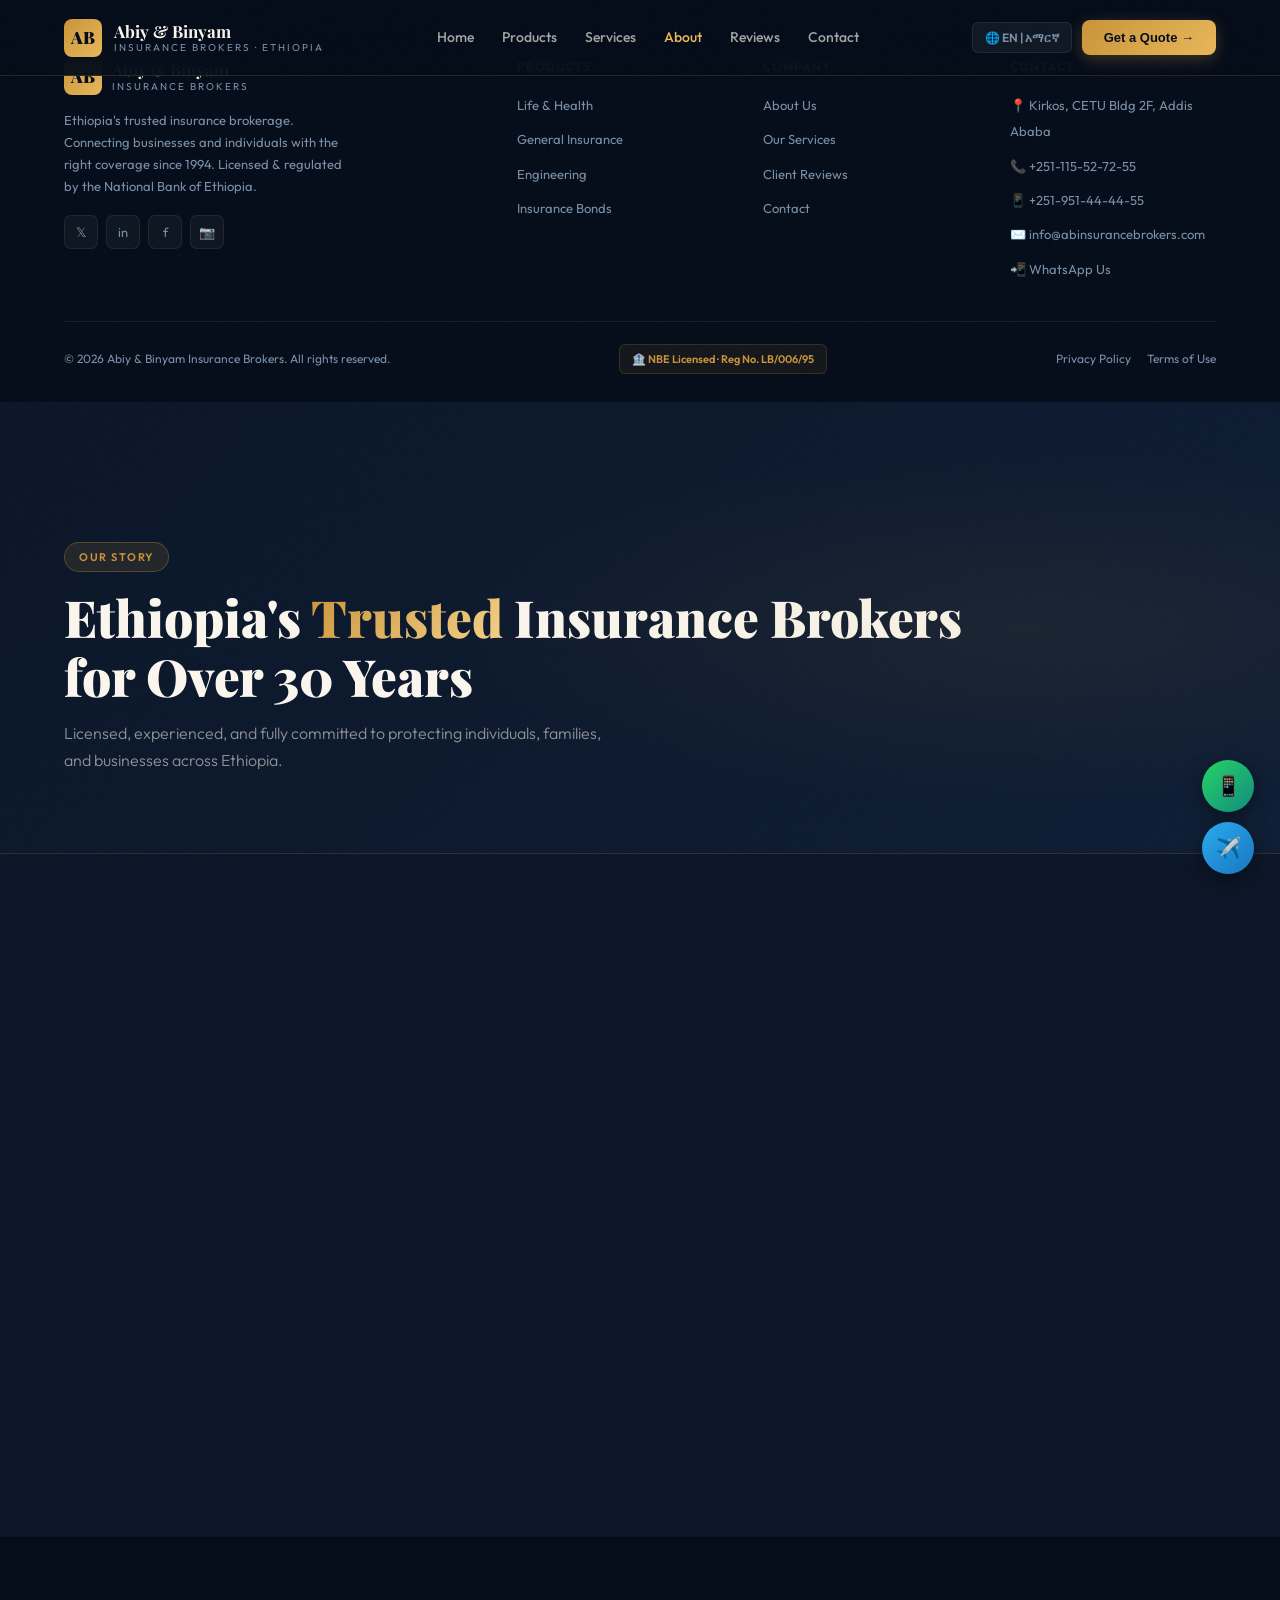
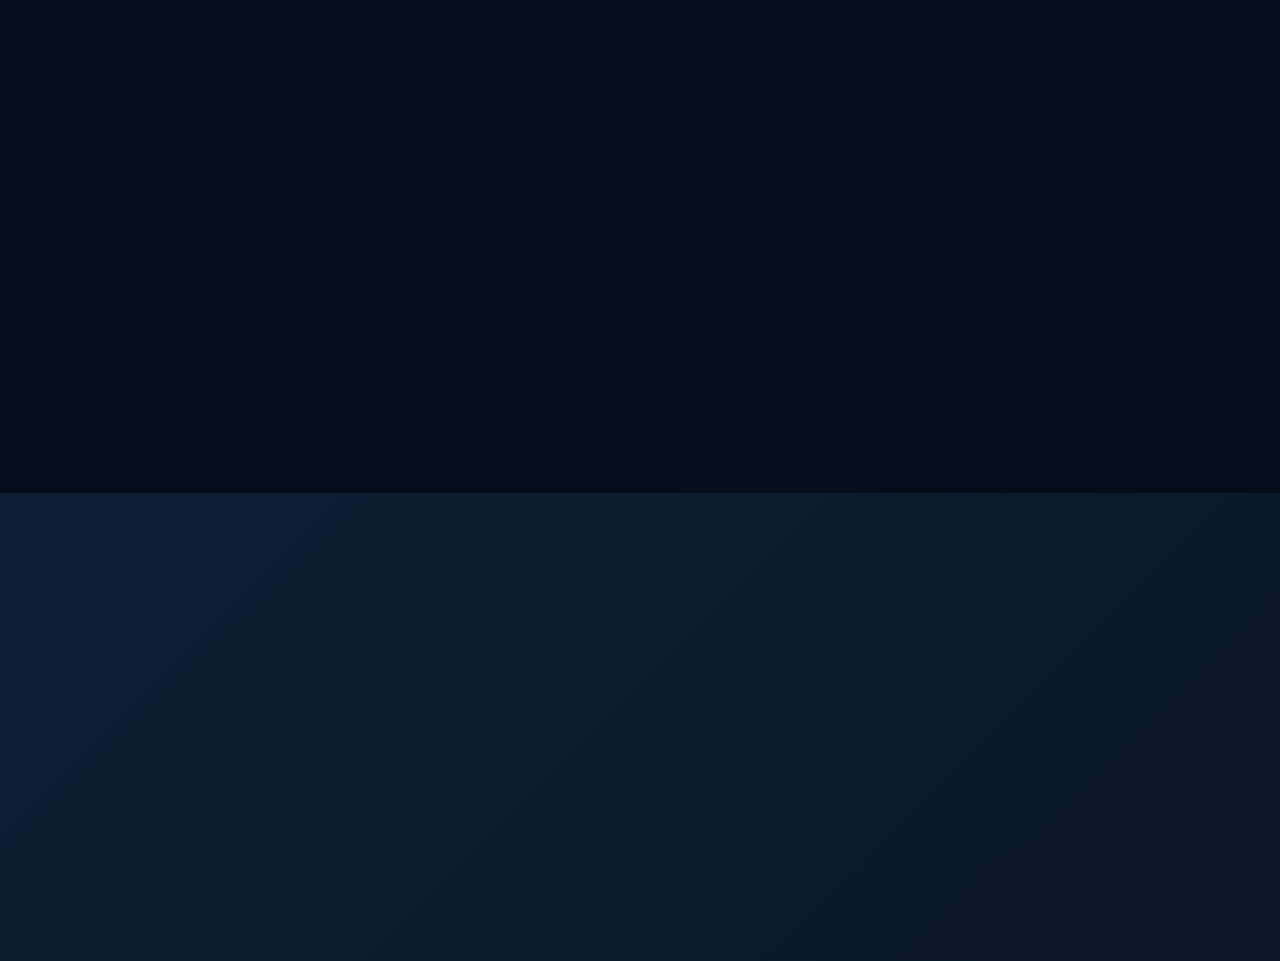
==== about.html @ c879db9c "Add files via upload" ====
<!DOCTYPE html><html lang="en"><head><meta charset="UTF-8"/><meta name="viewport" content="width=device-width,initial-scale=1.0"/>
<title>About Us — Abiy &amp; Binyam Insurance Brokers</title>
<link href="https://fonts.googleapis.com/css2?family=Playfair+Display:wght@400;700;900&family=Outfit:wght@300;400;500;600;700&display=swap" rel="stylesheet"/>
<link rel="stylesheet" href="shared.css"/>
</head><body>
<!-- NAV -->
<nav>
  <a href="index.html" class="nav-logo">
    <div class="logo-mark">AB</div>
    <div class="logo-text">Abiy &amp; Binyam<span>Insurance Brokers · Ethiopia</span></div>
  </a>
  <div class="nav-links">
    <a href="index.html">Home</a>
    <a href="products.html">Products</a>
    <a href="services.html">Services</a>
    <a href="about.html">About</a>
    <a href="reviews.html">Reviews</a>
    <a href="contact.html">Contact</a>
  </div>
  <div style="display:flex;align-items:center;gap:10px">
    <div class="nav-lang">🌐 EN | አማርኛ</div>
    <a href="contact.html"><button class="nav-cta">Get a Quote →</button></a>
  </div>
</nav>

<!-- FLOATING -->
<div class="floating-actions">
  <a href="https://wa.me/251951444455" target="_blank"><button class="float-btn wa-float" title="WhatsApp">📱</button></a>
  <a href="https://t.me/abinsurancebrokers" target="_blank"><button class="float-btn tel-float" title="Telegram">✈️</button></a>
</div>

<!-- FOOTER -->
<footer>
  <div class="footer-grid">
    <div class="footer-brand">
      <div style="display:flex;align-items:center;gap:10px;margin-bottom:4px">
        <div class="logo-mark">AB</div>
        <div class="logo-text">Abiy &amp; Binyam<span>Insurance Brokers</span></div>
      </div>
      <p>Ethiopia's trusted insurance brokerage. Connecting businesses and individuals with the right coverage since 1994. Licensed &amp; regulated by the National Bank of Ethiopia.</p>
      <div class="social-links">
        <div class="social-btn">𝕏</div>
        <div class="social-btn">in</div>
        <div class="social-btn">f</div>
        <div class="social-btn">📷</div>
      </div>
    </div>
    <div class="footer-col">
      <h4>Products</h4>
      <ul>
        <li><a href="products.html#life">Life &amp; Health</a></li>
        <li><a href="products.html#general">General Insurance</a></li>
        <li><a href="products.html#engineering">Engineering</a></li>
        <li><a href="products.html#bonds">Insurance Bonds</a></li>
      </ul>
    </div>
    <div class="footer-col">
      <h4>Company</h4>
      <ul>
        <li><a href="about.html">About Us</a></li>
        <li><a href="services.html">Our Services</a></li>
        <li><a href="reviews.html">Client Reviews</a></li>
        <li><a href="contact.html">Contact</a></li>
      </ul>
    </div>
    <div class="footer-col">
      <h4>Contact</h4>
      <ul>
        <li><a href="#">📍 Kirkos, CETU Bldg 2F, Addis Ababa</a></li>
        <li><a href="tel:+251115527255">📞 +251-115-52-72-55</a></li>
        <li><a href="tel:+251951444455">📱 +251-951-44-44-55</a></li>
        <li><a href="mailto:info@abinsurancebrokers.com">✉️ info@abinsurancebrokers.com</a></li>
        <li><a href="https://wa.me/251951444455">📲 WhatsApp Us</a></li>
      </ul>
    </div>
  </div>
  <div class="footer-bottom">
    <span>© 2026 Abiy &amp; Binyam Insurance Brokers. All rights reserved.</span>
    <div class="nbe-badge">🏦 NBE Licensed · Reg No. LB/006/95</div>
    <div style="display:flex;gap:16px"><a href="#" style="color:var(--muted)">Privacy Policy</a><a href="#" style="color:var(--muted)">Terms of Use</a></div>
  </div>
</footer>
<script>
const obs=new IntersectionObserver(e=>e.forEach(el=>{if(el.isIntersecting){el.target.classList.add('visible');obs.unobserve(el.target)}}),{threshold:.1});
document.querySelectorAll('.reveal').forEach(el=>obs.observe(el));
const p=window.location.pathname.split('/').pop();
document.querySelectorAll('.nav-links a').forEach(a=>{if(a.getAttribute('href')===p)a.classList.add('active')});
window.addEventListener('scroll',()=>{document.querySelector('nav').style.boxShadow=window.scrollY>40?'0 4px 32px rgba(0,0,0,.5)':'none'});
</script>
<div class="page-hero">
  <div class="page-hero-tag">Our Story</div>
  <h1>Ethiopia's <em>Trusted</em> Insurance Brokers<br/>for Over 30 Years</h1>
  <p>Licensed, experienced, and fully committed to protecting individuals, families, and businesses across Ethiopia.</p>
</div>

<section style="background:var(--navy2)">
  <div style="display:grid;grid-template-columns:1fr 1fr;gap:64px;align-items:center">
    <div class="reveal">
      <div class="section-tag">Who We Are</div>
      <h2 class="section-title">A Trusted Partner in Ethiopia's Insurance Landscape</h2>
      <p style="color:rgba(250,246,238,.65);font-size:14px;line-height:1.9;margin-bottom:16px">
        <strong style="color:var(--cream)">Abiy and Binyam Insurance Brokers</strong> is a trusted partner in Ethiopia's insurance landscape. For more than three decades, we have provided expert brokerage services, offering clear guidance, dependable support, and tailored insurance solutions to individuals, families, and businesses across the country.
      </p>
      <p style="color:rgba(250,246,238,.65);font-size:14px;line-height:1.9;margin-bottom:16px">
        Our team brings deep industry expertise, strong insurer relationships, and a proven track record serving clients in sectors ranging from construction and transportation to hospitality, real estate, manufacturing, and agriculture.
      </p>
      <p style="color:rgba(250,246,238,.65);font-size:14px;line-height:1.9">
        We understand that every client faces unique risks. That is why we take a consultative approach — beginning with careful listening. By learning your goals, challenges, and operations, we design insurance solutions that respond to real needs and offer lasting security.
      </p>
    </div>
    <div class="reveal" style="display:grid;grid-template-columns:1fr 1fr;gap:16px">
      <div class="card" style="text-align:center;padding:32px 20px">
        <div style="font-family:'Playfair Display',serif;font-size:2.8rem;font-weight:900;background:linear-gradient(135deg,var(--gold),var(--gold3));-webkit-background-clip:text;-webkit-text-fill-color:transparent;background-clip:text">30+</div>
        <div style="font-size:13px;color:var(--muted);margin-top:6px">Years of Experience</div>
      </div>
      <div class="card" style="text-align:center;padding:32px 20px">
        <div style="font-family:'Playfair Display',serif;font-size:2.8rem;font-weight:900;background:linear-gradient(135deg,var(--gold),var(--gold3));-webkit-background-clip:text;-webkit-text-fill-color:transparent;background-clip:text">200+</div>
        <div style="font-size:13px;color:var(--muted);margin-top:6px">Corporate Clients</div>
      </div>
      <div class="card" style="text-align:center;padding:32px 20px">
        <div style="font-family:'Playfair Display',serif;font-size:2.8rem;font-weight:900;background:linear-gradient(135deg,var(--gold),var(--gold3));-webkit-background-clip:text;-webkit-text-fill-color:transparent;background-clip:text">22+</div>
        <div style="font-size:13px;color:var(--muted);margin-top:6px">Insurer Partners</div>
      </div>
      <div class="card" style="text-align:center;padding:32px 20px">
        <div style="font-family:'Playfair Display',serif;font-size:2.8rem;font-weight:900;background:linear-gradient(135deg,var(--gold),var(--gold3));-webkit-background-clip:text;-webkit-text-fill-color:transparent;background-clip:text">4.9★</div>
        <div style="font-size:13px;color:var(--muted);margin-top:6px">Client Rating</div>
      </div>
    </div>
  </div>
</section>

<section>
  <div class="reveal" style="text-align:center;margin-bottom:48px">
    <div class="section-tag">NBE License</div>
    <h2 class="section-title">Licensed &amp; Regulated</h2>
    <p style="color:var(--muted);font-size:14px;max-width:560px;margin:0 auto">As a licensed and registered Insurance Broker and Consultant (<strong style="color:var(--gold2)">License No. LB/006/95</strong>), issued by the National Bank of Ethiopia under Insurance Business Proclamation No. 746/2012, we operate with the highest professional standards.</p>
  </div>
  <div style="display:grid;grid-template-columns:repeat(auto-fit,minmax(240px,1fr));gap:20px">
    <div class="card reveal">
      <div style="font-size:28px;margin-bottom:14px">⚖️</div>
      <h3 style="font-family:'Playfair Display',serif;font-size:1rem;font-weight:700;margin-bottom:8px">Legal Expertise</h3>
      <p style="font-size:13px;color:var(--muted);line-height:1.7">Our team includes specialists in insurance law, enabling accurate policy interpretation and effective claims advocacy.</p>
    </div>
    <div class="card reveal">
      <div style="font-size:28px;margin-bottom:14px">📊</div>
      <h3 style="font-family:'Playfair Display',serif;font-size:1rem;font-weight:700;margin-bottom:8px">Finance &amp; Accounting</h3>
      <p style="font-size:13px;color:var(--muted);line-height:1.7">Financial professionals on our team structure premiums and coverage in line with your budget and business goals.</p>
    </div>
    <div class="card reveal">
      <div style="font-size:28px;margin-bottom:14px">🏗️</div>
      <h3 style="font-family:'Playfair Display',serif;font-size:1rem;font-weight:700;margin-bottom:8px">Engineering Knowledge</h3>
      <p style="font-size:13px;color:var(--muted);line-height:1.7">Engineering background enables precise risk assessment for construction, infrastructure, and industrial clients.</p>
    </div>
    <div class="card reveal">
      <div style="font-size:28px;margin-bottom:14px">🤝</div>
      <h3 style="font-family:'Playfair Display',serif;font-size:1rem;font-weight:700;margin-bottom:8px">No Service Fees</h3>
      <p style="font-size:13px;color:var(--muted);line-height:1.7">We charge no service fees — our commission is paid by the selected insurance company. You get expert advice at zero cost.</p>
    </div>
  </div>
</section>

<section style="background:var(--navy2)">
  <div class="reveal" style="text-align:center;margin-bottom:48px">
    <div class="section-tag">Our Team</div>
    <h2 class="section-title">Meet the Leadership</h2>
    <p style="color:var(--muted);font-size:14px;max-width:500px;margin:0 auto">Experienced professionals dedicated to protecting your interests.</p>
  </div>
  <div style="display:grid;grid-template-columns:repeat(auto-fit,minmax(200px,1fr));gap:20px">
    <div class="card reveal" style="text-align:center;padding:32px 20px">
      <div style="width:64px;height:64px;border-radius:50%;background:linear-gradient(135deg,var(--gold),var(--gold2));display:flex;align-items:center;justify-content:center;font-family:'Playfair Display',serif;font-weight:700;color:var(--navy);font-size:1.2rem;margin:0 auto 16px">BT</div>
      <div style="font-family:'Playfair Display',serif;font-weight:700;font-size:.95rem;margin-bottom:4px">Binyam Terfa</div>
      <div style="font-size:12px;color:var(--gold);font-weight:600;margin-bottom:8px">CEO</div>
      <a href="tel:+251911209333" style="font-size:12px;color:var(--muted)">+251-911-20-93-33</a>
    </div>
    <div class="card reveal" style="text-align:center;padding:32px 20px">
      <div style="width:64px;height:64px;border-radius:50%;background:linear-gradient(135deg,var(--gold),var(--gold2));display:flex;align-items:center;justify-content:center;font-family:'Playfair Display',serif;font-weight:700;color:var(--navy);font-size:1.2rem;margin:0 auto 16px">AM</div>
      <div style="font-family:'Playfair Display',serif;font-weight:700;font-size:.95rem;margin-bottom:4px">Abiy Masresha</div>
      <div style="font-size:12px;color:var(--gold);font-weight:600;margin-bottom:8px">Senior Partner</div>
      <span style="font-size:12px;color:var(--muted)">Kirkos Office</span>
    </div>
    <div class="card reveal" style="text-align:center;padding:32px 20px">
      <div style="width:64px;height:64px;border-radius:50%;background:linear-gradient(135deg,var(--gold),var(--gold2));display:flex;align-items:center;justify-content:center;font-family:'Playfair Display',serif;font-weight:700;color:var(--navy);font-size:1.2rem;margin:0 auto 16px">WA</div>
      <div style="font-family:'Playfair Display',serif;font-weight:700;font-size:.95rem;margin-bottom:4px">Widad Abdulrashid</div>
      <div style="font-size:12px;color:var(--gold);font-weight:600;margin-bottom:8px">Office Manager &amp; EA</div>
      <a href="tel:+251911862565" style="font-size:12px;color:var(--muted)">+251-911-86-25-65</a>
    </div>
    <div class="card reveal" style="text-align:center;padding:32px 20px">
      <div style="width:64px;height:64px;border-radius:50%;background:linear-gradient(135deg,var(--gold),var(--gold2));display:flex;align-items:center;justify-content:center;font-family:'Playfair Display',serif;font-weight:700;color:var(--navy);font-size:1.2rem;margin:0 auto 16px">AA</div>
      <div style="font-family:'Playfair Display',serif;font-weight:700;font-size:.95rem;margin-bottom:4px">Amanuel Abdissa</div>
      <div style="font-size:12px;color:var(--gold);font-weight:600;margin-bottom:8px">Head Underwriting</div>
      <a href="tel:+251951444455" style="font-size:12px;color:var(--muted)">+251-951-44-44-55</a>
    </div>
    <div class="card reveal" style="text-align:center;padding:32px 20px">
      <div style="width:64px;height:64px;border-radius:50%;background:linear-gradient(135deg,var(--gold),var(--gold2));display:flex;align-items:center;justify-content:center;font-family:'Playfair Display',serif;font-weight:700;color:var(--navy);font-size:1.2rem;margin:0 auto 16px">DK</div>
      <div style="font-family:'Playfair Display',serif;font-weight:700;font-size:.95rem;margin-bottom:4px">Daniel Kebede</div>
      <div style="font-size:12px;color:var(--gold);font-weight:600;margin-bottom:8px">Senior Claims Officer</div>
      <a href="tel:+251929902891" style="font-size:12px;color:var(--muted)">+251-929-90-28-91</a>
    </div>
    <div class="card reveal" style="text-align:center;padding:32px 20px">
      <div style="width:64px;height:64px;border-radius:50%;background:linear-gradient(135deg,var(--gold),var(--gold2));display:flex;align-items:center;justify-content:center;font-family:'Playfair Display',serif;font-weight:700;color:var(--navy);font-size:1.2rem;margin:0 auto 16px">KK</div>
      <div style="font-family:'Playfair Display',serif;font-weight:700;font-size:.95rem;margin-bottom:4px">Kidist Kassa</div>
      <div style="font-size:12px;color:var(--gold);font-weight:600;margin-bottom:8px">Senior Finance Officer</div>
      <a href="tel:+251938599575" style="font-size:12px;color:var(--muted)">+251-938-59-95-75</a>
    </div>
    <div class="card reveal" style="text-align:center;padding:32px 20px">
      <div style="width:64px;height:64px;border-radius:50%;background:linear-gradient(135deg,var(--gold),var(--gold2));display:flex;align-items:center;justify-content:center;font-family:'Playfair Display',serif;font-weight:700;color:var(--navy);font-size:1.2rem;margin:0 auto 16px">YT</div>
      <div style="font-family:'Playfair Display',serif;font-weight:700;font-size:.95rem;margin-bottom:4px">Yoseph T/Mariam</div>
      <div style="font-size:12px;color:var(--gold);font-weight:600;margin-bottom:8px">Claims Officer</div>
      <a href="tel:+251961050366" style="font-size:12px;color:var(--muted)">+251-961-05-03-66</a>
    </div>
    <div class="card reveal" style="text-align:center;padding:32px 20px">
      <div style="width:64px;height:64px;border-radius:50%;background:linear-gradient(135deg,var(--gold),var(--gold2));display:flex;align-items:center;justify-content:center;font-family:'Playfair Display',serif;font-weight:700;color:var(--navy);font-size:1.2rem;margin:0 auto 16px">GT</div>
      <div style="font-family:'Playfair Display',serif;font-weight:700;font-size:.95rem;margin-bottom:4px">Girma Terfa</div>
      <div style="font-size:12px;color:var(--gold);font-weight:600;margin-bottom:8px">Lead IT Engineer</div>
      <span style="font-size:12px;color:var(--muted)">Technology &amp; Systems</span>
    </div>
  </div>
</section>

<section>
  <div class="reveal" style="text-align:center;margin-bottom:48px">
    <div class="section-tag">Awards &amp; Recognition</div>
    <h2 class="section-title">Honored by Ethiopia's Leading Insurers</h2>
    <p style="color:var(--muted);font-size:14px;max-width:520px;margin:0 auto">Our commitment to professionalism, service quality, and ethical advisory has earned us recognition from Ethiopia's top insurance companies.</p>
  </div>
  <div style="display:grid;grid-template-columns:repeat(auto-fit,minmax(280px,1fr));gap:20px">
    <div class="card reveal" style="display:flex;gap:16px;align-items:flex-start">
      <div style="font-size:32px;flex-shrink:0">🏆</div>
      <div>
        <div style="font-family:'Playfair Display',serif;font-weight:700;margin-bottom:6px">Awash Insurance — 2024</div>
        <p style="font-size:13px;color:var(--muted);line-height:1.7">Certificate of Recognition from Awash Insurance — the leading insurer in Ethiopia — honoring our professionalism, service quality, and ethical advisory.</p>
      </div>
    </div>
    <div class="card reveal" style="display:flex;gap:16px;align-items:flex-start">
      <div style="font-size:32px;flex-shrink:0">🏆</div>
      <div>
        <div style="font-family:'Playfair Display',serif;font-weight:700;margin-bottom:6px">Awash Insurance — 2025</div>
        <p style="font-size:13px;color:var(--muted);line-height:1.7">Second consecutive Certificate of Recognition from Awash Insurance for continued excellence in brokerage services.</p>
      </div>
    </div>
    <div class="card reveal" style="display:flex;gap:16px;align-items:flex-start">
      <div style="font-size:32px;flex-shrink:0">🏅</div>
      <div>
        <div style="font-family:'Playfair Display',serif;font-weight:700;margin-bottom:6px">Nyala Insurance</div>
        <p style="font-size:13px;color:var(--muted);line-height:1.7">Certificate of Appreciation recognizing ABIB as one of the best insurance brokers in Ethiopia.</p>
      </div>
    </div>
    <div class="card reveal" style="display:flex;gap:16px;align-items:flex-start">
      <div style="font-size:32px;flex-shrink:0">🏅</div>
      <div>
        <div style="font-family:'Playfair Display',serif;font-weight:700;margin-bottom:6px">Nib Insurance</div>
        <p style="font-size:13px;color:var(--muted);line-height:1.7">Certificate of Appreciation for dedication to professionalism, customer service excellence, and ethical insurance advisory.</p>
      </div>
    </div>
    <div class="card reveal" style="display:flex;gap:16px;align-items:flex-start">
      <div style="font-size:32px;flex-shrink:0">🏅</div>
      <div>
        <div style="font-family:'Playfair Display',serif;font-weight:700;margin-bottom:6px">Oromia Insurance</div>
        <p style="font-size:13px;color:var(--muted);line-height:1.7">Certificate of Recognition acknowledging commitment to professionalism, service quality, and ethical insurance advisory.</p>
      </div>
    </div>
  </div>
</section>

<section style="background:linear-gradient(135deg,var(--navy3),var(--navy2));text-align:center">
  <div class="reveal">
    <div class="section-tag">Our Mission</div>
    <h2 class="section-title" style="max-width:600px;margin:0 auto 20px"><em>Where Smart Coverage Begins With Expert Advice</em></h2>
    <p style="color:var(--muted);font-size:14px;max-width:540px;margin:0 auto 32px;line-height:1.8">Our success is defined by the confidence our clients place in us. With more than thirty years of experience, we remain committed to providing dependable brokerage support, expert guidance, and long-term advocacy that truly makes a difference.</p>
    <a href="contact.html"><button class="btn-primary">Talk to Our Team →</button></a>
  </div>
</section>
</body></html>
---- shared.css ----
@import url('https://fonts.googleapis.com/css2?family=Playfair+Display:wght@400;700;900&family=Outfit:wght@300;400;500;600;700&display=swap');
:root{--navy:#050d1a;--navy2:#0b1628;--navy3:#0f1e35;--gold:#c9943a;--gold2:#e8b85a;--gold3:#f5d38a;--cream:#faf6ee;--white:#ffffff;--muted:#7a8fa8;--border:rgba(201,148,58,0.18);--border2:rgba(255,255,255,0.07);--glass:rgba(11,22,40,0.85);--r:14px}
*,*::before,*::after{margin:0;padding:0;box-sizing:border-box}
html{scroll-behavior:smooth}
body{background:var(--navy);color:var(--cream);font-family:'Outfit',sans-serif;overflow-x:hidden;line-height:1.65}
a{text-decoration:none;color:inherit}
body::before{content:'';position:fixed;inset:0;background-image:url("data:image/svg+xml,%3Csvg viewBox='0 0 256 256' xmlns='http://www.w3.org/2000/svg'%3E%3Cfilter id='noise'%3E%3CfeTurbulence type='fractalNoise' baseFrequency='0.9' numOctaves='4' stitchTiles='stitch'/%3E%3C/filter%3E%3Crect width='100%25' height='100%25' filter='url(%23noise)' opacity='0.04'/%3E%3C/svg%3E");pointer-events:none;z-index:9999;opacity:.4}
nav{position:fixed;top:0;left:0;right:0;z-index:1000;padding:0 5vw;display:flex;align-items:center;justify-content:space-between;height:76px;background:rgba(5,13,26,0.92);backdrop-filter:blur(20px);border-bottom:1px solid var(--border)}
.logo-mark{width:38px;height:38px;border-radius:8px;background:linear-gradient(135deg,var(--gold),var(--gold2));display:flex;align-items:center;justify-content:center;font-family:'Playfair Display',serif;font-weight:900;font-size:17px;color:var(--navy);flex-shrink:0}
.nav-logo{display:flex;align-items:center;gap:12px}
.logo-text{font-family:'Playfair Display',serif;font-weight:700;font-size:1.05rem;line-height:1.2}
.logo-text span{display:block;font-family:'Outfit',sans-serif;font-size:10px;font-weight:400;color:var(--muted);letter-spacing:2px;text-transform:uppercase;margin-top:1px}
.nav-links{display:flex;align-items:center;gap:28px}
.nav-links a{font-size:14px;font-weight:500;color:rgba(250,246,238,0.65);transition:color .2s}
.nav-links a:hover,.nav-links a.active{color:var(--gold2)}
.nav-lang{display:flex;align-items:center;gap:6px;background:rgba(255,255,255,0.05);border:1px solid var(--border2);border-radius:6px;padding:5px 12px;font-size:12px;font-weight:600;color:var(--muted);cursor:pointer}
.nav-cta{background:linear-gradient(135deg,var(--gold),var(--gold2));color:var(--navy);padding:10px 22px;border-radius:8px;font-size:13px;font-weight:700;transition:all .25s;box-shadow:0 4px 16px rgba(201,148,58,0.3);border:none;cursor:pointer}
.nav-cta:hover{transform:translateY(-1px);box-shadow:0 8px 24px rgba(201,148,58,0.4)}
.page-hero{padding:140px 5vw 80px;background:linear-gradient(135deg,var(--navy2) 0%,var(--navy3) 100%);position:relative;overflow:hidden;border-bottom:1px solid var(--border)}
.page-hero::before{content:'';position:absolute;inset:0;background:radial-gradient(ellipse 70% 60% at 80% 50%,rgba(201,148,58,0.07) 0%,transparent 65%)}
.page-hero-tag{display:inline-flex;align-items:center;gap:6px;background:rgba(201,148,58,0.12);border:1px solid rgba(201,148,58,0.3);border-radius:100px;padding:5px 14px;font-size:11px;font-weight:600;color:var(--gold);letter-spacing:1.5px;text-transform:uppercase;margin-bottom:16px}
.page-hero h1{font-family:'Playfair Display',serif;font-size:clamp(2rem,4vw,3.2rem);font-weight:900;line-height:1.15;margin-bottom:14px}
.page-hero h1 em{font-style:normal;background:linear-gradient(135deg,var(--gold),var(--gold3));-webkit-background-clip:text;-webkit-text-fill-color:transparent;background-clip:text}
.page-hero p{font-size:1rem;color:rgba(250,246,238,0.55);max-width:560px;font-weight:300}
section{padding:80px 5vw}
.section-tag{display:inline-flex;align-items:center;gap:6px;background:rgba(201,148,58,0.1);border:1px solid rgba(201,148,58,0.25);border-radius:100px;padding:5px 14px;font-size:11px;font-weight:600;color:var(--gold);letter-spacing:1.5px;text-transform:uppercase;margin-bottom:16px}
.section-title{font-family:'Playfair Display',serif;font-size:clamp(1.6rem,3vw,2.4rem);font-weight:700;line-height:1.2;margin-bottom:14px}
.section-sub{font-size:.95rem;color:rgba(250,246,238,0.5);max-width:520px;font-weight:300;margin-bottom:48px}
.btn-primary{background:linear-gradient(135deg,var(--gold),var(--gold2));color:var(--navy);padding:13px 26px;border-radius:10px;font-size:14px;font-weight:700;box-shadow:0 6px 20px rgba(201,148,58,0.3);transition:all .25s;cursor:pointer;border:none;display:inline-flex;align-items:center;gap:8px}
.btn-primary:hover{transform:translateY(-2px);box-shadow:0 10px 28px rgba(201,148,58,0.4)}
.btn-outline{background:transparent;border:1px solid rgba(201,148,58,0.4);color:var(--gold2);padding:13px 26px;border-radius:10px;font-size:14px;font-weight:600;transition:all .25s;cursor:pointer;display:inline-flex;align-items:center;gap:8px}
.btn-outline:hover{background:rgba(201,148,58,0.08)}
.card{background:var(--navy3);border:1px solid var(--border2);border-radius:var(--r);padding:28px;transition:all .3s}
.card:hover{border-color:var(--border);transform:translateY(-3px);box-shadow:0 16px 40px rgba(0,0,0,.35)}
.reveal{opacity:0;transform:translateY(28px);transition:opacity .7s,transform .7s}
.reveal.visible{opacity:1;transform:none}
footer{background:var(--navy);border-top:1px solid var(--border2);padding:56px 5vw 28px}
.footer-grid{display:grid;grid-template-columns:2fr 1fr 1fr 1fr;gap:40px;margin-bottom:40px}
.footer-brand p{font-size:13px;color:var(--muted);line-height:1.7;max-width:280px;margin:14px 0 18px}
.social-links{display:flex;gap:8px}
.social-btn{width:34px;height:34px;border-radius:7px;background:rgba(255,255,255,0.04);border:1px solid var(--border2);display:flex;align-items:center;justify-content:center;font-size:13px;color:var(--muted);transition:all .2s;cursor:pointer}
.social-btn:hover{background:rgba(201,148,58,0.1);border-color:var(--border);color:var(--gold)}
.footer-col h4{font-size:12px;font-weight:700;text-transform:uppercase;letter-spacing:1px;color:var(--cream);margin-bottom:14px}
.footer-col ul{list-style:none;display:flex;flex-direction:column;gap:8px}
.footer-col ul li a{font-size:13px;color:var(--muted);transition:color .2s}
.footer-col ul li a:hover{color:var(--gold2)}
.footer-bottom{border-top:1px solid var(--border2);padding-top:22px;display:flex;justify-content:space-between;align-items:center;font-size:12px;color:var(--muted);flex-wrap:wrap;gap:10px}
.nbe-badge{display:flex;align-items:center;gap:6px;background:rgba(201,148,58,0.08);border:1px solid var(--border);border-radius:6px;padding:5px 12px;font-size:11px;color:var(--gold);font-weight:600}
.floating-actions{position:fixed;bottom:26px;right:26px;z-index:900;display:flex;flex-direction:column;gap:10px}
.float-btn{width:52px;height:52px;border-radius:50%;border:none;display:flex;align-items:center;justify-content:center;font-size:20px;cursor:pointer;box-shadow:0 6px 20px rgba(0,0,0,.4);transition:all .25s}
.float-btn:hover{transform:scale(1.1)}
.wa-float{background:linear-gradient(135deg,#25d366,#128c7e)}
.tel-float{background:linear-gradient(135deg,#2aabee,#1877c0)}
@media(max-width:900px){.footer-grid{grid-template-columns:1fr 1fr}}
@media(max-width:600px){nav .nav-links{display:none}.footer-grid{grid-template-columns:1fr}}
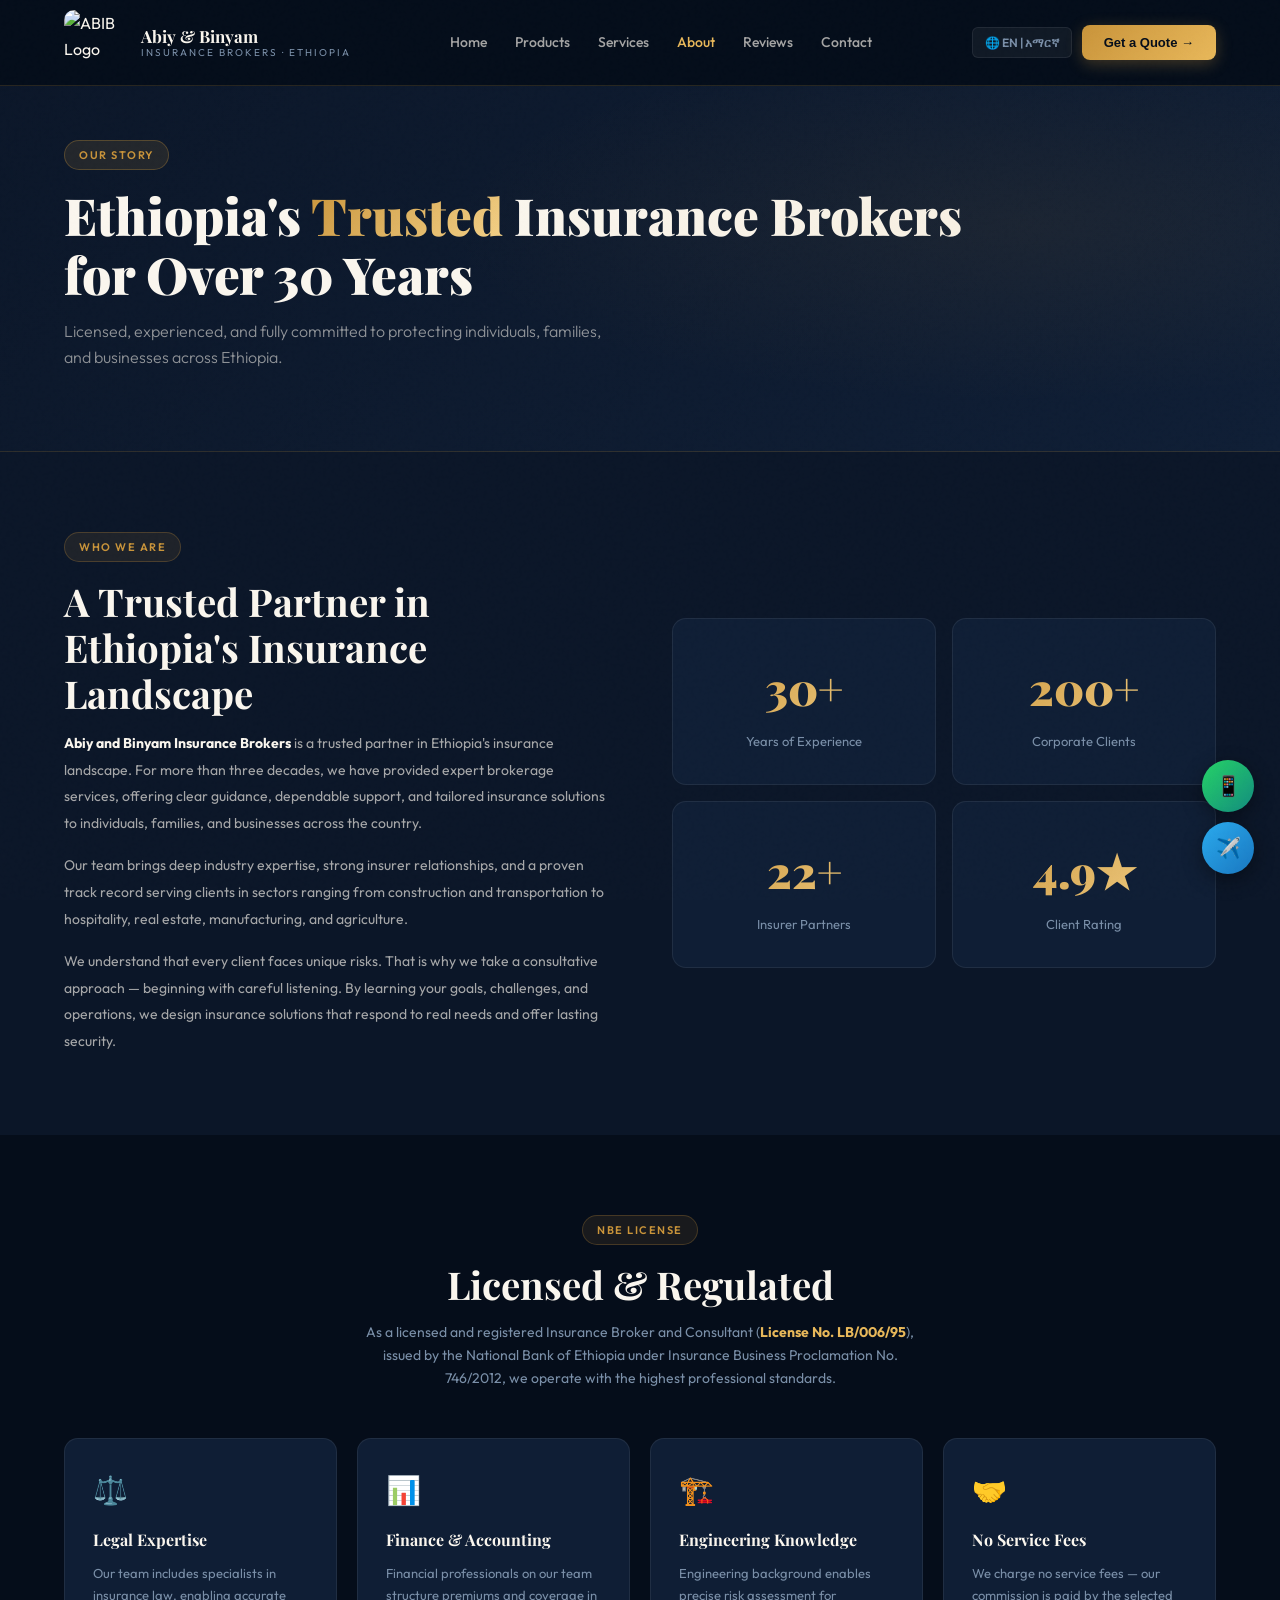
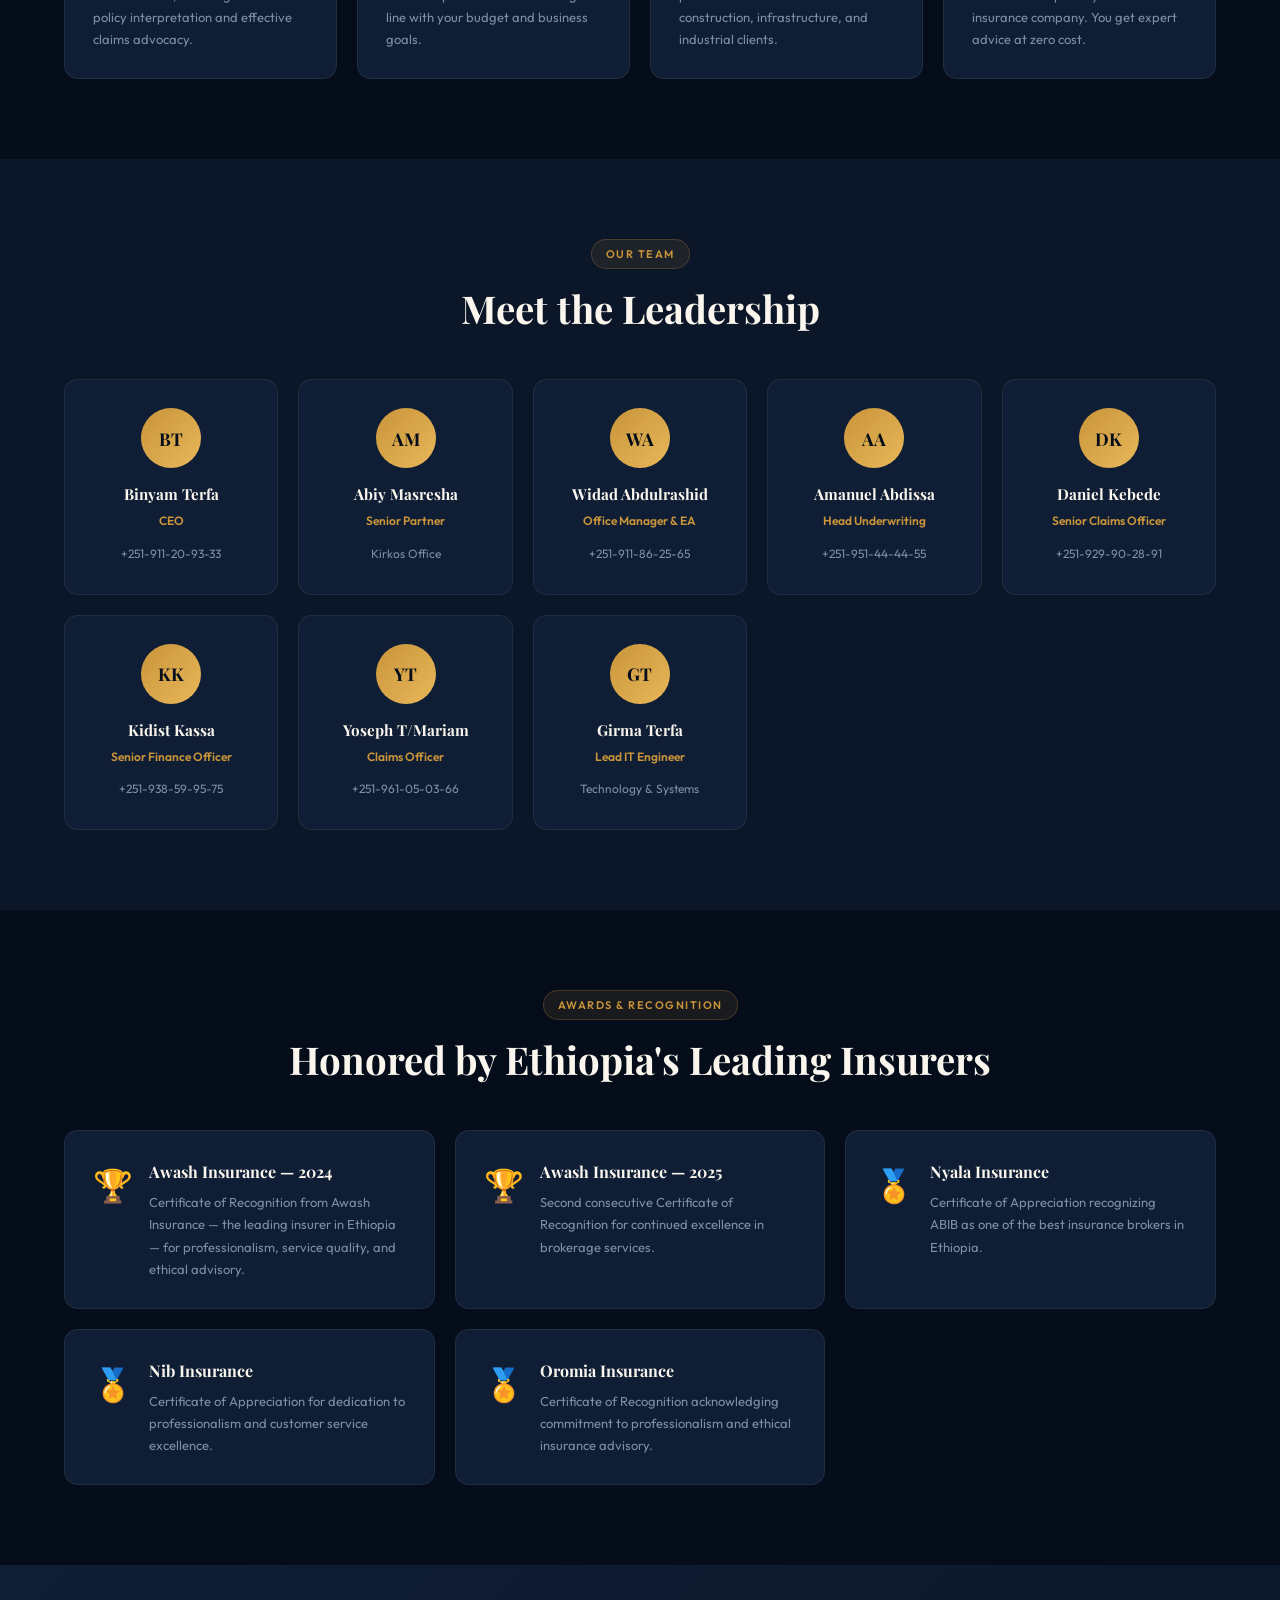
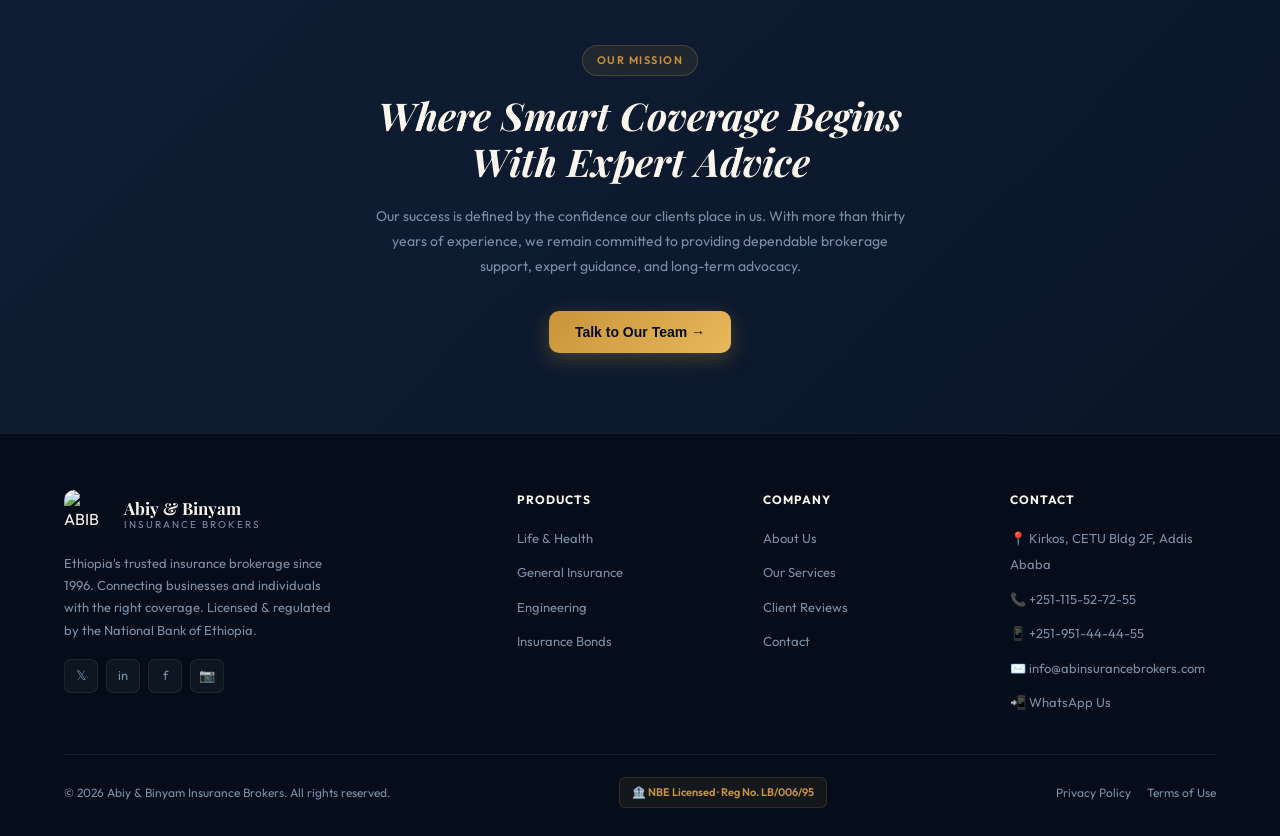
==== commit e3f6e177: "Add files via upload Initial full responsive" ====
--- a/about.html
+++ b/about.html
@@ -1,14 +1,22 @@
-<!DOCTYPE html><html lang="en"><head><meta charset="UTF-8"/><meta name="viewport" content="width=device-width,initial-scale=1.0"/>
+<!DOCTYPE html>
+<html lang="en">
+<head>
+<meta charset="UTF-8"/>
+<meta name="viewport" content="width=device-width,initial-scale=1.0"/>
 <title>About Us — Abiy &amp; Binyam Insurance Brokers</title>
 <link href="https://fonts.googleapis.com/css2?family=Playfair+Display:wght@400;700;900&family=Outfit:wght@300;400;500;600;700&display=swap" rel="stylesheet"/>
 <link rel="stylesheet" href="shared.css"/>
-</head><body>
+<style></style>
+</head>
+<body>
 <!-- NAV -->
 <nav>
-  <a href="index.html" class="nav-logo">
-    <div class="logo-mark">AB</div>
+  <a href="index.html" class="nav-logo" style="text-decoration:none;color:inherit">
+    <img src="logo.png" alt="ABIB Logo" style="width:65px;height:65px;border-radius:10px;object-fit:cover;flex-shrink:0"/>
     <div class="logo-text">Abiy &amp; Binyam<span>Insurance Brokers · Ethiopia</span></div>
   </a>
+
+  <!-- Desktop links -->
   <div class="nav-links">
     <a href="index.html">Home</a>
     <a href="products.html">Products</a>
@@ -17,32 +25,164 @@
     <a href="reviews.html">Reviews</a>
     <a href="contact.html">Contact</a>
   </div>
-  <div style="display:flex;align-items:center;gap:10px">
+
+  <!-- Desktop right actions -->
+  <div class="nav-actions">
     <div class="nav-lang">🌐 EN | አማርኛ</div>
     <a href="contact.html"><button class="nav-cta">Get a Quote →</button></a>
+    <!-- Burger (visible on mobile) -->
+    <button class="burger" id="burgerBtn" aria-label="Menu">
+      <span></span><span></span><span></span>
+    </button>
   </div>
 </nav>
 
-<!-- FLOATING -->
+<!-- Mobile drawer -->
+<div class="mobile-menu" id="mobileMenu">
+  <a href="index.html">🏠 Home</a>
+  <a href="products.html">📋 Products</a>
+  <a href="services.html">⚙️ Services</a>
+  <a href="about.html">👥 About</a>
+  <a href="reviews.html">⭐ Reviews</a>
+  <a href="contact.html">📍 Contact</a>
+  <div class="mob-divider"></div>
+  <a href="contact.html" class="mob-cta">Get a Free Quote →</a>
+  <a href="https://wa.me/251951444455" target="_blank" class="mob-wa">📱 WhatsApp: +251-951-44-44-55</a>
+  <div class="mob-lang">🌐 EN | አማርኛ</div>
+</div>
+
+<!-- FLOATING BUTTONS -->
 <div class="floating-actions">
-  <a href="https://wa.me/251951444455" target="_blank"><button class="float-btn wa-float" title="WhatsApp">📱</button></a>
-  <a href="https://t.me/abinsurancebrokers" target="_blank"><button class="float-btn tel-float" title="Telegram">✈️</button></a>
+  <a href="https://wa.me/251951444455?text=Hello%2C%20I%20would%20like%20a%20free%20insurance%20quote." target="_blank">
+    <button class="float-btn wa-float" title="WhatsApp Us">📱</button>
+  </a>
+  <a href="https://t.me/abinsurancebrokers" target="_blank">
+    <button class="float-btn tel-float" title="Telegram">✈️</button>
+  </a>
 </div>
+
+<script>
+const burger = document.getElementById("burgerBtn");
+const menu   = document.getElementById("mobileMenu");
+
+function closeMenu() {
+  burger.classList.remove("open");
+  menu.classList.remove("open");
+  document.body.style.overflow = "";
+}
+
+burger.addEventListener("click", () => {
+  burger.classList.toggle("open");
+  menu.classList.toggle("open");
+  document.body.style.overflow = menu.classList.contains("open") ? "hidden" : "";
+});
+
+menu.querySelectorAll("a").forEach(a => a.addEventListener("click", closeMenu));
+
+window.addEventListener("resize", () => {
+  if (window.innerWidth > 900) closeMenu();
+});
+
+const page = window.location.pathname.split("/").pop() || "index.html";
+document.querySelectorAll(".nav-links a, .mobile-menu a").forEach(a => {
+  if (a.getAttribute("href") === page) a.classList.add("active");
+});
+
+window.addEventListener("scroll", () => {
+  document.querySelector("nav").style.boxShadow = window.scrollY > 40 ? "0 4px 32px rgba(0,0,0,.6)" : "none";
+});
+</script>
+<div class="page-hero">
+  <div class="page-hero-tag">Our Story</div>
+  <h1>Ethiopia's <em>Trusted</em> Insurance Brokers<br/>for Over 30 Years</h1>
+  <p>Licensed, experienced, and fully committed to protecting individuals, families, and businesses across Ethiopia.</p>
+</div>
+
+<section style="background:var(--navy2)">
+  <div style="display:grid;grid-template-columns:1fr 1fr;gap:64px;align-items:center">
+    <div class="reveal">
+      <div class="section-tag">Who We Are</div>
+      <h2 class="section-title">A Trusted Partner in Ethiopia's Insurance Landscape</h2>
+      <p style="color:rgba(250,246,238,.65);font-size:14px;line-height:1.9;margin-bottom:16px"><strong style="color:var(--cream)">Abiy and Binyam Insurance Brokers</strong> is a trusted partner in Ethiopia's insurance landscape. For more than three decades, we have provided expert brokerage services, offering clear guidance, dependable support, and tailored insurance solutions to individuals, families, and businesses across the country.</p>
+      <p style="color:rgba(250,246,238,.65);font-size:14px;line-height:1.9;margin-bottom:16px">Our team brings deep industry expertise, strong insurer relationships, and a proven track record serving clients in sectors ranging from construction and transportation to hospitality, real estate, manufacturing, and agriculture.</p>
+      <p style="color:rgba(250,246,238,.65);font-size:14px;line-height:1.9">We understand that every client faces unique risks. That is why we take a consultative approach — beginning with careful listening. By learning your goals, challenges, and operations, we design insurance solutions that respond to real needs and offer lasting security.</p>
+    </div>
+    <div class="reveal" style="display:grid;grid-template-columns:1fr 1fr;gap:16px">
+      <div class="card" style="text-align:center;padding:32px 20px"><div style="font-family:'Playfair Display',serif;font-size:2.8rem;font-weight:900;background:linear-gradient(135deg,var(--gold),#f5d38a);-webkit-background-clip:text;-webkit-text-fill-color:transparent;background-clip:text">30+</div><div style="font-size:13px;color:var(--muted);margin-top:6px">Years of Experience</div></div>
+      <div class="card" style="text-align:center;padding:32px 20px"><div style="font-family:'Playfair Display',serif;font-size:2.8rem;font-weight:900;background:linear-gradient(135deg,var(--gold),#f5d38a);-webkit-background-clip:text;-webkit-text-fill-color:transparent;background-clip:text">200+</div><div style="font-size:13px;color:var(--muted);margin-top:6px">Corporate Clients</div></div>
+      <div class="card" style="text-align:center;padding:32px 20px"><div style="font-family:'Playfair Display',serif;font-size:2.8rem;font-weight:900;background:linear-gradient(135deg,var(--gold),#f5d38a);-webkit-background-clip:text;-webkit-text-fill-color:transparent;background-clip:text">22+</div><div style="font-size:13px;color:var(--muted);margin-top:6px">Insurer Partners</div></div>
+      <div class="card" style="text-align:center;padding:32px 20px"><div style="font-family:'Playfair Display',serif;font-size:2.8rem;font-weight:900;background:linear-gradient(135deg,var(--gold),#f5d38a);-webkit-background-clip:text;-webkit-text-fill-color:transparent;background-clip:text">4.9★</div><div style="font-size:13px;color:var(--muted);margin-top:6px">Client Rating</div></div>
+    </div>
+  </div>
+</section>
+
+<section>
+  <div class="reveal" style="text-align:center;margin-bottom:48px">
+    <div class="section-tag">NBE License</div>
+    <h2 class="section-title">Licensed &amp; Regulated</h2>
+    <p style="color:var(--muted);font-size:14px;max-width:560px;margin:0 auto">As a licensed and registered Insurance Broker and Consultant (<strong style="color:#e8b85a">License No. LB/006/95</strong>), issued by the National Bank of Ethiopia under Insurance Business Proclamation No. 746/2012, we operate with the highest professional standards.</p>
+  </div>
+  <div style="display:grid;grid-template-columns:repeat(auto-fit,minmax(240px,1fr));gap:20px">
+    <div class="card reveal"><div style="font-size:28px;margin-bottom:14px">⚖️</div><h3 style="font-family:'Playfair Display',serif;font-size:1rem;font-weight:700;margin-bottom:8px">Legal Expertise</h3><p style="font-size:13px;color:var(--muted);line-height:1.7">Our team includes specialists in insurance law, enabling accurate policy interpretation and effective claims advocacy.</p></div>
+    <div class="card reveal"><div style="font-size:28px;margin-bottom:14px">📊</div><h3 style="font-family:'Playfair Display',serif;font-size:1rem;font-weight:700;margin-bottom:8px">Finance &amp; Accounting</h3><p style="font-size:13px;color:var(--muted);line-height:1.7">Financial professionals on our team structure premiums and coverage in line with your budget and business goals.</p></div>
+    <div class="card reveal"><div style="font-size:28px;margin-bottom:14px">🏗️</div><h3 style="font-family:'Playfair Display',serif;font-size:1rem;font-weight:700;margin-bottom:8px">Engineering Knowledge</h3><p style="font-size:13px;color:var(--muted);line-height:1.7">Engineering background enables precise risk assessment for construction, infrastructure, and industrial clients.</p></div>
+    <div class="card reveal"><div style="font-size:28px;margin-bottom:14px">🤝</div><h3 style="font-family:'Playfair Display',serif;font-size:1rem;font-weight:700;margin-bottom:8px">No Service Fees</h3><p style="font-size:13px;color:var(--muted);line-height:1.7">We charge no service fees — our commission is paid by the selected insurance company. You get expert advice at zero cost.</p></div>
+  </div>
+</section>
+
+<section style="background:var(--navy2)">
+  <div class="reveal" style="text-align:center;margin-bottom:48px">
+    <div class="section-tag">Our Team</div>
+    <h2 class="section-title">Meet the Leadership</h2>
+  </div>
+  <div style="display:grid;grid-template-columns:repeat(auto-fit,minmax(200px,1fr));gap:20px">
+    <div class="card reveal" style="text-align:center;padding:28px 16px"><div style="width:60px;height:60px;border-radius:50%;background:linear-gradient(135deg,var(--gold),#e8b85a);display:flex;align-items:center;justify-content:center;font-family:'Playfair Display',serif;font-weight:700;color:var(--navy);font-size:1.1rem;margin:0 auto 14px">BT</div><div style="font-family:'Playfair Display',serif;font-weight:700;font-size:.95rem;margin-bottom:4px">Binyam Terfa</div><div style="font-size:12px;color:var(--gold);font-weight:600;margin-bottom:8px">CEO</div><a href="tel:+251911209333" style="font-size:12px;color:var(--muted)">+251-911-20-93-33</a></div>
+    <div class="card reveal" style="text-align:center;padding:28px 16px"><div style="width:60px;height:60px;border-radius:50%;background:linear-gradient(135deg,var(--gold),#e8b85a);display:flex;align-items:center;justify-content:center;font-family:'Playfair Display',serif;font-weight:700;color:var(--navy);font-size:1.1rem;margin:0 auto 14px">AM</div><div style="font-family:'Playfair Display',serif;font-weight:700;font-size:.95rem;margin-bottom:4px">Abiy Masresha</div><div style="font-size:12px;color:var(--gold);font-weight:600;margin-bottom:8px">Senior Partner</div><span style="font-size:12px;color:var(--muted)">Kirkos Office</span></div>
+    <div class="card reveal" style="text-align:center;padding:28px 16px"><div style="width:60px;height:60px;border-radius:50%;background:linear-gradient(135deg,var(--gold),#e8b85a);display:flex;align-items:center;justify-content:center;font-family:'Playfair Display',serif;font-weight:700;color:var(--navy);font-size:1.1rem;margin:0 auto 14px">WA</div><div style="font-family:'Playfair Display',serif;font-weight:700;font-size:.95rem;margin-bottom:4px">Widad Abdulrashid</div><div style="font-size:12px;color:var(--gold);font-weight:600;margin-bottom:8px">Office Manager &amp; EA</div><a href="tel:+251911862565" style="font-size:12px;color:var(--muted)">+251-911-86-25-65</a></div>
+    <div class="card reveal" style="text-align:center;padding:28px 16px"><div style="width:60px;height:60px;border-radius:50%;background:linear-gradient(135deg,var(--gold),#e8b85a);display:flex;align-items:center;justify-content:center;font-family:'Playfair Display',serif;font-weight:700;color:var(--navy);font-size:1.1rem;margin:0 auto 14px">AA</div><div style="font-family:'Playfair Display',serif;font-weight:700;font-size:.95rem;margin-bottom:4px">Amanuel Abdissa</div><div style="font-size:12px;color:var(--gold);font-weight:600;margin-bottom:8px">Head Underwriting</div><a href="tel:+251951444455" style="font-size:12px;color:var(--muted)">+251-951-44-44-55</a></div>
+    <div class="card reveal" style="text-align:center;padding:28px 16px"><div style="width:60px;height:60px;border-radius:50%;background:linear-gradient(135deg,var(--gold),#e8b85a);display:flex;align-items:center;justify-content:center;font-family:'Playfair Display',serif;font-weight:700;color:var(--navy);font-size:1.1rem;margin:0 auto 14px">DK</div><div style="font-family:'Playfair Display',serif;font-weight:700;font-size:.95rem;margin-bottom:4px">Daniel Kebede</div><div style="font-size:12px;color:var(--gold);font-weight:600;margin-bottom:8px">Senior Claims Officer</div><a href="tel:+251929902891" style="font-size:12px;color:var(--muted)">+251-929-90-28-91</a></div>
+    <div class="card reveal" style="text-align:center;padding:28px 16px"><div style="width:60px;height:60px;border-radius:50%;background:linear-gradient(135deg,var(--gold),#e8b85a);display:flex;align-items:center;justify-content:center;font-family:'Playfair Display',serif;font-weight:700;color:var(--navy);font-size:1.1rem;margin:0 auto 14px">KK</div><div style="font-family:'Playfair Display',serif;font-weight:700;font-size:.95rem;margin-bottom:4px">Kidist Kassa</div><div style="font-size:12px;color:var(--gold);font-weight:600;margin-bottom:8px">Senior Finance Officer</div><a href="tel:+251938599575" style="font-size:12px;color:var(--muted)">+251-938-59-95-75</a></div>
+    <div class="card reveal" style="text-align:center;padding:28px 16px"><div style="width:60px;height:60px;border-radius:50%;background:linear-gradient(135deg,var(--gold),#e8b85a);display:flex;align-items:center;justify-content:center;font-family:'Playfair Display',serif;font-weight:700;color:var(--navy);font-size:1.1rem;margin:0 auto 14px">YT</div><div style="font-family:'Playfair Display',serif;font-weight:700;font-size:.95rem;margin-bottom:4px">Yoseph T/Mariam</div><div style="font-size:12px;color:var(--gold);font-weight:600;margin-bottom:8px">Claims Officer</div><a href="tel:+251961050366" style="font-size:12px;color:var(--muted)">+251-961-05-03-66</a></div>
+    <div class="card reveal" style="text-align:center;padding:28px 16px"><div style="width:60px;height:60px;border-radius:50%;background:linear-gradient(135deg,var(--gold),#e8b85a);display:flex;align-items:center;justify-content:center;font-family:'Playfair Display',serif;font-weight:700;color:var(--navy);font-size:1.1rem;margin:0 auto 14px">GT</div><div style="font-family:'Playfair Display',serif;font-weight:700;font-size:.95rem;margin-bottom:4px">Girma Terfa</div><div style="font-size:12px;color:var(--gold);font-weight:600;margin-bottom:8px">Lead IT Engineer</div><span style="font-size:12px;color:var(--muted)">Technology &amp; Systems</span></div>
+  </div>
+</section>
+
+<section>
+  <div class="reveal" style="text-align:center;margin-bottom:48px">
+    <div class="section-tag">Awards &amp; Recognition</div>
+    <h2 class="section-title">Honored by Ethiopia's Leading Insurers</h2>
+  </div>
+  <div style="display:grid;grid-template-columns:repeat(auto-fit,minmax(280px,1fr));gap:20px">
+    <div class="card reveal" style="display:flex;gap:16px"><div style="font-size:32px;flex-shrink:0">🏆</div><div><div style="font-family:'Playfair Display',serif;font-weight:700;margin-bottom:6px">Awash Insurance — 2024</div><p style="font-size:13px;color:var(--muted);line-height:1.7">Certificate of Recognition from Awash Insurance — the leading insurer in Ethiopia — for professionalism, service quality, and ethical advisory.</p></div></div>
+    <div class="card reveal" style="display:flex;gap:16px"><div style="font-size:32px;flex-shrink:0">🏆</div><div><div style="font-family:'Playfair Display',serif;font-weight:700;margin-bottom:6px">Awash Insurance — 2025</div><p style="font-size:13px;color:var(--muted);line-height:1.7">Second consecutive Certificate of Recognition for continued excellence in brokerage services.</p></div></div>
+    <div class="card reveal" style="display:flex;gap:16px"><div style="font-size:32px;flex-shrink:0">🏅</div><div><div style="font-family:'Playfair Display',serif;font-weight:700;margin-bottom:6px">Nyala Insurance</div><p style="font-size:13px;color:var(--muted);line-height:1.7">Certificate of Appreciation recognizing ABIB as one of the best insurance brokers in Ethiopia.</p></div></div>
+    <div class="card reveal" style="display:flex;gap:16px"><div style="font-size:32px;flex-shrink:0">🏅</div><div><div style="font-family:'Playfair Display',serif;font-weight:700;margin-bottom:6px">Nib Insurance</div><p style="font-size:13px;color:var(--muted);line-height:1.7">Certificate of Appreciation for dedication to professionalism and customer service excellence.</p></div></div>
+    <div class="card reveal" style="display:flex;gap:16px"><div style="font-size:32px;flex-shrink:0">🏅</div><div><div style="font-family:'Playfair Display',serif;font-weight:700;margin-bottom:6px">Oromia Insurance</div><p style="font-size:13px;color:var(--muted);line-height:1.7">Certificate of Recognition acknowledging commitment to professionalism and ethical insurance advisory.</p></div></div>
+  </div>
+</section>
+
+<section style="background:linear-gradient(135deg,var(--navy3),var(--navy2));text-align:center">
+  <div class="reveal">
+    <div class="section-tag">Our Mission</div>
+    <h2 class="section-title" style="max-width:600px;margin:0 auto 20px"><em>Where Smart Coverage Begins With Expert Advice</em></h2>
+    <p style="color:var(--muted);font-size:14px;max-width:540px;margin:0 auto 32px;line-height:1.8">Our success is defined by the confidence our clients place in us. With more than thirty years of experience, we remain committed to providing dependable brokerage support, expert guidance, and long-term advocacy.</p>
+    <a href="contact.html"><button class="btn-primary">Talk to Our Team →</button></a>
+  </div>
+</section>
+
 
 <!-- FOOTER -->
 <footer>
   <div class="footer-grid">
     <div class="footer-brand">
-      <div style="display:flex;align-items:center;gap:10px;margin-bottom:4px">
-        <div class="logo-mark">AB</div>
+      <div style="display:flex;align-items:center;gap:12px;margin-bottom:14px">
+        <img src="logo.png" alt="ABIB Logo" style="width:48px;height:48px;border-radius:10px;object-fit:cover"/>
         <div class="logo-text">Abiy &amp; Binyam<span>Insurance Brokers</span></div>
       </div>
-      <p>Ethiopia's trusted insurance brokerage. Connecting businesses and individuals with the right coverage since 1994. Licensed &amp; regulated by the National Bank of Ethiopia.</p>
+      <p>Ethiopia's trusted insurance brokerage since 1996. Connecting businesses and individuals with the right coverage. Licensed &amp; regulated by the National Bank of Ethiopia.</p>
       <div class="social-links">
-        <div class="social-btn">𝕏</div>
-        <div class="social-btn">in</div>
-        <div class="social-btn">f</div>
-        <div class="social-btn">📷</div>
+        <div class="social-btn">𝕏</div><div class="social-btn">in</div>
+        <div class="social-btn">f</div><div class="social-btn">📷</div>
       </div>
     </div>
     <div class="footer-col">
@@ -77,197 +217,17 @@
   <div class="footer-bottom">
     <span>© 2026 Abiy &amp; Binyam Insurance Brokers. All rights reserved.</span>
     <div class="nbe-badge">🏦 NBE Licensed · Reg No. LB/006/95</div>
-    <div style="display:flex;gap:16px"><a href="#" style="color:var(--muted)">Privacy Policy</a><a href="#" style="color:var(--muted)">Terms of Use</a></div>
+    <div style="display:flex;gap:16px">
+      <a href="#" style="color:var(--muted)">Privacy Policy</a>
+      <a href="#" style="color:var(--muted)">Terms of Use</a>
+    </div>
   </div>
 </footer>
 <script>
-const obs=new IntersectionObserver(e=>e.forEach(el=>{if(el.isIntersecting){el.target.classList.add('visible');obs.unobserve(el.target)}}),{threshold:.1});
-document.querySelectorAll('.reveal').forEach(el=>obs.observe(el));
-const p=window.location.pathname.split('/').pop();
-document.querySelectorAll('.nav-links a').forEach(a=>{if(a.getAttribute('href')===p)a.classList.add('active')});
-window.addEventListener('scroll',()=>{document.querySelector('nav').style.boxShadow=window.scrollY>40?'0 4px 32px rgba(0,0,0,.5)':'none'});
+const obs = new IntersectionObserver(e => e.forEach(el => {
+  if (el.isIntersecting) { el.target.classList.add('visible'); obs.unobserve(el.target); }
+}), { threshold: 0.1 });
+document.querySelectorAll('.reveal').forEach(el => obs.observe(el));
 </script>
-<div class="page-hero">
-  <div class="page-hero-tag">Our Story</div>
-  <h1>Ethiopia's <em>Trusted</em> Insurance Brokers<br/>for Over 30 Years</h1>
-  <p>Licensed, experienced, and fully committed to protecting individuals, families, and businesses across Ethiopia.</p>
-</div>
-
-<section style="background:var(--navy2)">
-  <div style="display:grid;grid-template-columns:1fr 1fr;gap:64px;align-items:center">
-    <div class="reveal">
-      <div class="section-tag">Who We Are</div>
-      <h2 class="section-title">A Trusted Partner in Ethiopia's Insurance Landscape</h2>
-      <p style="color:rgba(250,246,238,.65);font-size:14px;line-height:1.9;margin-bottom:16px">
-        <strong style="color:var(--cream)">Abiy and Binyam Insurance Brokers</strong> is a trusted partner in Ethiopia's insurance landscape. For more than three decades, we have provided expert brokerage services, offering clear guidance, dependable support, and tailored insurance solutions to individuals, families, and businesses across the country.
-      </p>
-      <p style="color:rgba(250,246,238,.65);font-size:14px;line-height:1.9;margin-bottom:16px">
-        Our team brings deep industry expertise, strong insurer relationships, and a proven track record serving clients in sectors ranging from construction and transportation to hospitality, real estate, manufacturing, and agriculture.
-      </p>
-      <p style="color:rgba(250,246,238,.65);font-size:14px;line-height:1.9">
-        We understand that every client faces unique risks. That is why we take a consultative approach — beginning with careful listening. By learning your goals, challenges, and operations, we design insurance solutions that respond to real needs and offer lasting security.
-      </p>
-    </div>
-    <div class="reveal" style="display:grid;grid-template-columns:1fr 1fr;gap:16px">
-      <div class="card" style="text-align:center;padding:32px 20px">
-        <div style="font-family:'Playfair Display',serif;font-size:2.8rem;font-weight:900;background:linear-gradient(135deg,var(--gold),var(--gold3));-webkit-background-clip:text;-webkit-text-fill-color:transparent;background-clip:text">30+</div>
-        <div style="font-size:13px;color:var(--muted);margin-top:6px">Years of Experience</div>
-      </div>
-      <div class="card" style="text-align:center;padding:32px 20px">
-        <div style="font-family:'Playfair Display',serif;font-size:2.8rem;font-weight:900;background:linear-gradient(135deg,var(--gold),var(--gold3));-webkit-background-clip:text;-webkit-text-fill-color:transparent;background-clip:text">200+</div>
-        <div style="font-size:13px;color:var(--muted);margin-top:6px">Corporate Clients</div>
-      </div>
-      <div class="card" style="text-align:center;padding:32px 20px">
-        <div style="font-family:'Playfair Display',serif;font-size:2.8rem;font-weight:900;background:linear-gradient(135deg,var(--gold),var(--gold3));-webkit-background-clip:text;-webkit-text-fill-color:transparent;background-clip:text">22+</div>
-        <div style="font-size:13px;color:var(--muted);margin-top:6px">Insurer Partners</div>
-      </div>
-      <div class="card" style="text-align:center;padding:32px 20px">
-        <div style="font-family:'Playfair Display',serif;font-size:2.8rem;font-weight:900;background:linear-gradient(135deg,var(--gold),var(--gold3));-webkit-background-clip:text;-webkit-text-fill-color:transparent;background-clip:text">4.9★</div>
-        <div style="font-size:13px;color:var(--muted);margin-top:6px">Client Rating</div>
-      </div>
-    </div>
-  </div>
-</section>
-
-<section>
-  <div class="reveal" style="text-align:center;margin-bottom:48px">
-    <div class="section-tag">NBE License</div>
-    <h2 class="section-title">Licensed &amp; Regulated</h2>
-    <p style="color:var(--muted);font-size:14px;max-width:560px;margin:0 auto">As a licensed and registered Insurance Broker and Consultant (<strong style="color:var(--gold2)">License No. LB/006/95</strong>), issued by the National Bank of Ethiopia under Insurance Business Proclamation No. 746/2012, we operate with the highest professional standards.</p>
-  </div>
-  <div style="display:grid;grid-template-columns:repeat(auto-fit,minmax(240px,1fr));gap:20px">
-    <div class="card reveal">
-      <div style="font-size:28px;margin-bottom:14px">⚖️</div>
-      <h3 style="font-family:'Playfair Display',serif;font-size:1rem;font-weight:700;margin-bottom:8px">Legal Expertise</h3>
-      <p style="font-size:13px;color:var(--muted);line-height:1.7">Our team includes specialists in insurance law, enabling accurate policy interpretation and effective claims advocacy.</p>
-    </div>
-    <div class="card reveal">
-      <div style="font-size:28px;margin-bottom:14px">📊</div>
-      <h3 style="font-family:'Playfair Display',serif;font-size:1rem;font-weight:700;margin-bottom:8px">Finance &amp; Accounting</h3>
-      <p style="font-size:13px;color:var(--muted);line-height:1.7">Financial professionals on our team structure premiums and coverage in line with your budget and business goals.</p>
-    </div>
-    <div class="card reveal">
-      <div style="font-size:28px;margin-bottom:14px">🏗️</div>
-      <h3 style="font-family:'Playfair Display',serif;font-size:1rem;font-weight:700;margin-bottom:8px">Engineering Knowledge</h3>
-      <p style="font-size:13px;color:var(--muted);line-height:1.7">Engineering background enables precise risk assessment for construction, infrastructure, and industrial clients.</p>
-    </div>
-    <div class="card reveal">
-      <div style="font-size:28px;margin-bottom:14px">🤝</div>
-      <h3 style="font-family:'Playfair Display',serif;font-size:1rem;font-weight:700;margin-bottom:8px">No Service Fees</h3>
-      <p style="font-size:13px;color:var(--muted);line-height:1.7">We charge no service fees — our commission is paid by the selected insurance company. You get expert advice at zero cost.</p>
-    </div>
-  </div>
-</section>
-
-<section style="background:var(--navy2)">
-  <div class="reveal" style="text-align:center;margin-bottom:48px">
-    <div class="section-tag">Our Team</div>
-    <h2 class="section-title">Meet the Leadership</h2>
-    <p style="color:var(--muted);font-size:14px;max-width:500px;margin:0 auto">Experienced professionals dedicated to protecting your interests.</p>
-  </div>
-  <div style="display:grid;grid-template-columns:repeat(auto-fit,minmax(200px,1fr));gap:20px">
-    <div class="card reveal" style="text-align:center;padding:32px 20px">
-      <div style="width:64px;height:64px;border-radius:50%;background:linear-gradient(135deg,var(--gold),var(--gold2));display:flex;align-items:center;justify-content:center;font-family:'Playfair Display',serif;font-weight:700;color:var(--navy);font-size:1.2rem;margin:0 auto 16px">BT</div>
-      <div style="font-family:'Playfair Display',serif;font-weight:700;font-size:.95rem;margin-bottom:4px">Binyam Terfa</div>
-      <div style="font-size:12px;color:var(--gold);font-weight:600;margin-bottom:8px">CEO</div>
-      <a href="tel:+251911209333" style="font-size:12px;color:var(--muted)">+251-911-20-93-33</a>
-    </div>
-    <div class="card reveal" style="text-align:center;padding:32px 20px">
-      <div style="width:64px;height:64px;border-radius:50%;background:linear-gradient(135deg,var(--gold),var(--gold2));display:flex;align-items:center;justify-content:center;font-family:'Playfair Display',serif;font-weight:700;color:var(--navy);font-size:1.2rem;margin:0 auto 16px">AM</div>
-      <div style="font-family:'Playfair Display',serif;font-weight:700;font-size:.95rem;margin-bottom:4px">Abiy Masresha</div>
-      <div style="font-size:12px;color:var(--gold);font-weight:600;margin-bottom:8px">Senior Partner</div>
-      <span style="font-size:12px;color:var(--muted)">Kirkos Office</span>
-    </div>
-    <div class="card reveal" style="text-align:center;padding:32px 20px">
-      <div style="width:64px;height:64px;border-radius:50%;background:linear-gradient(135deg,var(--gold),var(--gold2));display:flex;align-items:center;justify-content:center;font-family:'Playfair Display',serif;font-weight:700;color:var(--navy);font-size:1.2rem;margin:0 auto 16px">WA</div>
-      <div style="font-family:'Playfair Display',serif;font-weight:700;font-size:.95rem;margin-bottom:4px">Widad Abdulrashid</div>
-      <div style="font-size:12px;color:var(--gold);font-weight:600;margin-bottom:8px">Office Manager &amp; EA</div>
-      <a href="tel:+251911862565" style="font-size:12px;color:var(--muted)">+251-911-86-25-65</a>
-    </div>
-    <div class="card reveal" style="text-align:center;padding:32px 20px">
-      <div style="width:64px;height:64px;border-radius:50%;background:linear-gradient(135deg,var(--gold),var(--gold2));display:flex;align-items:center;justify-content:center;font-family:'Playfair Display',serif;font-weight:700;color:var(--navy);font-size:1.2rem;margin:0 auto 16px">AA</div>
-      <div style="font-family:'Playfair Display',serif;font-weight:700;font-size:.95rem;margin-bottom:4px">Amanuel Abdissa</div>
-      <div style="font-size:12px;color:var(--gold);font-weight:600;margin-bottom:8px">Head Underwriting</div>
-      <a href="tel:+251951444455" style="font-size:12px;color:var(--muted)">+251-951-44-44-55</a>
-    </div>
-    <div class="card reveal" style="text-align:center;padding:32px 20px">
-      <div style="width:64px;height:64px;border-radius:50%;background:linear-gradient(135deg,var(--gold),var(--gold2));display:flex;align-items:center;justify-content:center;font-family:'Playfair Display',serif;font-weight:700;color:var(--navy);font-size:1.2rem;margin:0 auto 16px">DK</div>
-      <div style="font-family:'Playfair Display',serif;font-weight:700;font-size:.95rem;margin-bottom:4px">Daniel Kebede</div>
-      <div style="font-size:12px;color:var(--gold);font-weight:600;margin-bottom:8px">Senior Claims Officer</div>
-      <a href="tel:+251929902891" style="font-size:12px;color:var(--muted)">+251-929-90-28-91</a>
-    </div>
-    <div class="card reveal" style="text-align:center;padding:32px 20px">
-      <div style="width:64px;height:64px;border-radius:50%;background:linear-gradient(135deg,var(--gold),var(--gold2));display:flex;align-items:center;justify-content:center;font-family:'Playfair Display',serif;font-weight:700;color:var(--navy);font-size:1.2rem;margin:0 auto 16px">KK</div>
-      <div style="font-family:'Playfair Display',serif;font-weight:700;font-size:.95rem;margin-bottom:4px">Kidist Kassa</div>
-      <div style="font-size:12px;color:var(--gold);font-weight:600;margin-bottom:8px">Senior Finance Officer</div>
-      <a href="tel:+251938599575" style="font-size:12px;color:var(--muted)">+251-938-59-95-75</a>
-    </div>
-    <div class="card reveal" style="text-align:center;padding:32px 20px">
-      <div style="width:64px;height:64px;border-radius:50%;background:linear-gradient(135deg,var(--gold),var(--gold2));display:flex;align-items:center;justify-content:center;font-family:'Playfair Display',serif;font-weight:700;color:var(--navy);font-size:1.2rem;margin:0 auto 16px">YT</div>
-      <div style="font-family:'Playfair Display',serif;font-weight:700;font-size:.95rem;margin-bottom:4px">Yoseph T/Mariam</div>
-      <div style="font-size:12px;color:var(--gold);font-weight:600;margin-bottom:8px">Claims Officer</div>
-      <a href="tel:+251961050366" style="font-size:12px;color:var(--muted)">+251-961-05-03-66</a>
-    </div>
-    <div class="card reveal" style="text-align:center;padding:32px 20px">
-      <div style="width:64px;height:64px;border-radius:50%;background:linear-gradient(135deg,var(--gold),var(--gold2));display:flex;align-items:center;justify-content:center;font-family:'Playfair Display',serif;font-weight:700;color:var(--navy);font-size:1.2rem;margin:0 auto 16px">GT</div>
-      <div style="font-family:'Playfair Display',serif;font-weight:700;font-size:.95rem;margin-bottom:4px">Girma Terfa</div>
-      <div style="font-size:12px;color:var(--gold);font-weight:600;margin-bottom:8px">Lead IT Engineer</div>
-      <span style="font-size:12px;color:var(--muted)">Technology &amp; Systems</span>
-    </div>
-  </div>
-</section>
-
-<section>
-  <div class="reveal" style="text-align:center;margin-bottom:48px">
-    <div class="section-tag">Awards &amp; Recognition</div>
-    <h2 class="section-title">Honored by Ethiopia's Leading Insurers</h2>
-    <p style="color:var(--muted);font-size:14px;max-width:520px;margin:0 auto">Our commitment to professionalism, service quality, and ethical advisory has earned us recognition from Ethiopia's top insurance companies.</p>
-  </div>
-  <div style="display:grid;grid-template-columns:repeat(auto-fit,minmax(280px,1fr));gap:20px">
-    <div class="card reveal" style="display:flex;gap:16px;align-items:flex-start">
-      <div style="font-size:32px;flex-shrink:0">🏆</div>
-      <div>
-        <div style="font-family:'Playfair Display',serif;font-weight:700;margin-bottom:6px">Awash Insurance — 2024</div>
-        <p style="font-size:13px;color:var(--muted);line-height:1.7">Certificate of Recognition from Awash Insurance — the leading insurer in Ethiopia — honoring our professionalism, service quality, and ethical advisory.</p>
-      </div>
-    </div>
-    <div class="card reveal" style="display:flex;gap:16px;align-items:flex-start">
-      <div style="font-size:32px;flex-shrink:0">🏆</div>
-      <div>
-        <div style="font-family:'Playfair Display',serif;font-weight:700;margin-bottom:6px">Awash Insurance — 2025</div>
-        <p style="font-size:13px;color:var(--muted);line-height:1.7">Second consecutive Certificate of Recognition from Awash Insurance for continued excellence in brokerage services.</p>
-      </div>
-    </div>
-    <div class="card reveal" style="display:flex;gap:16px;align-items:flex-start">
-      <div style="font-size:32px;flex-shrink:0">🏅</div>
-      <div>
-        <div style="font-family:'Playfair Display',serif;font-weight:700;margin-bottom:6px">Nyala Insurance</div>
-        <p style="font-size:13px;color:var(--muted);line-height:1.7">Certificate of Appreciation recognizing ABIB as one of the best insurance brokers in Ethiopia.</p>
-      </div>
-    </div>
-    <div class="card reveal" style="display:flex;gap:16px;align-items:flex-start">
-      <div style="font-size:32px;flex-shrink:0">🏅</div>
-      <div>
-        <div style="font-family:'Playfair Display',serif;font-weight:700;margin-bottom:6px">Nib Insurance</div>
-        <p style="font-size:13px;color:var(--muted);line-height:1.7">Certificate of Appreciation for dedication to professionalism, customer service excellence, and ethical insurance advisory.</p>
-      </div>
-    </div>
-    <div class="card reveal" style="display:flex;gap:16px;align-items:flex-start">
-      <div style="font-size:32px;flex-shrink:0">🏅</div>
-      <div>
-        <div style="font-family:'Playfair Display',serif;font-weight:700;margin-bottom:6px">Oromia Insurance</div>
-        <p style="font-size:13px;color:var(--muted);line-height:1.7">Certificate of Recognition acknowledging commitment to professionalism, service quality, and ethical insurance advisory.</p>
-      </div>
-    </div>
-  </div>
-</section>
-
-<section style="background:linear-gradient(135deg,var(--navy3),var(--navy2));text-align:center">
-  <div class="reveal">
-    <div class="section-tag">Our Mission</div>
-    <h2 class="section-title" style="max-width:600px;margin:0 auto 20px"><em>Where Smart Coverage Begins With Expert Advice</em></h2>
-    <p style="color:var(--muted);font-size:14px;max-width:540px;margin:0 auto 32px;line-height:1.8">Our success is defined by the confidence our clients place in us. With more than thirty years of experience, we remain committed to providing dependable brokerage support, expert guidance, and long-term advocacy that truly makes a difference.</p>
-    <a href="contact.html"><button class="btn-primary">Talk to Our Team →</button></a>
-  </div>
-</section>
-</body></html>
+</body>
+</html>
--- a/shared.css
+++ b/shared.css
@@ -1,55 +1,200 @@
 @import url('https://fonts.googleapis.com/css2?family=Playfair+Display:wght@400;700;900&family=Outfit:wght@300;400;500;600;700&display=swap');
-:root{--navy:#050d1a;--navy2:#0b1628;--navy3:#0f1e35;--gold:#c9943a;--gold2:#e8b85a;--gold3:#f5d38a;--cream:#faf6ee;--white:#ffffff;--muted:#7a8fa8;--border:rgba(201,148,58,0.18);--border2:rgba(255,255,255,0.07);--glass:rgba(11,22,40,0.85);--r:14px}
-*,*::before,*::after{margin:0;padding:0;box-sizing:border-box}
-html{scroll-behavior:smooth}
-body{background:var(--navy);color:var(--cream);font-family:'Outfit',sans-serif;overflow-x:hidden;line-height:1.65}
-a{text-decoration:none;color:inherit}
-body::before{content:'';position:fixed;inset:0;background-image:url("data:image/svg+xml,%3Csvg viewBox='0 0 256 256' xmlns='http://www.w3.org/2000/svg'%3E%3Cfilter id='noise'%3E%3CfeTurbulence type='fractalNoise' baseFrequency='0.9' numOctaves='4' stitchTiles='stitch'/%3E%3C/filter%3E%3Crect width='100%25' height='100%25' filter='url(%23noise)' opacity='0.04'/%3E%3C/svg%3E");pointer-events:none;z-index:9999;opacity:.4}
-nav{position:fixed;top:0;left:0;right:0;z-index:1000;padding:0 5vw;display:flex;align-items:center;justify-content:space-between;height:76px;background:rgba(5,13,26,0.92);backdrop-filter:blur(20px);border-bottom:1px solid var(--border)}
-.logo-mark{width:38px;height:38px;border-radius:8px;background:linear-gradient(135deg,var(--gold),var(--gold2));display:flex;align-items:center;justify-content:center;font-family:'Playfair Display',serif;font-weight:900;font-size:17px;color:var(--navy);flex-shrink:0}
-.nav-logo{display:flex;align-items:center;gap:12px}
-.logo-text{font-family:'Playfair Display',serif;font-weight:700;font-size:1.05rem;line-height:1.2}
-.logo-text span{display:block;font-family:'Outfit',sans-serif;font-size:10px;font-weight:400;color:var(--muted);letter-spacing:2px;text-transform:uppercase;margin-top:1px}
-.nav-links{display:flex;align-items:center;gap:28px}
-.nav-links a{font-size:14px;font-weight:500;color:rgba(250,246,238,0.65);transition:color .2s}
-.nav-links a:hover,.nav-links a.active{color:var(--gold2)}
-.nav-lang{display:flex;align-items:center;gap:6px;background:rgba(255,255,255,0.05);border:1px solid var(--border2);border-radius:6px;padding:5px 12px;font-size:12px;font-weight:600;color:var(--muted);cursor:pointer}
-.nav-cta{background:linear-gradient(135deg,var(--gold),var(--gold2));color:var(--navy);padding:10px 22px;border-radius:8px;font-size:13px;font-weight:700;transition:all .25s;box-shadow:0 4px 16px rgba(201,148,58,0.3);border:none;cursor:pointer}
-.nav-cta:hover{transform:translateY(-1px);box-shadow:0 8px 24px rgba(201,148,58,0.4)}
-.page-hero{padding:140px 5vw 80px;background:linear-gradient(135deg,var(--navy2) 0%,var(--navy3) 100%);position:relative;overflow:hidden;border-bottom:1px solid var(--border)}
-.page-hero::before{content:'';position:absolute;inset:0;background:radial-gradient(ellipse 70% 60% at 80% 50%,rgba(201,148,58,0.07) 0%,transparent 65%)}
-.page-hero-tag{display:inline-flex;align-items:center;gap:6px;background:rgba(201,148,58,0.12);border:1px solid rgba(201,148,58,0.3);border-radius:100px;padding:5px 14px;font-size:11px;font-weight:600;color:var(--gold);letter-spacing:1.5px;text-transform:uppercase;margin-bottom:16px}
-.page-hero h1{font-family:'Playfair Display',serif;font-size:clamp(2rem,4vw,3.2rem);font-weight:900;line-height:1.15;margin-bottom:14px}
-.page-hero h1 em{font-style:normal;background:linear-gradient(135deg,var(--gold),var(--gold3));-webkit-background-clip:text;-webkit-text-fill-color:transparent;background-clip:text}
-.page-hero p{font-size:1rem;color:rgba(250,246,238,0.55);max-width:560px;font-weight:300}
-section{padding:80px 5vw}
-.section-tag{display:inline-flex;align-items:center;gap:6px;background:rgba(201,148,58,0.1);border:1px solid rgba(201,148,58,0.25);border-radius:100px;padding:5px 14px;font-size:11px;font-weight:600;color:var(--gold);letter-spacing:1.5px;text-transform:uppercase;margin-bottom:16px}
-.section-title{font-family:'Playfair Display',serif;font-size:clamp(1.6rem,3vw,2.4rem);font-weight:700;line-height:1.2;margin-bottom:14px}
-.section-sub{font-size:.95rem;color:rgba(250,246,238,0.5);max-width:520px;font-weight:300;margin-bottom:48px}
-.btn-primary{background:linear-gradient(135deg,var(--gold),var(--gold2));color:var(--navy);padding:13px 26px;border-radius:10px;font-size:14px;font-weight:700;box-shadow:0 6px 20px rgba(201,148,58,0.3);transition:all .25s;cursor:pointer;border:none;display:inline-flex;align-items:center;gap:8px}
-.btn-primary:hover{transform:translateY(-2px);box-shadow:0 10px 28px rgba(201,148,58,0.4)}
-.btn-outline{background:transparent;border:1px solid rgba(201,148,58,0.4);color:var(--gold2);padding:13px 26px;border-radius:10px;font-size:14px;font-weight:600;transition:all .25s;cursor:pointer;display:inline-flex;align-items:center;gap:8px}
-.btn-outline:hover{background:rgba(201,148,58,0.08)}
-.card{background:var(--navy3);border:1px solid var(--border2);border-radius:var(--r);padding:28px;transition:all .3s}
-.card:hover{border-color:var(--border);transform:translateY(-3px);box-shadow:0 16px 40px rgba(0,0,0,.35)}
-.reveal{opacity:0;transform:translateY(28px);transition:opacity .7s,transform .7s}
-.reveal.visible{opacity:1;transform:none}
-footer{background:var(--navy);border-top:1px solid var(--border2);padding:56px 5vw 28px}
-.footer-grid{display:grid;grid-template-columns:2fr 1fr 1fr 1fr;gap:40px;margin-bottom:40px}
-.footer-brand p{font-size:13px;color:var(--muted);line-height:1.7;max-width:280px;margin:14px 0 18px}
-.social-links{display:flex;gap:8px}
-.social-btn{width:34px;height:34px;border-radius:7px;background:rgba(255,255,255,0.04);border:1px solid var(--border2);display:flex;align-items:center;justify-content:center;font-size:13px;color:var(--muted);transition:all .2s;cursor:pointer}
-.social-btn:hover{background:rgba(201,148,58,0.1);border-color:var(--border);color:var(--gold)}
-.footer-col h4{font-size:12px;font-weight:700;text-transform:uppercase;letter-spacing:1px;color:var(--cream);margin-bottom:14px}
-.footer-col ul{list-style:none;display:flex;flex-direction:column;gap:8px}
-.footer-col ul li a{font-size:13px;color:var(--muted);transition:color .2s}
-.footer-col ul li a:hover{color:var(--gold2)}
-.footer-bottom{border-top:1px solid var(--border2);padding-top:22px;display:flex;justify-content:space-between;align-items:center;font-size:12px;color:var(--muted);flex-wrap:wrap;gap:10px}
-.nbe-badge{display:flex;align-items:center;gap:6px;background:rgba(201,148,58,0.08);border:1px solid var(--border);border-radius:6px;padding:5px 12px;font-size:11px;color:var(--gold);font-weight:600}
-.floating-actions{position:fixed;bottom:26px;right:26px;z-index:900;display:flex;flex-direction:column;gap:10px}
-.float-btn{width:52px;height:52px;border-radius:50%;border:none;display:flex;align-items:center;justify-content:center;font-size:20px;cursor:pointer;box-shadow:0 6px 20px rgba(0,0,0,.4);transition:all .25s}
-.float-btn:hover{transform:scale(1.1)}
-.wa-float{background:linear-gradient(135deg,#25d366,#128c7e)}
-.tel-float{background:linear-gradient(135deg,#2aabee,#1877c0)}
-@media(max-width:900px){.footer-grid{grid-template-columns:1fr 1fr}}
-@media(max-width:600px){nav .nav-links{display:none}.footer-grid{grid-template-columns:1fr}}
+
+:root {
+  --navy:#050d1a; --navy2:#0b1628; --navy3:#0f1e35;
+  --gold:#c9943a; --gold2:#e8b85a; --gold3:#f5d38a;
+  --cream:#faf6ee; --white:#ffffff; --muted:#7a8fa8;
+  --border:rgba(201,148,58,0.18); --border2:rgba(255,255,255,0.07);
+  --glass:rgba(11,22,40,0.85); --r:14px;
+}
+*,*::before,*::after { margin:0; padding:0; box-sizing:border-box; }
+html { scroll-behavior:smooth; }
+body { background:var(--navy); color:var(--cream); font-family:'Outfit',sans-serif; overflow-x:hidden; line-height:1.65; }
+a { text-decoration:none; color:inherit; }
+body::before { content:''; position:fixed; inset:0; background-image:url("data:image/svg+xml,%3Csvg viewBox='0 0 256 256' xmlns='http://www.w3.org/2000/svg'%3E%3Cfilter id='noise'%3E%3CfeTurbulence type='fractalNoise' baseFrequency='0.9' numOctaves='4' stitchTiles='stitch'/%3E%3C/filter%3E%3Crect width='100%25' height='100%25' filter='url(%23noise)' opacity='0.04'/%3E%3C/svg%3E"); pointer-events:none; z-index:9999; opacity:.4; }
+
+/* ══════════════════════════════════════
+   NAV
+══════════════════════════════════════ */
+nav {
+  position:fixed; top:0; left:0; right:0; z-index:1000;
+  padding:0 5vw;
+  display:flex; align-items:center; justify-content:space-between;
+  height:86px;
+  background:rgba(5,13,26,0.95);
+  backdrop-filter:blur(20px);
+  border-bottom:1px solid var(--border);
+  transition:box-shadow .3s;
+}
+
+/* Logo */
+.nav-logo { display:flex; align-items:center; gap:12px; flex-shrink:0; }
+.logo-mark { width:38px; height:38px; border-radius:8px; background:linear-gradient(135deg,var(--gold),var(--gold2)); display:flex; align-items:center; justify-content:center; font-family:'Playfair Display',serif; font-weight:900; font-size:17px; color:var(--navy); flex-shrink:0; }
+.logo-text { font-family:'Playfair Display',serif; font-weight:700; font-size:1.05rem; line-height:1.2; }
+.logo-text span { display:block; font-family:'Outfit',sans-serif; font-size:10px; font-weight:400; color:var(--muted); letter-spacing:2px; text-transform:uppercase; margin-top:1px; }
+
+/* Desktop links */
+.nav-links { display:flex; align-items:center; gap:28px; }
+.nav-links a { font-size:14px; font-weight:500; color:rgba(250,246,238,0.65); transition:color .2s; white-space:nowrap; }
+.nav-links a:hover, .nav-links a.active { color:var(--gold2); }
+
+/* Right side actions */
+.nav-actions { display:flex; align-items:center; gap:10px; flex-shrink:0; }
+.nav-lang { display:flex; align-items:center; gap:6px; background:rgba(255,255,255,0.05); border:1px solid var(--border2); border-radius:6px; padding:5px 12px; font-size:12px; font-weight:600; color:var(--muted); cursor:pointer; white-space:nowrap; }
+.nav-cta { background:linear-gradient(135deg,var(--gold),var(--gold2)); color:var(--navy); padding:10px 22px; border-radius:8px; font-size:13px; font-weight:700; transition:all .25s; box-shadow:0 4px 16px rgba(201,148,58,0.3); border:none; cursor:pointer; white-space:nowrap; }
+.nav-cta:hover { transform:translateY(-1px); box-shadow:0 8px 24px rgba(201,148,58,0.4); }
+
+/* ── Hamburger button ── */
+.burger {
+  display:none;
+  flex-direction:column; justify-content:center; align-items:center;
+  gap:5px;
+  width:42px; height:42px; border-radius:8px;
+  background:rgba(255,255,255,0.05); border:1px solid var(--border2);
+  cursor:pointer; flex-shrink:0;
+  transition:background .2s;
+}
+.burger:hover { background:rgba(201,148,58,0.1); border-color:var(--border); }
+.burger span {
+  display:block; width:20px; height:2px;
+  background:var(--cream); border-radius:2px;
+  transition:all .3s;
+}
+/* Animate burger → X */
+.burger.open span:nth-child(1) { transform:translateY(7px) rotate(45deg); }
+.burger.open span:nth-child(2) { opacity:0; transform:scaleX(0); }
+.burger.open span:nth-child(3) { transform:translateY(-7px) rotate(-45deg); }
+
+/* ── Mobile drawer ── */
+.mobile-menu {
+  display:none;
+  position:fixed; top:76px; left:0; right:0; bottom:0;
+  background:rgba(5,13,26,0.98);
+  backdrop-filter:blur(24px);
+  z-index:999;
+  flex-direction:column;
+  padding:32px 5vw 40px;
+  gap:8px;
+  overflow-y:auto;
+  /* slide in from top */
+  transform:translateY(-10px);
+  opacity:0;
+  transition:opacity .25s, transform .25s;
+  pointer-events:none;
+}
+.mobile-menu.open {
+  display:flex;
+  opacity:1;
+  transform:translateY(0);
+  pointer-events:all;
+}
+.mobile-menu a {
+  display:flex; align-items:center;
+  padding:16px 20px;
+  font-size:1.1rem; font-weight:600; color:rgba(250,246,238,0.75);
+  border-radius:10px; border:1px solid transparent;
+  transition:all .2s;
+}
+.mobile-menu a:hover, .mobile-menu a.active {
+  background:rgba(201,148,58,0.08);
+  border-color:var(--border);
+  color:var(--gold2);
+}
+.mobile-menu .mob-divider {
+  height:1px; background:var(--border2); margin:8px 0;
+}
+.mobile-menu .mob-cta {
+  margin-top:8px;
+  background:linear-gradient(135deg,var(--gold),var(--gold2));
+  color:var(--navy); font-weight:700; font-size:15px;
+  padding:16px 20px; border-radius:10px; border:none;
+  display:flex; align-items:center; justify-content:center; gap:8px;
+  cursor:pointer;
+}
+.mobile-menu .mob-wa {
+  background:linear-gradient(135deg,#22c55e,#16a34a);
+  color:#fff; font-weight:700; font-size:14px;
+  padding:14px 20px; border-radius:10px; border:none;
+  display:flex; align-items:center; justify-content:center; gap:8px;
+  cursor:pointer; margin-top:4px;
+}
+.mobile-menu .mob-lang {
+  display:flex; align-items:center; justify-content:center; gap:8px;
+  padding:12px; font-size:13px; color:var(--muted);
+  border:1px solid var(--border2); border-radius:8px; margin-top:4px;
+}
+
+/* ══════════════════════════════════════
+   RESPONSIVE BREAKPOINTS
+══════════════════════════════════════ */
+
+/* Hide desktop links & lang at 900px, show burger */
+@media(max-width:900px) {
+  .nav-links { display:none; }
+  .nav-lang  { display:none; }
+  .nav-cta   { display:none; }
+  .burger    { display:flex; }
+}
+
+/* ══════════════════════════════════════
+   PAGE HERO
+══════════════════════════════════════ */
+.page-hero { padding:140px 5vw 80px; background:linear-gradient(135deg,var(--navy2) 0%,var(--navy3) 100%); position:relative; overflow:hidden; border-bottom:1px solid var(--border); }
+.page-hero::before { content:''; position:absolute; inset:0; background:radial-gradient(ellipse 70% 60% at 80% 50%,rgba(201,148,58,0.07) 0%,transparent 65%); }
+.page-hero-tag { display:inline-flex; align-items:center; gap:6px; background:rgba(201,148,58,0.12); border:1px solid rgba(201,148,58,0.3); border-radius:100px; padding:5px 14px; font-size:11px; font-weight:600; color:var(--gold); letter-spacing:1.5px; text-transform:uppercase; margin-bottom:16px; }
+.page-hero h1 { font-family:'Playfair Display',serif; font-size:clamp(2rem,4vw,3.2rem); font-weight:900; line-height:1.15; margin-bottom:14px; }
+.page-hero h1 em { font-style:normal; background:linear-gradient(135deg,var(--gold),var(--gold3)); -webkit-background-clip:text; -webkit-text-fill-color:transparent; background-clip:text; }
+.page-hero p { font-size:1rem; color:rgba(250,246,238,0.55); max-width:560px; font-weight:300; }
+
+/* ══════════════════════════════════════
+   COMMON SECTIONS
+══════════════════════════════════════ */
+section { padding:80px 5vw; }
+.section-tag { display:inline-flex; align-items:center; gap:6px; background:rgba(201,148,58,0.1); border:1px solid rgba(201,148,58,0.25); border-radius:100px; padding:5px 14px; font-size:11px; font-weight:600; color:var(--gold); letter-spacing:1.5px; text-transform:uppercase; margin-bottom:16px; }
+.section-title { font-family:'Playfair Display',serif; font-size:clamp(1.6rem,3vw,2.4rem); font-weight:700; line-height:1.2; margin-bottom:14px; }
+.section-sub { font-size:.95rem; color:rgba(250,246,238,0.5); max-width:520px; font-weight:300; margin-bottom:48px; }
+
+/* Buttons */
+.btn-primary { background:linear-gradient(135deg,var(--gold),var(--gold2)); color:var(--navy); padding:13px 26px; border-radius:10px; font-size:14px; font-weight:700; box-shadow:0 6px 20px rgba(201,148,58,0.3); transition:all .25s; cursor:pointer; border:none; display:inline-flex; align-items:center; gap:8px; }
+.btn-primary:hover { transform:translateY(-2px); box-shadow:0 10px 28px rgba(201,148,58,0.4); }
+.btn-outline { background:transparent; border:1px solid rgba(201,148,58,0.4); color:var(--gold2); padding:13px 26px; border-radius:10px; font-size:14px; font-weight:600; transition:all .25s; cursor:pointer; display:inline-flex; align-items:center; gap:8px; }
+.btn-outline:hover { background:rgba(201,148,58,0.08); }
+
+/* Card */
+.card { background:var(--navy3); border:1px solid var(--border2); border-radius:var(--r); padding:28px; transition:all .3s; }
+.card:hover { border-color:var(--border); transform:translateY(-3px); box-shadow:0 16px 40px rgba(0,0,0,.35); }
+
+/* Reveal animation */
+.reveal { opacity:0; transform:translateY(28px); transition:opacity .7s, transform .7s; }
+.reveal.visible { opacity:1; transform:none; }
+
+/* ══════════════════════════════════════
+   FOOTER
+══════════════════════════════════════ */
+footer { background:var(--navy); border-top:1px solid var(--border2); padding:56px 5vw 28px; }
+.footer-grid { display:grid; grid-template-columns:2fr 1fr 1fr 1fr; gap:40px; margin-bottom:40px; }
+.footer-brand p { font-size:13px; color:var(--muted); line-height:1.7; max-width:280px; margin:14px 0 18px; }
+.social-links { display:flex; gap:8px; }
+.social-btn { width:34px; height:34px; border-radius:7px; background:rgba(255,255,255,0.04); border:1px solid var(--border2); display:flex; align-items:center; justify-content:center; font-size:13px; color:var(--muted); transition:all .2s; cursor:pointer; }
+.social-btn:hover { background:rgba(201,148,58,0.1); border-color:var(--border); color:var(--gold); }
+.footer-col h4 { font-size:12px; font-weight:700; text-transform:uppercase; letter-spacing:1px; color:var(--cream); margin-bottom:14px; }
+.footer-col ul { list-style:none; display:flex; flex-direction:column; gap:8px; }
+.footer-col ul li a { font-size:13px; color:var(--muted); transition:color .2s; }
+.footer-col ul li a:hover { color:var(--gold2); }
+.footer-bottom { border-top:1px solid var(--border2); padding-top:22px; display:flex; justify-content:space-between; align-items:center; font-size:12px; color:var(--muted); flex-wrap:wrap; gap:10px; }
+.nbe-badge { display:flex; align-items:center; gap:6px; background:rgba(201,148,58,0.08); border:1px solid var(--border); border-radius:6px; padding:5px 12px; font-size:11px; color:var(--gold); font-weight:600; }
+
+/* ══════════════════════════════════════
+   FLOATING BUTTONS
+══════════════════════════════════════ */
+.floating-actions { position:fixed; bottom:26px; right:26px; z-index:900; display:flex; flex-direction:column; gap:10px; }
+.float-btn { width:52px; height:52px; border-radius:50%; border:none; display:flex; align-items:center; justify-content:center; font-size:20px; cursor:pointer; box-shadow:0 6px 20px rgba(0,0,0,.4); transition:all .25s; }
+.float-btn:hover { transform:scale(1.1); }
+.wa-float { background:linear-gradient(135deg,#25d366,#128c7e); }
+.tel-float { background:linear-gradient(135deg,#2aabee,#1877c0); }
+
+/* ══════════════════════════════════════
+   FOOTER RESPONSIVE
+══════════════════════════════════════ */
+@media(max-width:900px) { .footer-grid { grid-template-columns:1fr 1fr; } }
+@media(max-width:600px) { .footer-grid { grid-template-columns:1fr; } }
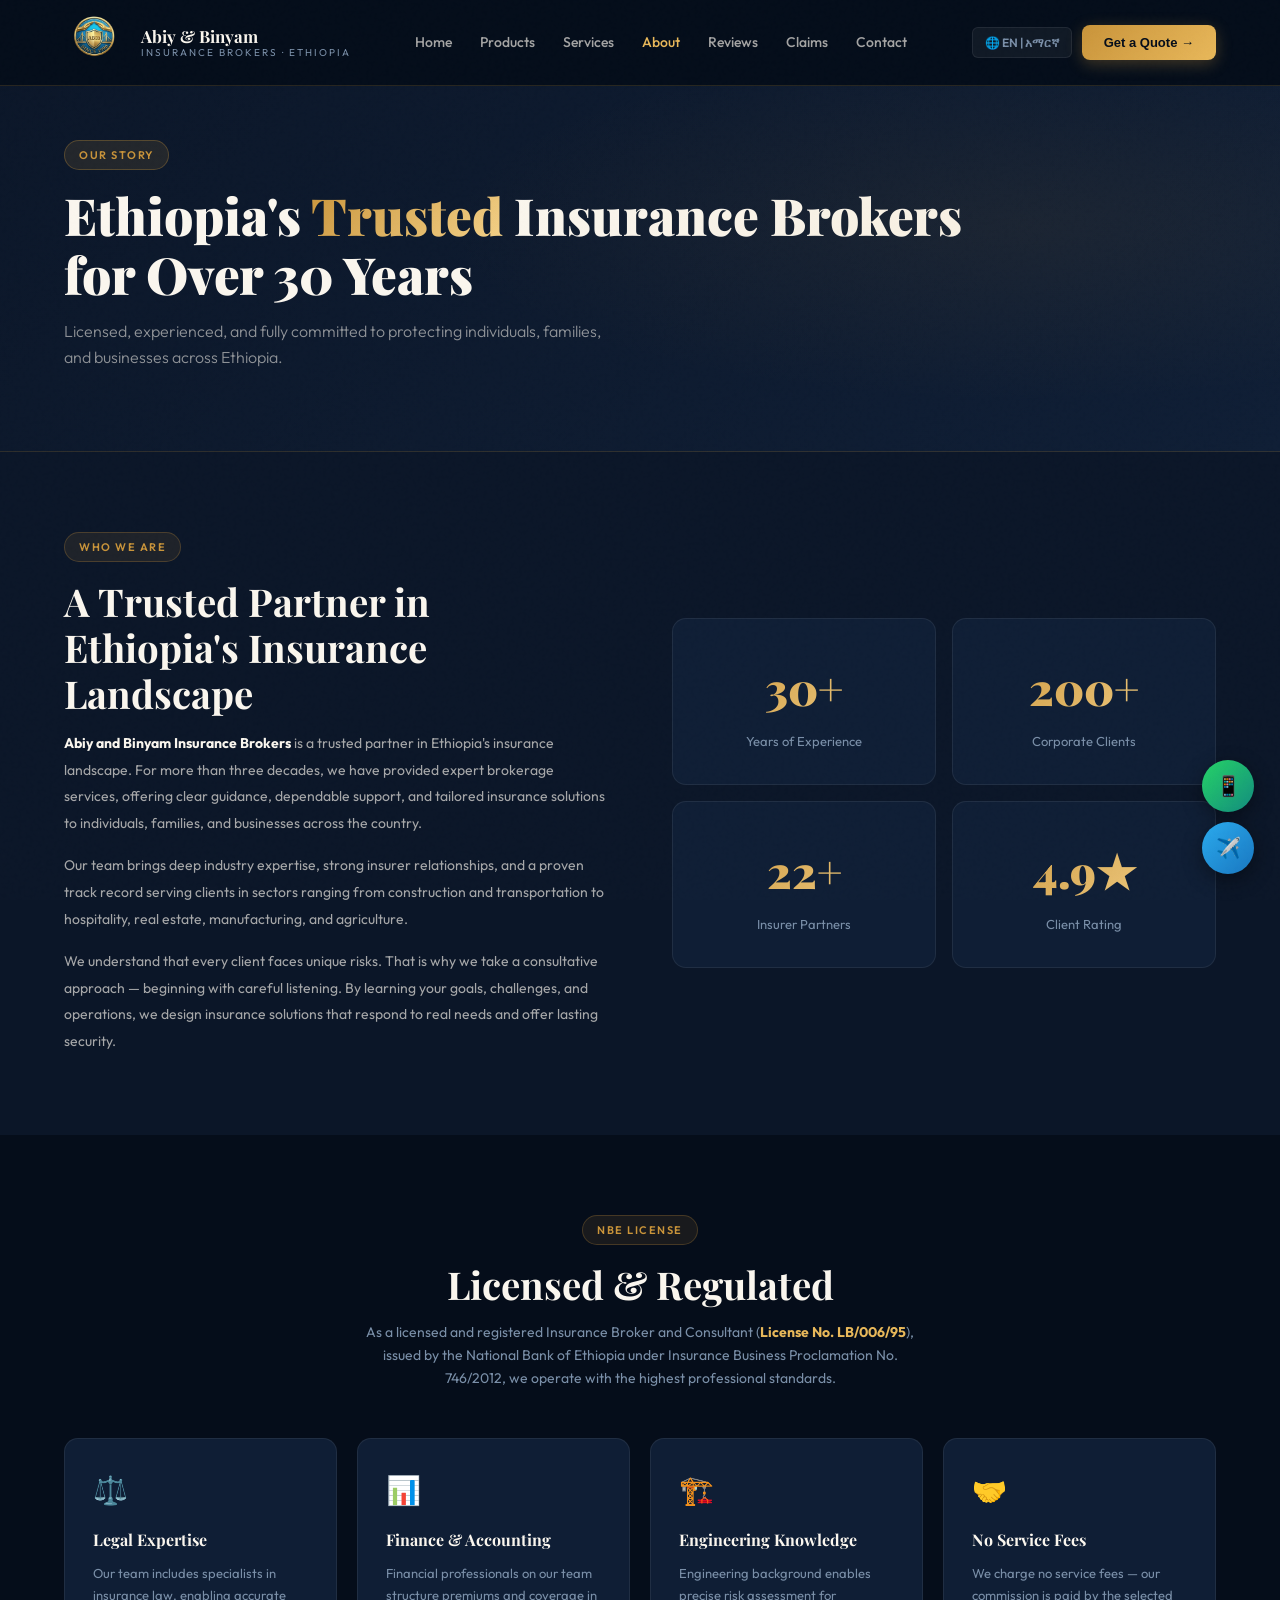
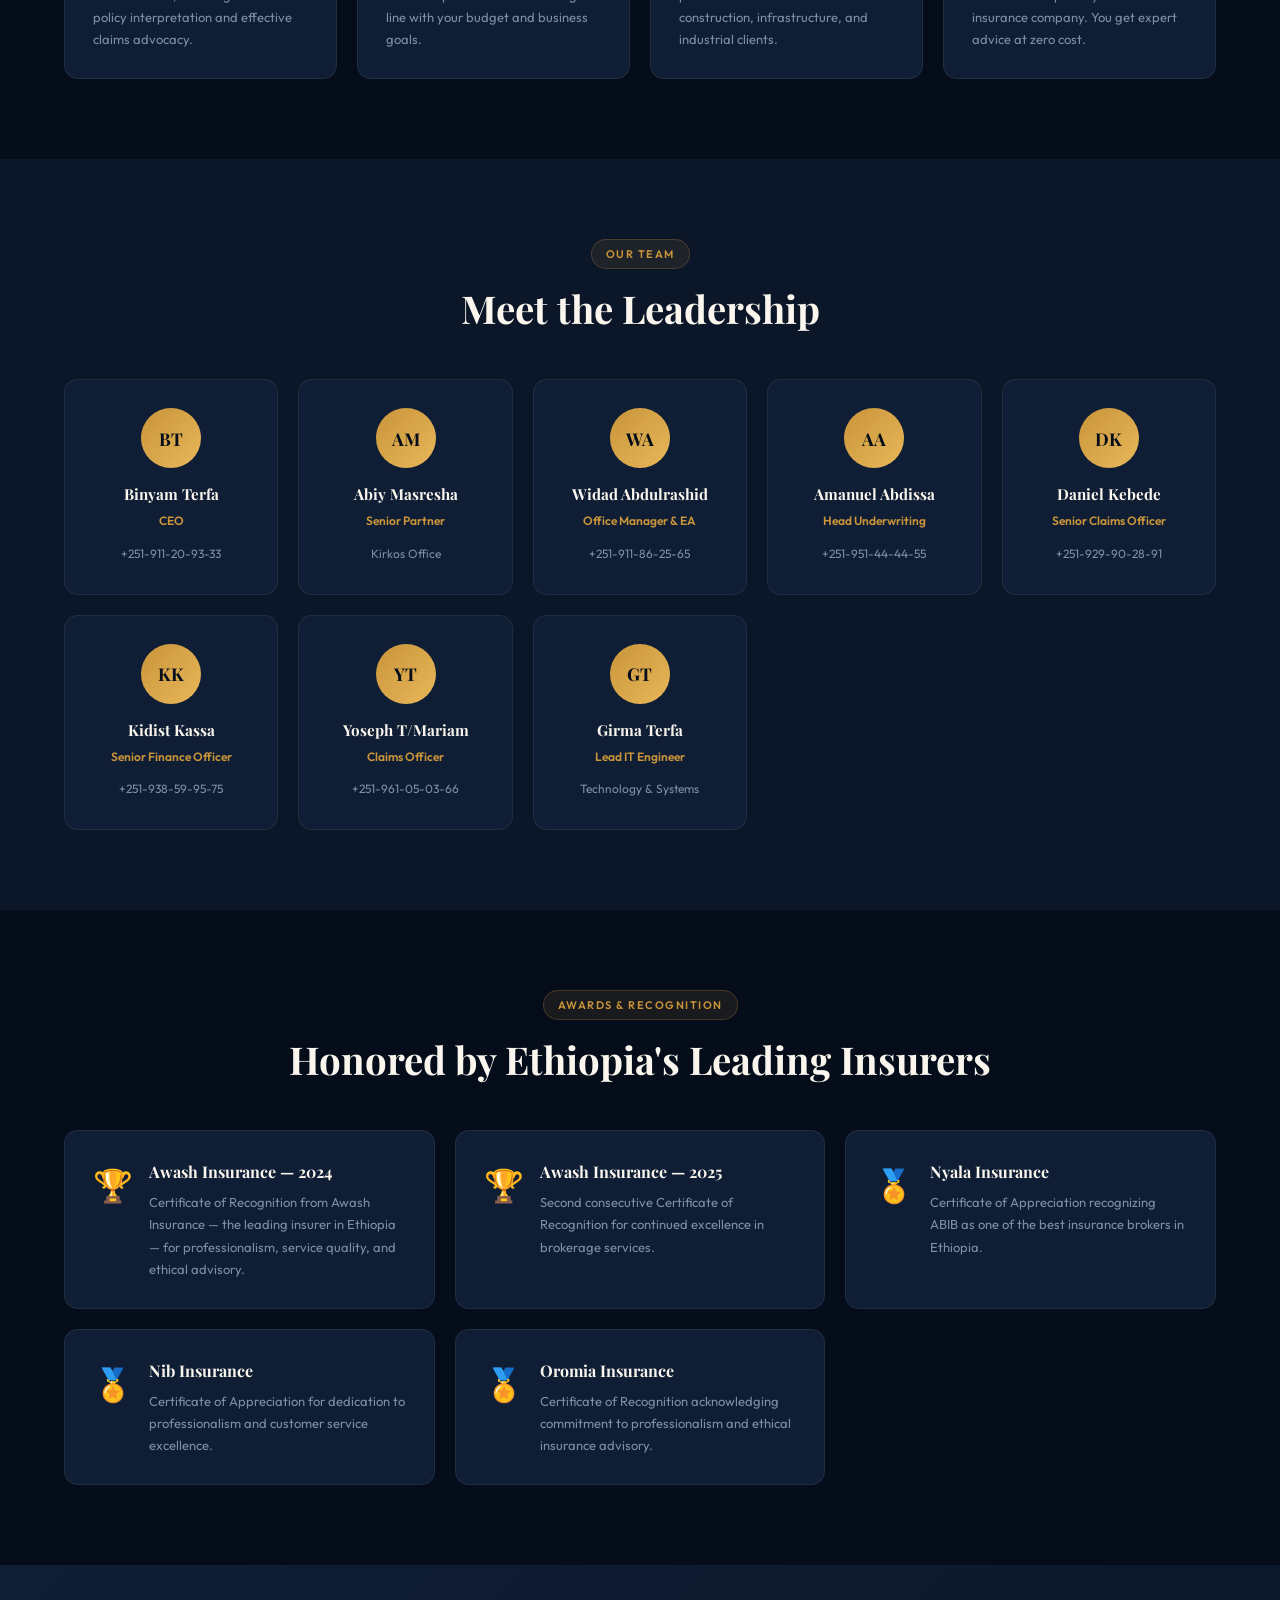
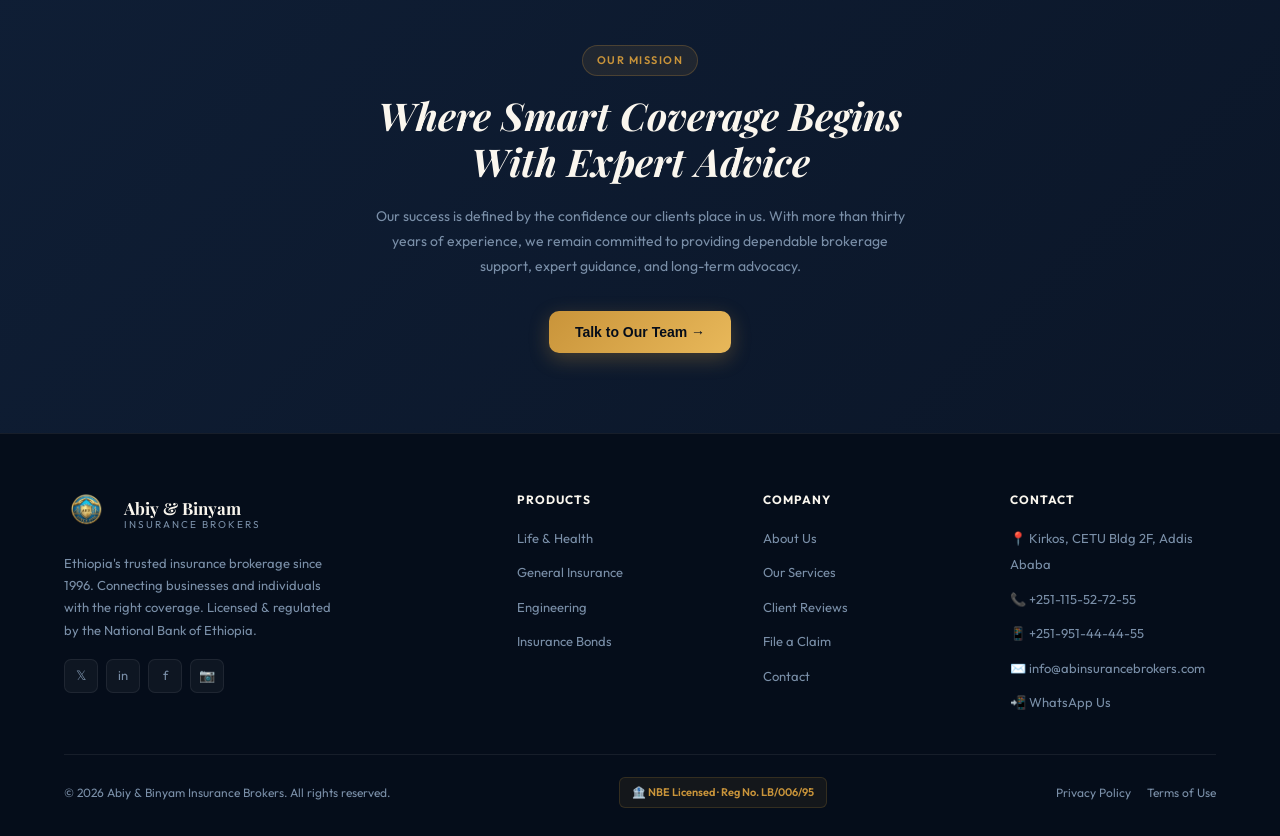
==== commit 7f41a914: "Add files via upload" ====
--- a/about.html
+++ b/about.html
@@ -23,6 +23,7 @@
     <a href="services.html">Services</a>
     <a href="about.html">About</a>
     <a href="reviews.html">Reviews</a>
+    <a href="claims.html">Claims</a>
     <a href="contact.html">Contact</a>
   </div>
 
@@ -44,6 +45,7 @@
   <a href="services.html">⚙️ Services</a>
   <a href="about.html">👥 About</a>
   <a href="reviews.html">⭐ Reviews</a>
+  <a href="claims.html">📋 File a Claim</a>
   <a href="contact.html">📍 Contact</a>
   <div class="mob-divider"></div>
   <a href="contact.html" class="mob-cta">Get a Free Quote →</a>
@@ -200,6 +202,7 @@
         <li><a href="about.html">About Us</a></li>
         <li><a href="services.html">Our Services</a></li>
         <li><a href="reviews.html">Client Reviews</a></li>
+        <li><a href="claims.html">File a Claim</a></li>
         <li><a href="contact.html">Contact</a></li>
       </ul>
     </div>
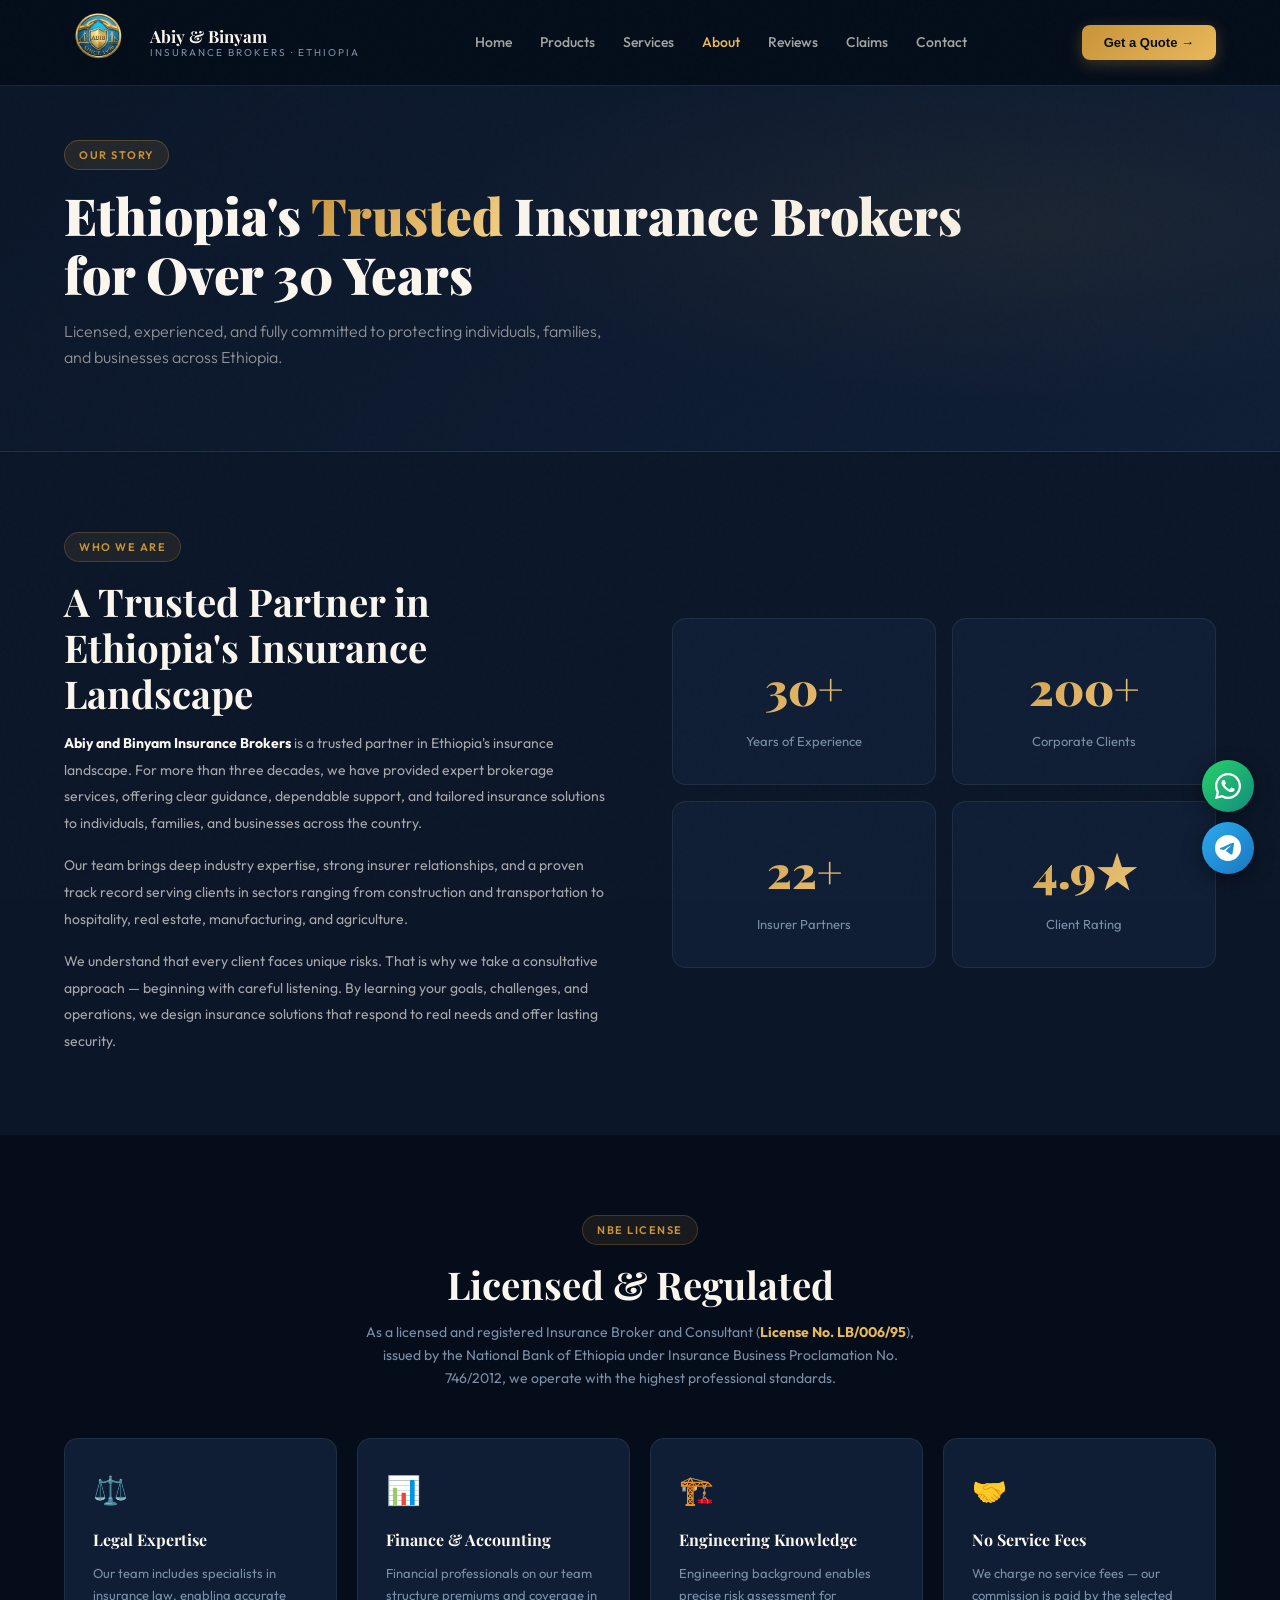
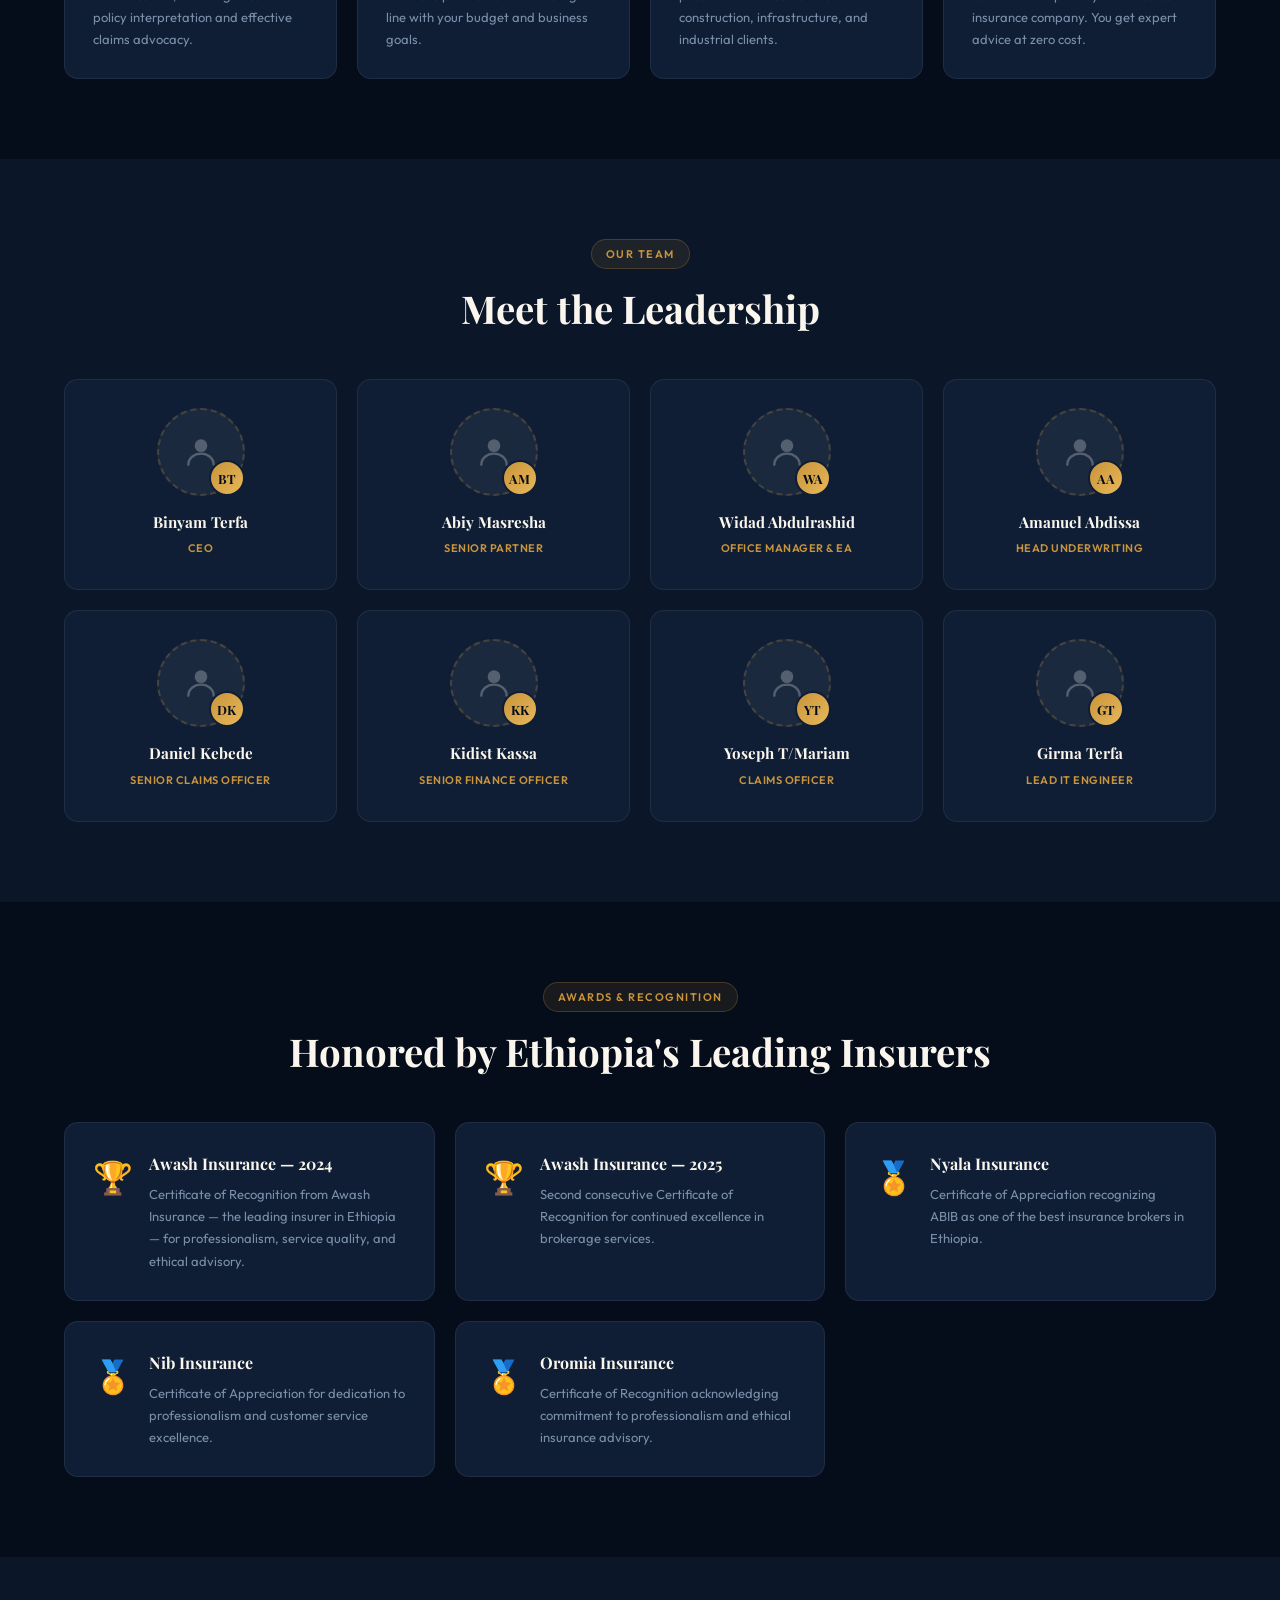
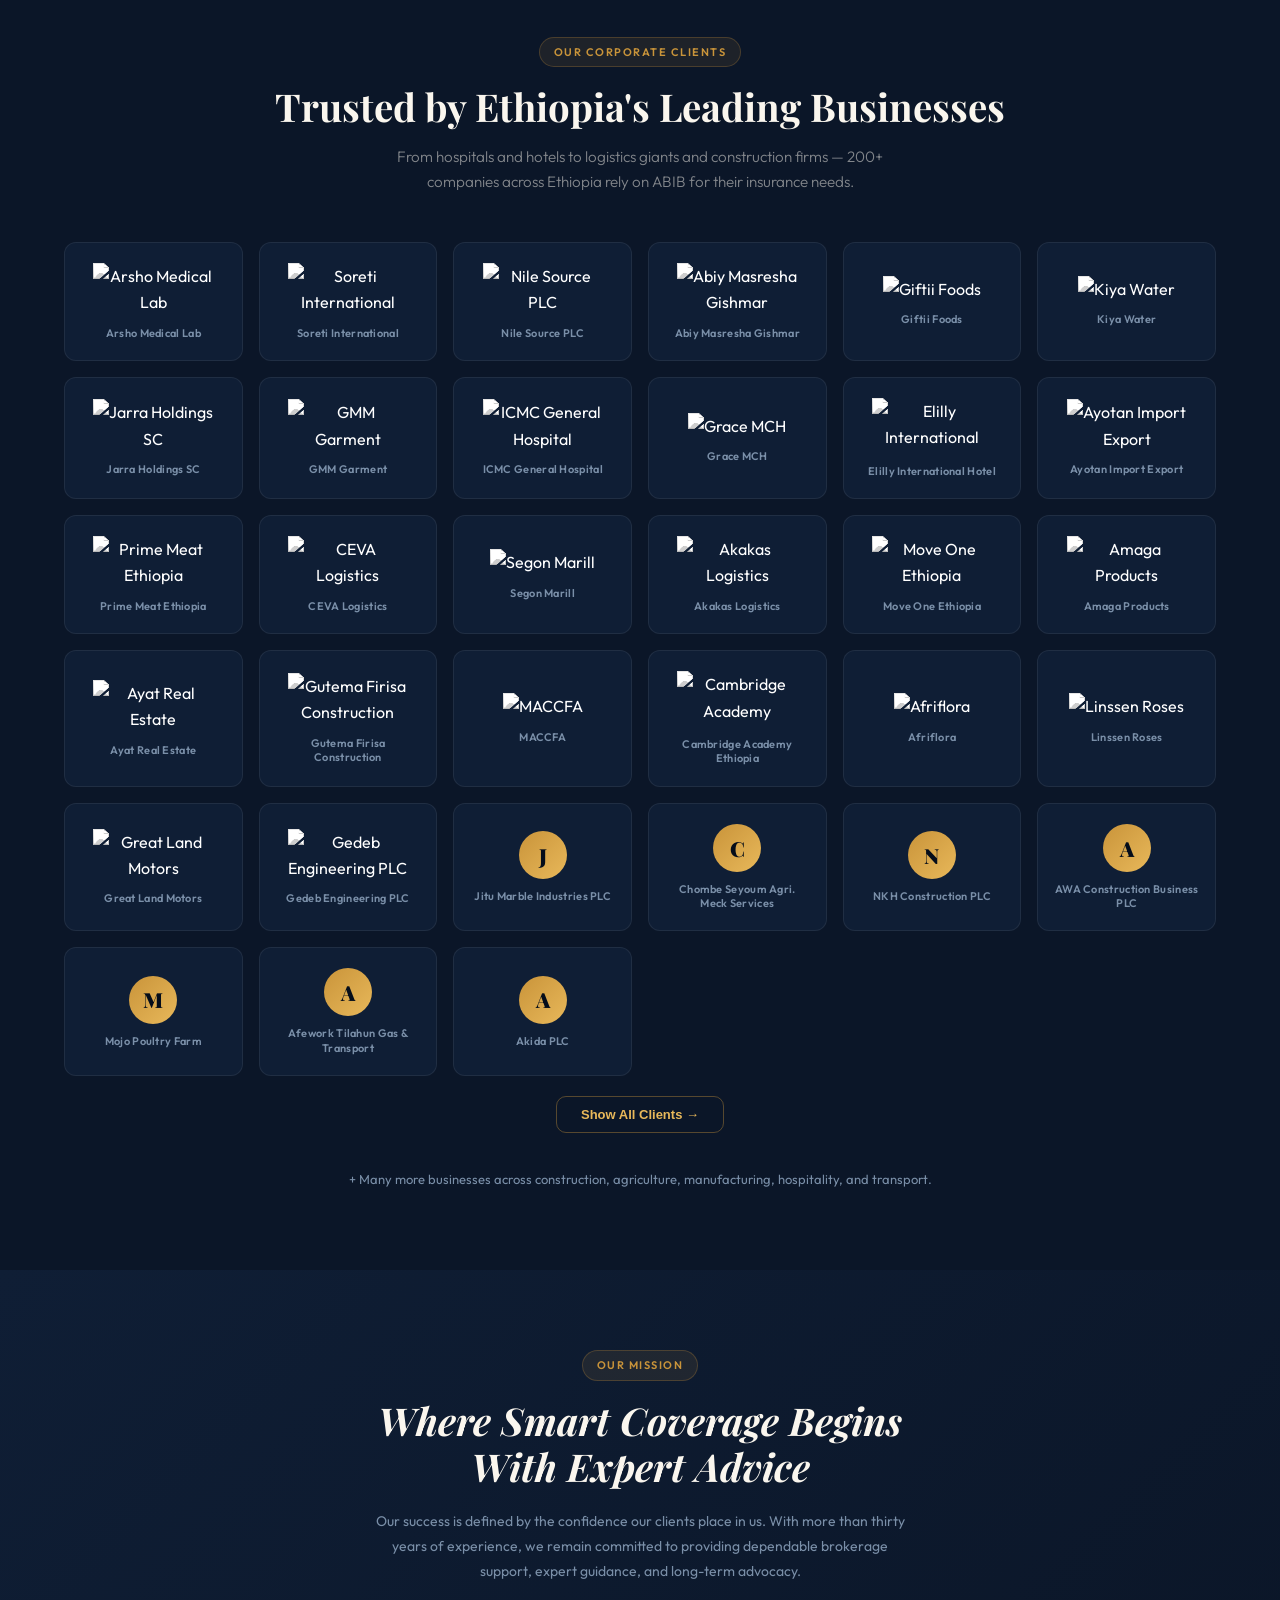
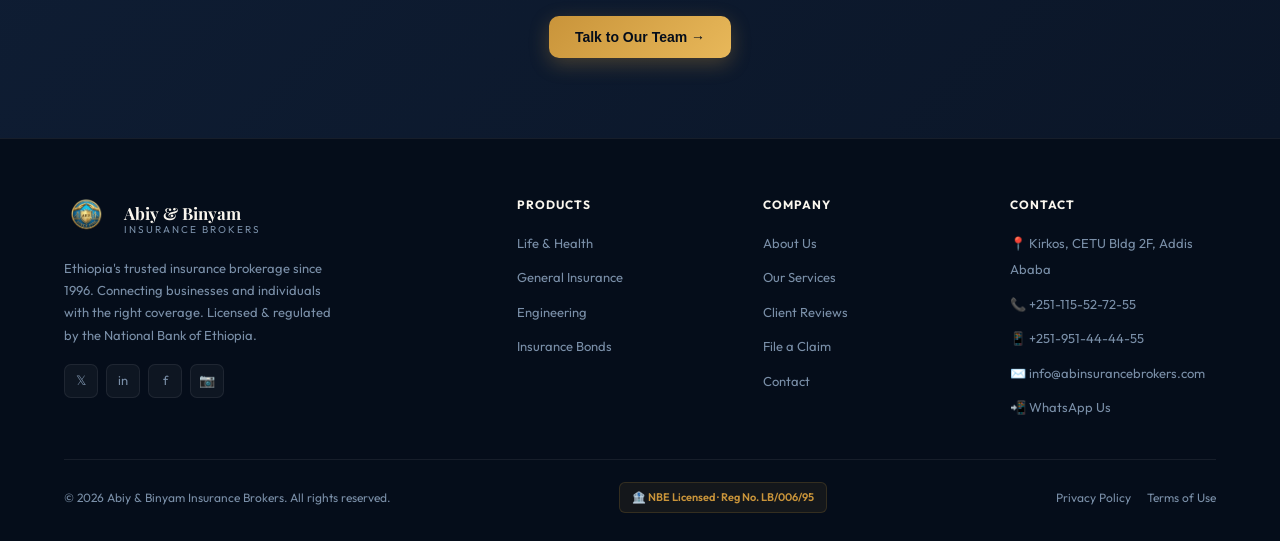
==== commit 55b1002a: "Add files via upload" ====
--- a/about.html
+++ b/about.html
@@ -2,17 +2,141 @@
 <html lang="en">
 <head>
 <meta charset="UTF-8"/>
-<meta name="viewport" content="width=device-width,initial-scale=1.0"/>
+<meta name="viewport" content="width=device-width,initial-scale=1.0,viewport-fit=cover"/>
+<meta name="theme-color" content="#050d1a"/>
+<meta name="mobile-web-app-capable" content="yes"/>
+<meta name="apple-mobile-web-app-capable" content="yes"/>
+<meta name="apple-mobile-web-app-status-bar-style" content="black-translucent"/>
 <title>About Us — Abiy &amp; Binyam Insurance Brokers</title>
-<link href="https://fonts.googleapis.com/css2?family=Playfair+Display:wght@400;700;900&family=Outfit:wght@300;400;500;600;700&display=swap" rel="stylesheet"/>
+<link rel="preconnect" href="https://fonts.googleapis.com"/>
+<link rel="preconnect" href="https://fonts.gstatic.com" crossorigin/>
+<link href="https://fonts.googleapis.com/css2?family=Playfair+Display:wght@400;700;900&family=Outfit:wght@300;400;500;600;700&display=swap" rel="stylesheet" media="print" onload="this.media='all'"/>
+<noscript><link href="https://fonts.googleapis.com/css2?family=Playfair+Display:wght@400;700;900&family=Outfit:wght@300;400;500;600;700&display=swap" rel="stylesheet"/></noscript>
 <link rel="stylesheet" href="shared.css"/>
-<style></style>
+<style>.client-grid{display:grid;grid-template-columns:repeat(auto-fill,minmax(160px,1fr));gap:16px}
+.client-card{background:var(--navy3);border:1px solid var(--border2);border-radius:12px;padding:20px 16px;display:flex;flex-direction:column;align-items:center;justify-content:center;gap:10px;transition:all .25s;min-height:110px;text-align:center;text-decoration:none;color:inherit}
+.client-card:hover{border-color:var(--border);transform:translateY(-3px);box-shadow:0 12px 32px rgba(0,0,0,.35)}
+.client-card img{max-width:120px;max-height:56px;width:auto;height:auto;object-fit:contain;filter:grayscale(100%) brightness(1.4);transition:filter .25s}
+.client-card:hover img{filter:grayscale(0%) brightness(1)}
+.client-name{font-size:11px;color:var(--muted);font-weight:600;letter-spacing:.3px;line-height:1.3;transition:color .25s}
+.client-card:hover .client-name{color:var(--cream)}
+.client-text-only{cursor:default}
+.client-text-initial{width:48px;height:48px;border-radius:50%;background:linear-gradient(135deg,var(--gold),var(--gold2));display:flex;align-items:center;justify-content:center;font-family:'Playfair Display',serif;font-weight:900;font-size:1.3rem;color:var(--navy)}
+@media(max-width:600px){.client-grid{grid-template-columns:repeat(auto-fill,minmax(130px,1fr));gap:12px}}
+
+/* ── Team cards ── */
+.team-grid{display:grid;grid-template-columns:repeat(4,1fr);gap:20px}
+.team-card{background:var(--navy3);border:1px solid var(--border2);border-radius:var(--r);padding:28px 16px 22px;text-align:center;transition:all .3s}
+.team-card:hover{border-color:var(--border);transform:translateY(-3px);box-shadow:0 16px 40px rgba(0,0,0,.35)}
+.team-photo-wrap{position:relative;width:88px;height:88px;margin:0 auto 14px}
+.team-photo{width:88px;height:88px;border-radius:50%;object-fit:cover;display:block;border:2px solid var(--border)}
+.team-photo-placeholder{width:88px;height:88px;border-radius:50%;background:rgba(255,255,255,0.05);border:2px dashed rgba(201,148,58,0.25);display:flex;align-items:center;justify-content:center;position:absolute;top:0;left:0}
+.team-photo-placeholder svg{opacity:.25}
+.team-monogram{width:36px;height:36px;border-radius:50%;background:linear-gradient(135deg,var(--gold),#e8b85a);display:flex;align-items:center;justify-content:center;font-family:'Playfair Display',serif;font-weight:700;color:var(--navy);font-size:.8rem;position:absolute;bottom:0;right:0;border:2px solid var(--navy3)}
+.team-name{font-family:'Playfair Display',serif;font-weight:700;font-size:.95rem;margin-bottom:4px}
+.team-role{font-size:11px;color:var(--gold);font-weight:600;letter-spacing:.5px;text-transform:uppercase;margin-bottom:10px}
+.team-contact{font-size:12px;color:var(--muted);text-decoration:none;transition:color .2s}
+.team-contact:hover{color:var(--gold2)}
+@media(max-width:900px){.team-grid{grid-template-columns:repeat(2,1fr)}}@media(max-width:480px){.team-grid{grid-template-columns:1fr}}
+
+
+/* ── Quote Modal ── */
+.modal-overlay{position:fixed;inset:0;background:rgba(5,13,26,0.92);backdrop-filter:blur(8px);z-index:2000;display:flex;align-items:center;justify-content:center;padding:20px;opacity:0;pointer-events:none;transition:opacity .3s}
+.modal-overlay.open{opacity:1;pointer-events:all}
+.modal-box{background:var(--navy3);border:1px solid var(--border);border-radius:20px;padding:40px;width:100%;max-width:520px;position:relative;transform:translateY(24px);transition:transform .3s;max-height:90vh;overflow-y:auto}
+.modal-overlay.open .modal-box{transform:translateY(0)}
+.modal-close{position:absolute;top:16px;right:16px;width:34px;height:34px;border-radius:50%;background:rgba(255,255,255,0.06);border:1px solid var(--border2);color:var(--muted);font-size:16px;cursor:pointer;display:flex;align-items:center;justify-content:center;transition:all .2s}
+.modal-close:hover{background:rgba(201,148,58,0.1);border-color:var(--border);color:var(--cream)}
+.modal-title{font-family:'Playfair Display',serif;font-size:1.5rem;font-weight:700;margin-bottom:6px}
+.modal-sub{font-size:13px;color:var(--muted);margin-bottom:28px}
+.modal-label{font-size:12px;font-weight:600;color:var(--muted);text-transform:uppercase;letter-spacing:.8px;margin-bottom:8px;display:block}
+.modal-input,.modal-select,.modal-textarea{width:100%;background:rgba(255,255,255,0.04);border:1px solid var(--border2);border-radius:8px;padding:11px 14px;color:var(--cream);font-family:'Outfit',sans-serif;font-size:14px;outline:none;transition:border-color .2s;margin-bottom:16px;appearance:none}
+.modal-input:focus,.modal-select:focus,.modal-textarea:focus{border-color:var(--gold)}
+.modal-textarea{resize:vertical;min-height:90px}
+.modal-row{display:grid;grid-template-columns:1fr 1fr;gap:12px}
+.modal-success{text-align:center;padding:20px 0;display:none}
+.modal-success.show{display:block}
+.modal-ref{font-family:'Playfair Display',serif;font-size:1.1rem;color:var(--gold);font-weight:700;margin:12px 0}
+@media(max-width:600px){.modal-row{grid-template-columns:1fr}}
+
+
+@media(max-width:600px){
+  /* Story section */
+  div[style*="grid-template-columns:1fr 1fr;gap:64px"] { display:block!important; }
+  /* Awards grid */
+  div[style*="grid-template-columns:1fr 1fr;gap:16px"] { grid-template-columns:1fr!important; }
+  /* Stats/milestone row */
+  .stats-grid { grid-template-columns:repeat(2,1fr)!important; }
+  /* Client logos on about - show fewer */
+  .client-grid { grid-template-columns:repeat(2,1fr)!important; }
+}
+
+
+/* ── Burger explicit fix ── */
+@media(max-width:900px){
+  .burger { display:flex !important; }
+  .nav-actions { gap:8px; }
+}
+
+</style>
+<script src="https://cdn.jsdelivr.net/npm/@emailjs/browser@4/dist/email.min.js" defer></script>
+<style>
+/* ── Critical Nav CSS (embedded) ── */
+nav {
+  position:fixed; top:0; left:0; right:0; z-index:1000;
+  padding:0 5vw;
+  display:flex; align-items:center; justify-content:space-between;
+  height:86px;
+  background:rgba(5,13,26,0.95);
+  backdrop-filter:blur(20px);
+  border-bottom:1px solid rgba(201,148,58,0.18);
+  transition:box-shadow .3s;
+}
+.nav-logo { display:flex; align-items:center; gap:12px; flex-shrink:0; }
+.logo-text { font-family:'Playfair Display',serif; font-weight:700; font-size:1.05rem; line-height:1.2; }
+.logo-text span { display:block; font-family:'Outfit',sans-serif; font-size:10px; font-weight:400; color:#7a8fa8; letter-spacing:2px; text-transform:uppercase; margin-top:1px; }
+.nav-links { display:flex; align-items:center; gap:28px; }
+.nav-links a { font-size:14px; font-weight:500; color:rgba(250,246,238,0.65); transition:color .2s; white-space:nowrap; text-decoration:none; }
+.nav-links a:hover, .nav-links a.active { color:#e8b85a; }
+.nav-actions { display:flex; align-items:center; gap:10px; flex-shrink:0; }
+.nav-cta { background:linear-gradient(135deg,#c9943a,#e8b85a); color:#050d1a; padding:10px 22px; border-radius:8px; font-size:13px; font-weight:700; border:none; cursor:pointer; white-space:nowrap; }
+.burger {
+  display:none;
+  flex-direction:column; justify-content:center; align-items:center;
+  gap:5px; width:42px; height:42px; border-radius:8px;
+  background:rgba(255,255,255,0.05); border:1px solid rgba(255,255,255,0.07);
+  cursor:pointer; flex-shrink:0; transition:background .2s;
+}
+.burger span { display:block; width:20px; height:2px; background:#faf6ee; border-radius:2px; transition:all .3s; }
+.burger.open span:nth-child(1) { transform:translateY(7px) rotate(45deg); }
+.burger.open span:nth-child(2) { opacity:0; transform:scaleX(0); }
+.burger.open span:nth-child(3) { transform:translateY(-7px) rotate(-45deg); }
+.mobile-menu {
+  display:none; position:fixed; top:76px; left:0; right:0; bottom:0;
+  background:rgba(5,13,26,0.98); backdrop-filter:blur(24px);
+  z-index:999; flex-direction:column; padding:32px 5vw 40px;
+  gap:8px; overflow-y:auto;
+  transform:translateY(-10px); opacity:0;
+  transition:opacity .25s, transform .25s; pointer-events:none;
+}
+.mobile-menu.open { display:flex; opacity:1; transform:translateY(0); pointer-events:all; }
+.mobile-menu a { display:flex; align-items:center; padding:16px 20px; font-size:1.1rem; font-weight:600; color:rgba(250,246,238,0.75); border-radius:10px; border:1px solid transparent; transition:all .2s; }
+.mobile-menu a:hover, .mobile-menu a.active { background:rgba(201,148,58,0.08); border-color:rgba(201,148,58,0.18); color:#e8b85a; }
+.mob-divider { height:1px; background:rgba(255,255,255,0.07); margin:8px 0; }
+.mob-cta { margin-top:8px; background:linear-gradient(135deg,#c9943a,#e8b85a); color:#050d1a; font-weight:700; font-size:15px; padding:16px 20px; border-radius:10px; border:none; display:flex; align-items:center; justify-content:center; gap:8px; cursor:pointer; width:100%; }
+.mob-wa { background:linear-gradient(135deg,#22c55e,#16a34a); color:#fff; font-weight:700; font-size:14px; padding:14px 20px; border-radius:10px; display:flex; align-items:center; justify-content:center; gap:8px; margin-top:4px; }
+@media(max-width:900px) {
+  .nav-links { display:none; }
+  .nav-cta   { display:none; }
+  .burger    { display:flex !important; }
+}
+@media(max-width:600px){input,select,textarea{font-size:16px!important}}</style>
 </head>
 <body>
 <!-- NAV -->
 <nav>
   <a href="index.html" class="nav-logo" style="text-decoration:none;color:inherit">
-    <img src="logo.png" alt="ABIB Logo" style="width:65px;height:65px;border-radius:10px;object-fit:cover;flex-shrink:0"/>
+    <img src="logo.png" alt="ABIB Logo" style="width:74px;height:74px;border-radius:10px;object-fit:cover;flex-shrink:0"/>
     <div class="logo-text">Abiy &amp; Binyam<span>Insurance Brokers · Ethiopia</span></div>
   </a>
 
@@ -29,8 +153,7 @@
 
   <!-- Desktop right actions -->
   <div class="nav-actions">
-    <div class="nav-lang">🌐 EN | አማርኛ</div>
-    <a href="contact.html"><button class="nav-cta">Get a Quote →</button></a>
+<button class="nav-cta" onclick="openQuoteModal()">Get a Quote →</button>
     <!-- Burger (visible on mobile) -->
     <button class="burger" id="burgerBtn" aria-label="Menu">
       <span></span><span></span><span></span>
@@ -48,18 +171,17 @@
   <a href="claims.html">📋 File a Claim</a>
   <a href="contact.html">📍 Contact</a>
   <div class="mob-divider"></div>
-  <a href="contact.html" class="mob-cta">Get a Free Quote →</a>
+  <button class="mob-cta" style="border:none;cursor:pointer" onclick="openQuoteModal();closeMenu()">Get a Free Quote →</button>
   <a href="https://wa.me/251951444455" target="_blank" class="mob-wa">📱 WhatsApp: +251-951-44-44-55</a>
-  <div class="mob-lang">🌐 EN | አማርኛ</div>
 </div>
 
 <!-- FLOATING BUTTONS -->
 <div class="floating-actions">
   <a href="https://wa.me/251951444455?text=Hello%2C%20I%20would%20like%20a%20free%20insurance%20quote." target="_blank">
-    <button class="float-btn wa-float" title="WhatsApp Us">📱</button>
+    <button class="float-btn wa-float" title="WhatsApp Us"><svg xmlns="http://www.w3.org/2000/svg" viewBox="0 0 24 24" width="26" height="26" fill="white"><path d="M17.472 14.382c-.297-.149-1.758-.867-2.03-.967-.273-.099-.471-.148-.67.15-.197.297-.767.966-.94 1.164-.173.199-.347.223-.644.075-.297-.15-1.255-.463-2.39-1.475-.883-.788-1.48-1.761-1.653-2.059-.173-.297-.018-.458.13-.606.134-.133.298-.347.446-.52.149-.174.198-.298.298-.497.099-.198.05-.371-.025-.52-.075-.149-.669-1.612-.916-2.207-.242-.579-.487-.5-.669-.51-.173-.008-.371-.01-.57-.01-.198 0-.52.074-.792.372-.272.297-1.04 1.016-1.04 2.479 0 1.462 1.065 2.875 1.213 3.074.149.198 2.096 3.2 5.077 4.487.709.306 1.262.489 1.694.625.712.227 1.36.195 1.871.118.571-.085 1.758-.719 2.006-1.413.248-.694.248-1.289.173-1.413-.074-.124-.272-.198-.57-.347z"/><path d="M12 0C5.373 0 0 5.373 0 12c0 2.124.554 4.118 1.528 5.845L.057 23.428a.5.5 0 0 0 .609.61l5.69-1.485A11.945 11.945 0 0 0 12 24c6.627 0 12-5.373 12-12S18.627 0 12 0zm0 21.882a9.87 9.87 0 0 1-5.031-1.378l-.36-.214-3.733.975.998-3.645-.235-.374A9.861 9.861 0 0 1 2.118 12C2.118 6.533 6.533 2.118 12 2.118c5.467 0 9.882 4.415 9.882 9.882 0 5.467-4.415 9.882-9.882 9.882z"/></svg></button>
   </a>
   <a href="https://t.me/abinsurancebrokers" target="_blank">
-    <button class="float-btn tel-float" title="Telegram">✈️</button>
+    <button class="float-btn tel-float" title="Telegram"><svg xmlns="http://www.w3.org/2000/svg" viewBox="0 0 24 24" width="26" height="26" fill="white"><path d="M11.944 0A12 12 0 0 0 0 12a12 12 0 0 0 12 12 12 12 0 0 0 12-12A12 12 0 0 0 12 0a12 12 0 0 0-.056 0zm4.962 7.224c.1-.002.321.023.465.14a.506.506 0 0 1 .171.325c.016.093.036.306.02.472-.18 1.898-.962 6.502-1.36 8.627-.168.9-.499 1.201-.82 1.23-.696.065-1.225-.46-1.9-.902-1.056-.693-1.653-1.124-2.678-1.8-1.185-.78-.417-1.21.258-1.91.177-.184 3.247-2.977 3.307-3.23.007-.032.014-.15-.056-.212s-.174-.041-.249-.024c-.106.024-1.793 1.14-5.061 3.345-.48.33-.913.49-1.302.48-.428-.008-1.252-.241-1.865-.44-.752-.245-1.349-.374-1.297-.789.027-.216.325-.437.893-.663 3.498-1.524 5.83-2.529 6.998-3.014 3.332-1.386 4.025-1.627 4.476-1.635z"/></svg></button>
   </a>
 </div>
 
@@ -79,7 +201,7 @@
   document.body.style.overflow = menu.classList.contains("open") ? "hidden" : "";
 });
 
-menu.querySelectorAll("a").forEach(a => a.addEventListener("click", closeMenu));
+menu.querySelectorAll("a, button").forEach(el => el.addEventListener("click", closeMenu));
 
 window.addEventListener("resize", () => {
   if (window.innerWidth > 900) closeMenu();
@@ -124,7 +246,7 @@
     <h2 class="section-title">Licensed &amp; Regulated</h2>
     <p style="color:var(--muted);font-size:14px;max-width:560px;margin:0 auto">As a licensed and registered Insurance Broker and Consultant (<strong style="color:#e8b85a">License No. LB/006/95</strong>), issued by the National Bank of Ethiopia under Insurance Business Proclamation No. 746/2012, we operate with the highest professional standards.</p>
   </div>
-  <div style="display:grid;grid-template-columns:repeat(auto-fit,minmax(240px,1fr));gap:20px">
+  <div class="stats-grid" style="display:grid;grid-template-columns:repeat(auto-fit,minmax(240px,1fr));gap:20px">
     <div class="card reveal"><div style="font-size:28px;margin-bottom:14px">⚖️</div><h3 style="font-family:'Playfair Display',serif;font-size:1rem;font-weight:700;margin-bottom:8px">Legal Expertise</h3><p style="font-size:13px;color:var(--muted);line-height:1.7">Our team includes specialists in insurance law, enabling accurate policy interpretation and effective claims advocacy.</p></div>
     <div class="card reveal"><div style="font-size:28px;margin-bottom:14px">📊</div><h3 style="font-family:'Playfair Display',serif;font-size:1rem;font-weight:700;margin-bottom:8px">Finance &amp; Accounting</h3><p style="font-size:13px;color:var(--muted);line-height:1.7">Financial professionals on our team structure premiums and coverage in line with your budget and business goals.</p></div>
     <div class="card reveal"><div style="font-size:28px;margin-bottom:14px">🏗️</div><h3 style="font-family:'Playfair Display',serif;font-size:1rem;font-weight:700;margin-bottom:8px">Engineering Knowledge</h3><p style="font-size:13px;color:var(--muted);line-height:1.7">Engineering background enables precise risk assessment for construction, infrastructure, and industrial clients.</p></div>
@@ -137,15 +259,87 @@
     <div class="section-tag">Our Team</div>
     <h2 class="section-title">Meet the Leadership</h2>
   </div>
-  <div style="display:grid;grid-template-columns:repeat(auto-fit,minmax(200px,1fr));gap:20px">
-    <div class="card reveal" style="text-align:center;padding:28px 16px"><div style="width:60px;height:60px;border-radius:50%;background:linear-gradient(135deg,var(--gold),#e8b85a);display:flex;align-items:center;justify-content:center;font-family:'Playfair Display',serif;font-weight:700;color:var(--navy);font-size:1.1rem;margin:0 auto 14px">BT</div><div style="font-family:'Playfair Display',serif;font-weight:700;font-size:.95rem;margin-bottom:4px">Binyam Terfa</div><div style="font-size:12px;color:var(--gold);font-weight:600;margin-bottom:8px">CEO</div><a href="tel:+251911209333" style="font-size:12px;color:var(--muted)">+251-911-20-93-33</a></div>
-    <div class="card reveal" style="text-align:center;padding:28px 16px"><div style="width:60px;height:60px;border-radius:50%;background:linear-gradient(135deg,var(--gold),#e8b85a);display:flex;align-items:center;justify-content:center;font-family:'Playfair Display',serif;font-weight:700;color:var(--navy);font-size:1.1rem;margin:0 auto 14px">AM</div><div style="font-family:'Playfair Display',serif;font-weight:700;font-size:.95rem;margin-bottom:4px">Abiy Masresha</div><div style="font-size:12px;color:var(--gold);font-weight:600;margin-bottom:8px">Senior Partner</div><span style="font-size:12px;color:var(--muted)">Kirkos Office</span></div>
-    <div class="card reveal" style="text-align:center;padding:28px 16px"><div style="width:60px;height:60px;border-radius:50%;background:linear-gradient(135deg,var(--gold),#e8b85a);display:flex;align-items:center;justify-content:center;font-family:'Playfair Display',serif;font-weight:700;color:var(--navy);font-size:1.1rem;margin:0 auto 14px">WA</div><div style="font-family:'Playfair Display',serif;font-weight:700;font-size:.95rem;margin-bottom:4px">Widad Abdulrashid</div><div style="font-size:12px;color:var(--gold);font-weight:600;margin-bottom:8px">Office Manager &amp; EA</div><a href="tel:+251911862565" style="font-size:12px;color:var(--muted)">+251-911-86-25-65</a></div>
-    <div class="card reveal" style="text-align:center;padding:28px 16px"><div style="width:60px;height:60px;border-radius:50%;background:linear-gradient(135deg,var(--gold),#e8b85a);display:flex;align-items:center;justify-content:center;font-family:'Playfair Display',serif;font-weight:700;color:var(--navy);font-size:1.1rem;margin:0 auto 14px">AA</div><div style="font-family:'Playfair Display',serif;font-weight:700;font-size:.95rem;margin-bottom:4px">Amanuel Abdissa</div><div style="font-size:12px;color:var(--gold);font-weight:600;margin-bottom:8px">Head Underwriting</div><a href="tel:+251951444455" style="font-size:12px;color:var(--muted)">+251-951-44-44-55</a></div>
-    <div class="card reveal" style="text-align:center;padding:28px 16px"><div style="width:60px;height:60px;border-radius:50%;background:linear-gradient(135deg,var(--gold),#e8b85a);display:flex;align-items:center;justify-content:center;font-family:'Playfair Display',serif;font-weight:700;color:var(--navy);font-size:1.1rem;margin:0 auto 14px">DK</div><div style="font-family:'Playfair Display',serif;font-weight:700;font-size:.95rem;margin-bottom:4px">Daniel Kebede</div><div style="font-size:12px;color:var(--gold);font-weight:600;margin-bottom:8px">Senior Claims Officer</div><a href="tel:+251929902891" style="font-size:12px;color:var(--muted)">+251-929-90-28-91</a></div>
-    <div class="card reveal" style="text-align:center;padding:28px 16px"><div style="width:60px;height:60px;border-radius:50%;background:linear-gradient(135deg,var(--gold),#e8b85a);display:flex;align-items:center;justify-content:center;font-family:'Playfair Display',serif;font-weight:700;color:var(--navy);font-size:1.1rem;margin:0 auto 14px">KK</div><div style="font-family:'Playfair Display',serif;font-weight:700;font-size:.95rem;margin-bottom:4px">Kidist Kassa</div><div style="font-size:12px;color:var(--gold);font-weight:600;margin-bottom:8px">Senior Finance Officer</div><a href="tel:+251938599575" style="font-size:12px;color:var(--muted)">+251-938-59-95-75</a></div>
-    <div class="card reveal" style="text-align:center;padding:28px 16px"><div style="width:60px;height:60px;border-radius:50%;background:linear-gradient(135deg,var(--gold),#e8b85a);display:flex;align-items:center;justify-content:center;font-family:'Playfair Display',serif;font-weight:700;color:var(--navy);font-size:1.1rem;margin:0 auto 14px">YT</div><div style="font-family:'Playfair Display',serif;font-weight:700;font-size:.95rem;margin-bottom:4px">Yoseph T/Mariam</div><div style="font-size:12px;color:var(--gold);font-weight:600;margin-bottom:8px">Claims Officer</div><a href="tel:+251961050366" style="font-size:12px;color:var(--muted)">+251-961-05-03-66</a></div>
-    <div class="card reveal" style="text-align:center;padding:28px 16px"><div style="width:60px;height:60px;border-radius:50%;background:linear-gradient(135deg,var(--gold),#e8b85a);display:flex;align-items:center;justify-content:center;font-family:'Playfair Display',serif;font-weight:700;color:var(--navy);font-size:1.1rem;margin:0 auto 14px">GT</div><div style="font-family:'Playfair Display',serif;font-weight:700;font-size:.95rem;margin-bottom:4px">Girma Terfa</div><div style="font-size:12px;color:var(--gold);font-weight:600;margin-bottom:8px">Lead IT Engineer</div><span style="font-size:12px;color:var(--muted)">Technology &amp; Systems</span></div>
+  <div class="team-grid">
+    <div class="card team-card reveal">
+      <div class="team-photo-wrap">
+        <div class="team-photo-placeholder"><svg width="38" height="38" viewBox="0 0 24 24" fill="none" xmlns="http://www.w3.org/2000/svg"><circle cx="12" cy="8" r="4" fill="white"/><path d="M4 20c0-4 3.6-7 8-7s8 3 8 7" stroke="white" stroke-width="1.5" stroke-linecap="round"/></svg></div>
+        <img class="team-photo" src="team/binyam-terfa.jpg" alt="Binyam Terfa" loading="lazy"
+             onerror="this.style.display='none'"/>
+        <div class="team-monogram">BT</div>
+      </div>
+      <div class="team-name">Binyam Terfa</div>
+      <div class="team-role">CEO</div>
+    </div>
+    <div class="card team-card reveal">
+      <div class="team-photo-wrap">
+        <div class="team-photo-placeholder"><svg width="38" height="38" viewBox="0 0 24 24" fill="none" xmlns="http://www.w3.org/2000/svg"><circle cx="12" cy="8" r="4" fill="white"/><path d="M4 20c0-4 3.6-7 8-7s8 3 8 7" stroke="white" stroke-width="1.5" stroke-linecap="round"/></svg></div>
+        <img class="team-photo" src="team/abiy-masresha.jpg" alt="Abiy Masresha" loading="lazy"
+             onerror="this.style.display='none'"/>
+        <div class="team-monogram">AM</div>
+      </div>
+      <div class="team-name">Abiy Masresha</div>
+      <div class="team-role">Senior Partner</div>
+    </div>
+    <div class="card team-card reveal">
+      <div class="team-photo-wrap">
+        <div class="team-photo-placeholder"><svg width="38" height="38" viewBox="0 0 24 24" fill="none" xmlns="http://www.w3.org/2000/svg"><circle cx="12" cy="8" r="4" fill="white"/><path d="M4 20c0-4 3.6-7 8-7s8 3 8 7" stroke="white" stroke-width="1.5" stroke-linecap="round"/></svg></div>
+        <img class="team-photo" src="team/widad-abdulrashid.jpg" alt="Widad Abdulrashid" loading="lazy"
+             onerror="this.style.display='none'"/>
+        <div class="team-monogram">WA</div>
+      </div>
+      <div class="team-name">Widad Abdulrashid</div>
+      <div class="team-role">Office Manager &amp; EA</div>
+    </div>
+    <div class="card team-card reveal">
+      <div class="team-photo-wrap">
+        <div class="team-photo-placeholder"><svg width="38" height="38" viewBox="0 0 24 24" fill="none" xmlns="http://www.w3.org/2000/svg"><circle cx="12" cy="8" r="4" fill="white"/><path d="M4 20c0-4 3.6-7 8-7s8 3 8 7" stroke="white" stroke-width="1.5" stroke-linecap="round"/></svg></div>
+        <img class="team-photo" src="team/amanuel-abdissa.jpg" alt="Amanuel Abdissa" loading="lazy"
+             onerror="this.style.display='none'"/>
+        <div class="team-monogram">AA</div>
+      </div>
+      <div class="team-name">Amanuel Abdissa</div>
+      <div class="team-role">Head Underwriting</div>
+    </div>
+    <div class="card team-card reveal">
+      <div class="team-photo-wrap">
+        <div class="team-photo-placeholder"><svg width="38" height="38" viewBox="0 0 24 24" fill="none" xmlns="http://www.w3.org/2000/svg"><circle cx="12" cy="8" r="4" fill="white"/><path d="M4 20c0-4 3.6-7 8-7s8 3 8 7" stroke="white" stroke-width="1.5" stroke-linecap="round"/></svg></div>
+        <img class="team-photo" src="team/daniel-kebede.jpg" alt="Daniel Kebede" loading="lazy"
+             onerror="this.style.display='none'"/>
+        <div class="team-monogram">DK</div>
+      </div>
+      <div class="team-name">Daniel Kebede</div>
+      <div class="team-role">Senior Claims Officer</div>
+    </div>
+    <div class="card team-card reveal">
+      <div class="team-photo-wrap">
+        <div class="team-photo-placeholder"><svg width="38" height="38" viewBox="0 0 24 24" fill="none" xmlns="http://www.w3.org/2000/svg"><circle cx="12" cy="8" r="4" fill="white"/><path d="M4 20c0-4 3.6-7 8-7s8 3 8 7" stroke="white" stroke-width="1.5" stroke-linecap="round"/></svg></div>
+        <img class="team-photo" src="team/kidist-kassa.jpg" alt="Kidist Kassa" loading="lazy"
+             onerror="this.style.display='none'"/>
+        <div class="team-monogram">KK</div>
+      </div>
+      <div class="team-name">Kidist Kassa</div>
+      <div class="team-role">Senior Finance Officer</div>
+    </div>
+    <div class="card team-card reveal">
+      <div class="team-photo-wrap">
+        <div class="team-photo-placeholder"><svg width="38" height="38" viewBox="0 0 24 24" fill="none" xmlns="http://www.w3.org/2000/svg"><circle cx="12" cy="8" r="4" fill="white"/><path d="M4 20c0-4 3.6-7 8-7s8 3 8 7" stroke="white" stroke-width="1.5" stroke-linecap="round"/></svg></div>
+        <img class="team-photo" src="team/yoseph-tmariam.jpg" alt="Yoseph T/Mariam" loading="lazy"
+             onerror="this.style.display='none'"/>
+        <div class="team-monogram">YT</div>
+      </div>
+      <div class="team-name">Yoseph T/Mariam</div>
+      <div class="team-role">Claims Officer</div>
+    </div>
+    <div class="card team-card reveal">
+      <div class="team-photo-wrap">
+        <div class="team-photo-placeholder"><svg width="38" height="38" viewBox="0 0 24 24" fill="none" xmlns="http://www.w3.org/2000/svg"><circle cx="12" cy="8" r="4" fill="white"/><path d="M4 20c0-4 3.6-7 8-7s8 3 8 7" stroke="white" stroke-width="1.5" stroke-linecap="round"/></svg></div>
+        <img class="team-photo" src="team/girma-terfa.jpg" alt="Girma Terfa" loading="lazy"
+             onerror="this.style.display='none'"/>
+        <div class="team-monogram">GT</div>
+      </div>
+      <div class="team-name">Girma Terfa</div>
+      <div class="team-role">Lead IT Engineer</div>
+    </div>
   </div>
 </section>
 
@@ -154,7 +348,7 @@
     <div class="section-tag">Awards &amp; Recognition</div>
     <h2 class="section-title">Honored by Ethiopia's Leading Insurers</h2>
   </div>
-  <div style="display:grid;grid-template-columns:repeat(auto-fit,minmax(280px,1fr));gap:20px">
+  <div class="stats-grid" style="display:grid;grid-template-columns:repeat(auto-fit,minmax(280px,1fr));gap:20px">
     <div class="card reveal" style="display:flex;gap:16px"><div style="font-size:32px;flex-shrink:0">🏆</div><div><div style="font-family:'Playfair Display',serif;font-weight:700;margin-bottom:6px">Awash Insurance — 2024</div><p style="font-size:13px;color:var(--muted);line-height:1.7">Certificate of Recognition from Awash Insurance — the leading insurer in Ethiopia — for professionalism, service quality, and ethical advisory.</p></div></div>
     <div class="card reveal" style="display:flex;gap:16px"><div style="font-size:32px;flex-shrink:0">🏆</div><div><div style="font-family:'Playfair Display',serif;font-weight:700;margin-bottom:6px">Awash Insurance — 2025</div><p style="font-size:13px;color:var(--muted);line-height:1.7">Second consecutive Certificate of Recognition for continued excellence in brokerage services.</p></div></div>
     <div class="card reveal" style="display:flex;gap:16px"><div style="font-size:32px;flex-shrink:0">🏅</div><div><div style="font-family:'Playfair Display',serif;font-weight:700;margin-bottom:6px">Nyala Insurance</div><p style="font-size:13px;color:var(--muted);line-height:1.7">Certificate of Appreciation recognizing ABIB as one of the best insurance brokers in Ethiopia.</p></div></div>
@@ -163,6 +357,150 @@
   </div>
 </section>
 
+
+<!-- CLIENT LOGOS GRID -->
+<section style="background:var(--navy2)">
+  <div class="reveal" style="text-align:center;margin-bottom:48px">
+    <div class="section-tag">Our Corporate Clients</div>
+    <h2 class="section-title">Trusted by Ethiopia's Leading Businesses</h2>
+    <p style="font-size:.95rem;color:rgba(250,246,238,.5);max-width:560px;font-weight:300;margin:0 auto">From hospitals and hotels to logistics giants and construction firms — 200+ companies across Ethiopia rely on ABIB for their insurance needs.</p>
+  </div>
+  <div class="client-grid reveal">
+      <a href="https://arsholab.com" target="_blank" rel="noopener" class="client-card" title="Arsho Medical Lab">
+        <img src="https://i0.wp.com/abinsurancebrokers.com/wp-content/uploads/2026/01/abiy-and-binyam-insurance-borkers-Arsho-Medical-Lab-Logo-50plus-years.png?fit=433%2C100&ssl=1" alt="Arsho Medical Lab" loading="lazy"/>
+        <span class="client-name">Arsho Medical Lab</span>
+      </a>
+      <a href="https://www.soretiinternational.com" target="_blank" rel="noopener" class="client-card" title="Soreti International">
+        <img src="https://i0.wp.com/abinsurancebrokers.com/wp-content/uploads/2026/01/abiy-and-binyam-insurance-borkers-soreti.jpg?fit=147%2C180&ssl=1" alt="Soreti International" loading="lazy"/>
+        <span class="client-name">Soreti International</span>
+      </a>
+      <a href="https://nilesourceplc.com" target="_blank" rel="noopener" class="client-card" title="Nile Source PLC">
+        <img src="https://i0.wp.com/abinsurancebrokers.com/wp-content/uploads/2026/02/Nile.png?fit=131%2C180&ssl=1" alt="Nile Source PLC" loading="lazy"/>
+        <span class="client-name">Nile Source PLC</span>
+      </a>
+      <a href="https://abiymasresha-gishmar.com" target="_blank" rel="noopener" class="client-card" title="Abiy Masresha Gishmar">
+        <img src="https://i0.wp.com/abinsurancebrokers.com/wp-content/uploads/2026/01/abiy-and-binyam-insurance-borkers-abiy-masresha.png?fit=300%2C176&ssl=1" alt="Abiy Masresha Gishmar" loading="lazy"/>
+        <span class="client-name">Abiy Masresha Gishmar</span>
+      </a>
+      <a href="https://giftiifoods.com/index.html" target="_blank" rel="noopener" class="client-card" title="Giftii Foods">
+        <img src="https://i0.wp.com/abinsurancebrokers.com/wp-content/uploads/2026/01/abiy-and-binyam-insurance-borkers-giftii.png?fit=364%2C180&ssl=1" alt="Giftii Foods" loading="lazy"/>
+        <span class="client-name">Giftii Foods</span>
+      </a>
+      <a href="https://www.kiyawater.com" target="_blank" rel="noopener" class="client-card" title="Kiya Water">
+        <img src="https://i0.wp.com/abinsurancebrokers.com/wp-content/uploads/2026/01/abiy-and-binyam-insurance-borkers-kiyal-wh.png?fit=280%2C50&ssl=1" alt="Kiya Water" loading="lazy"/>
+        <span class="client-name">Kiya Water</span>
+      </a>
+      <a href="https://m.tradekey.com/company/JARRA-HOLDINGS-Sc-14366495.html" target="_blank" rel="noopener" class="client-card" title="Jarra Holdings SC">
+        <img src="https://i0.wp.com/abinsurancebrokers.com/wp-content/uploads/2026/01/abiy-and-binyam-insurance-borkers-jarra-holdings-s-c.jpg?fit=150%2C126&ssl=1" alt="Jarra Holdings SC" loading="lazy"/>
+        <span class="client-name">Jarra Holdings SC</span>
+      </a>
+      <a href="https://www.partnerafrica-ethiopia.org/company/gmm-garment/" target="_blank" rel="noopener" class="client-card" title="GMM Garment">
+        <img src="https://i0.wp.com/abinsurancebrokers.com/wp-content/uploads/2026/01/abiy-and-binyam-insurance-borkers-gmm.jpg?fit=125%2C165&ssl=1" alt="GMM Garment" loading="lazy"/>
+        <span class="client-name">GMM Garment</span>
+      </a>
+      <a href="https://www.icmc.com.et/" target="_blank" rel="noopener" class="client-card" title="ICMC General Hospital">
+        <img src="https://i0.wp.com/abinsurancebrokers.com/wp-content/uploads/2026/01/abiy-and-binyam-insurance-borkers-cmc-e1768169531501.png?fit=565%2C180&ssl=1" alt="ICMC General Hospital" loading="lazy"/>
+        <span class="client-name">ICMC General Hospital</span>
+      </a>
+      <a href="https://gracemch.com" target="_blank" rel="noopener" class="client-card" title="Grace MCH">
+        <img src="https://i0.wp.com/abinsurancebrokers.com/wp-content/uploads/2026/01/abiy-and-binyam-insurance-borkers-grace.png?fit=340%2C120&ssl=1" alt="Grace MCH" loading="lazy"/>
+        <span class="client-name">Grace MCH</span>
+      </a>
+      <a href="https://elillyhotel.com" target="_blank" rel="noopener" class="client-card" title="Elilly International Hotel">
+        <img src="https://i0.wp.com/abinsurancebrokers.com/wp-content/uploads/2026/02/logo.png?fit=471%2C114&ssl=1" alt="Elilly International Hotel" loading="lazy"/>
+        <span class="client-name">Elilly International Hotel</span>
+      </a>
+      <a href="https://ayotan-importexport.com" target="_blank" rel="noopener" class="client-card" title="Ayotan Import Export">
+        <img src="https://i0.wp.com/abinsurancebrokers.com/wp-content/uploads/2026/02/ayotan.png?fit=149%2C180&ssl=1" alt="Ayotan Import Export" loading="lazy"/>
+        <span class="client-name">Ayotan Import Export</span>
+      </a>
+      <a href="https://www.primemeat-et.com/index.php" target="_blank" rel="noopener" class="client-card" title="Prime Meat Ethiopia">
+        <img src="https://i0.wp.com/abinsurancebrokers.com/wp-content/uploads/2026/02/primemeat_ethiopia.jpg?fit=150%2C150&ssl=1" alt="Prime Meat Ethiopia" loading="lazy"/>
+        <span class="client-name">Prime Meat Ethiopia</span>
+      </a>
+      <a href="https://www.cevalogistics.com/en" target="_blank" rel="noopener" class="client-card" title="CEVA Logistics">
+        <img src="https://i0.wp.com/abinsurancebrokers.com/wp-content/uploads/2026/01/abiy-and-binyam-insurance-borkers-ceva.jpg?fit=180%2C180&ssl=1" alt="CEVA Logistics" loading="lazy"/>
+        <span class="client-name">CEVA Logistics</span>
+      </a>
+      <a href="https://segon-marill.com" target="_blank" rel="noopener" class="client-card" title="Segon Marill">
+        <img src="https://i0.wp.com/abinsurancebrokers.com/wp-content/uploads/2026/01/abiy-and-binyam-insurance-borkers-segon.jpg?fit=180%2C180&ssl=1" alt="Segon Marill" loading="lazy"/>
+        <span class="client-name">Segon Marill</span>
+      </a>
+      <a href="https://www.akakaslogistics.com" target="_blank" rel="noopener" class="client-card" title="Akakas Logistics">
+        <img src="https://i0.wp.com/abinsurancebrokers.com/wp-content/uploads/2026/01/abiy-and-binyam-insurance-borkers-akakas.jpg?fit=180%2C180&ssl=1" alt="Akakas Logistics" loading="lazy"/>
+        <span class="client-name">Akakas Logistics</span>
+      </a>
+      <a href="https://www.moveoneinc.com/ethiopia/" target="_blank" rel="noopener" class="client-card" title="Move One Ethiopia">
+        <img src="https://i0.wp.com/abinsurancebrokers.com/wp-content/uploads/2026/01/abiy-and-binyam-insurance-borkers-amove_one_logo.png?fit=195%2C45&ssl=1" alt="Move One Ethiopia" loading="lazy"/>
+        <span class="client-name">Move One Ethiopia</span>
+      </a>
+      <a href="https://amagaproducts.com" target="_blank" rel="noopener" class="client-card" title="Amaga Products">
+        <img src="https://i0.wp.com/abinsurancebrokers.com/wp-content/uploads/2026/01/abiy-and-binyam-insurance-borkers-amaga-logo-e1768156676445.jpg?fit=228%2C180&ssl=1" alt="Amaga Products" loading="lazy"/>
+        <span class="client-name">Amaga Products</span>
+      </a>
+      <a href="https://ayatrealestate.com" target="_blank" rel="noopener" class="client-card" title="Ayat Real Estate">
+        <img src="https://i0.wp.com/abinsurancebrokers.com/wp-content/uploads/2026/01/abiy-and-binyam-insurance-borkers-ayat.png?fit=180%2C180&ssl=1" alt="Ayat Real Estate" loading="lazy"/>
+        <span class="client-name">Ayat Real Estate</span>
+      </a>
+      <a href="https://gutemafirisa.com" target="_blank" rel="noopener" class="client-card" title="Gutema Firisa Construction">
+        <img src="https://i0.wp.com/abinsurancebrokers.com/wp-content/uploads/2026/01/abiy-and-binyam-insurance-borkers-Gutema-Firisa-Construction.png?fit=477%2C180&ssl=1" alt="Gutema Firisa Construction" loading="lazy"/>
+        <span class="client-name">Gutema Firisa Construction</span>
+      </a>
+      <a href="https://www.maccfa.com" target="_blank" rel="noopener" class="client-card" title="MACCFA">
+        <img src="https://i0.wp.com/abinsurancebrokers.com/wp-content/uploads/2026/01/abiy-and-binyam-insurance-borkers-maccfa.jpg?fit=180%2C180&ssl=1" alt="MACCFA" loading="lazy"/>
+        <span class="client-name">MACCFA</span>
+      </a>
+      <a href="https://cambridgeethiopia.org" target="_blank" rel="noopener" class="client-card" title="Cambridge Academy Ethiopia">
+        <img src="https://i0.wp.com/abinsurancebrokers.com/wp-content/uploads/2026/01/abiy-and-binyam-insurance-borkers-cambridge-academy-ethiopia.jpg?fit=180%2C180&ssl=1" alt="Cambridge Academy Ethiopia" loading="lazy"/>
+        <span class="client-name">Cambridge Academy Ethiopia</span>
+      </a>
+      <a href="https://afriflora.nl/en/" target="_blank" rel="noopener" class="client-card" title="Afriflora">
+        <img src="https://i0.wp.com/abinsurancebrokers.com/wp-content/uploads/2026/01/abiy-and-binyam-insurance-borkers-afri.png?fit=178%2C69&ssl=1" alt="Afriflora" loading="lazy"/>
+        <span class="client-name">Afriflora</span>
+      </a>
+      <a href="https://linssenroses.com/en/" target="_blank" rel="noopener" class="client-card" title="Linssen Roses">
+        <img src="https://i0.wp.com/abinsurancebrokers.com/wp-content/uploads/2026/01/abiy-and-binyam-insurance-borkers-LinssenRoses_logo.png?fit=255%2C180&ssl=1" alt="Linssen Roses" loading="lazy"/>
+        <span class="client-name">Linssen Roses</span>
+      </a>
+      <a href="https://www.greatlandmotors.com" target="_blank" rel="noopener" class="client-card" title="Great Land Motors">
+        <img src="https://i0.wp.com/abinsurancebrokers.com/wp-content/uploads/2026/01/abiy-and-binyam-insurance-borkers-great-land-motors.jpg?fit=180%2C180&ssl=1" alt="Great Land Motors" loading="lazy"/>
+        <span class="client-name">Great Land Motors</span>
+      </a>
+      <a href="https://www.gedebengineeringplc.com" target="_blank" rel="noopener" class="client-card" title="Gedeb Engineering PLC">
+        <img src="https://i0.wp.com/abinsurancebrokers.com/wp-content/uploads/2026/01/abiy-and-binyam-insurance-borkers-gedeb.png?fit=204%2C180&ssl=1" alt="Gedeb Engineering PLC" loading="lazy"/>
+        <span class="client-name">Gedeb Engineering PLC</span>
+      </a>
+      <div class="client-card client-text-only">
+        <div class="client-text-initial">J</div>
+        <span class="client-name">Jitu Marble Industries PLC</span>
+      </div>
+      <div class="client-card client-text-only">
+        <div class="client-text-initial">C</div>
+        <span class="client-name">Chombe Seyoum Agri. Meck Services</span>
+      </div>
+      <div class="client-card client-text-only">
+        <div class="client-text-initial">N</div>
+        <span class="client-name">NKH Construction PLC</span>
+      </div>
+      <div class="client-card client-text-only">
+        <div class="client-text-initial">A</div>
+        <span class="client-name">AWA Construction Business PLC</span>
+      </div>
+      <div class="client-card client-text-only">
+        <div class="client-text-initial">M</div>
+        <span class="client-name">Mojo Poultry Farm</span>
+      </div>
+      <div class="client-card client-text-only">
+        <div class="client-text-initial">A</div>
+        <span class="client-name">Afework Tilahun Gas &amp; Transport</span>
+      </div>
+      <div class="client-card client-text-only">
+        <div class="client-text-initial">A</div>
+        <span class="client-name">Akida PLC</span>
+      </div>
+  </div>
+  <p style="text-align:center;margin-top:36px;font-size:13px;color:var(--muted)">+ Many more businesses across construction, agriculture, manufacturing, hospitality, and transport.</p>
+</section>
 <section style="background:linear-gradient(135deg,var(--navy3),var(--navy2));text-align:center">
   <div class="reveal">
     <div class="section-tag">Our Mission</div>
@@ -178,7 +516,7 @@
   <div class="footer-grid">
     <div class="footer-brand">
       <div style="display:flex;align-items:center;gap:12px;margin-bottom:14px">
-        <img src="logo.png" alt="ABIB Logo" style="width:48px;height:48px;border-radius:10px;object-fit:cover"/>
+        <img src="logo.png" alt="ABIB Logo" style="width:48px;height:48px;border-radius:10px;object-fit:cover" loading="lazy"/>
         <div class="logo-text">Abiy &amp; Binyam<span>Insurance Brokers</span></div>
       </div>
       <p>Ethiopia's trusted insurance brokerage since 1996. Connecting businesses and individuals with the right coverage. Licensed &amp; regulated by the National Bank of Ethiopia.</p>
@@ -218,7 +556,7 @@
     </div>
   </div>
   <div class="footer-bottom">
-    <span>© 2026 Abiy &amp; Binyam Insurance Brokers. All rights reserved.</span>
+    <span>© <span id="year"></span> Abiy &amp; Binyam Insurance Brokers. All rights reserved.</span><script>document.getElementById("year").textContent=new Date().getFullYear();</script>
     <div class="nbe-badge">🏦 NBE Licensed · Reg No. LB/006/95</div>
     <div style="display:flex;gap:16px">
       <a href="#" style="color:var(--muted)">Privacy Policy</a>
@@ -232,5 +570,173 @@
 }), { threshold: 0.1 });
 document.querySelectorAll('.reveal').forEach(el => obs.observe(el));
 </script>
+
+<!-- QUOTE MODAL -->
+<div class="modal-overlay" id="quoteModal">
+  <div class="modal-box">
+    <button class="modal-close" onclick="closeQuoteModal()">✕</button>
+
+    <!-- Form view -->
+    <div id="modalFormView">
+      <div class="modal-title">Get a Free Quote</div>
+      <p class="modal-sub">Fill in a few details and our team will respond within one business day — at zero cost to you.</p>
+      <div class="modal-row">
+        <div><label class="modal-label">First Name <span style="color:var(--gold)">*</span></label><input class="modal-input" id="mFirstName" placeholder="Abebe" required/></div>
+        <div><label class="modal-label">Last Name <span style="color:var(--gold)">*</span></label><input class="modal-input" id="mLastName" placeholder="Kebede" required/></div>
+      </div>
+      <label class="modal-label">Phone Number <span style="color:var(--gold)">*</span></label>
+      <input class="modal-input" id="mPhone" placeholder="+251 9__ __ __ __" required/>
+      <label class="modal-label">Email Address</label>
+      <input class="modal-input" id="mEmail" placeholder="you@company.com" type="email"/>
+      <label class="modal-label">Insurance Type Needed <span style="color:var(--gold)">*</span></label>
+      <select class="modal-select" id="mInsuranceType">
+        <option value="">— Select insurance type —</option>
+        <option>Business Insurance</option>
+        <option>Motor / Vehicle Insurance</option>
+        <option>Contractors All Risk (CAR)</option>
+        <option>Property Insurance</option>
+        <option>Liability Insurance</option>
+        <option>Life / Health Insurance</option>
+        <option>Workmen's Compensation</option>
+        <option>Engineering Insurance</option>
+        <option>Insurance Bond</option>
+        <option>Not sure — need advice</option>
+      </select>
+      <label class="modal-label">Message (optional)</label>
+      <textarea class="modal-textarea" id="mMessage" placeholder="Tell us briefly about your business and what you need to insure..."></textarea>
+      <button class="btn-primary" style="width:100%;justify-content:center" onclick="submitQuoteModal()">
+        <span id="mBtnText">Send Quote Request →</span>
+      </button>
+      <p style="text-align:center;font-size:11px;color:var(--muted);margin-top:12px">🔒 100% Confidential · NBE Licensed · No service fees</p>
+    </div>
+
+    <!-- Success view -->
+    <div class="modal-success" id="modalSuccess">
+      <div style="font-size:48px;margin-bottom:16px">✅</div>
+      <div class="modal-title">Quote Request Sent!</div>
+      <div class="modal-ref" id="mRefNumber"></div>
+      <p style="color:var(--muted);font-size:13px;line-height:1.8;margin-bottom:24px">Thank you! Our team will review your request and contact you within <strong style="color:var(--cream)">one business day</strong>.<br/>Keep your reference number for follow-up.</p>
+      <div style="display:flex;gap:12px;justify-content:center;flex-wrap:wrap">
+        <a href="https://wa.me/251951444455" target="_blank"><button class="btn-primary" style="font-size:13px;padding:11px 20px">📱 WhatsApp Us</button></a>
+        <button class="btn-outline" onclick="closeQuoteModal()" style="font-size:13px;padding:11px 20px">Close</button>
+      </div>
+    </div>
+  </div>
+</div>
+
+<script>
+
+// ── Quote Modal ──────────────────────────────────────────────
+// TODO: Replace with your real EmailJS credentials
+const QUOTE_PUBLIC_KEY  = 'YOUR_PUBLIC_KEY';
+const QUOTE_SERVICE_ID  = 'YOUR_SERVICE_ID';
+const QUOTE_TEMPLATE_ID = 'YOUR_TEMPLATE_ID_QUOTE'; // New template: quote request to team
+
+emailjs.init({ publicKey: QUOTE_PUBLIC_KEY });
+
+function openQuoteModal(insuranceType) {
+  const modal = document.getElementById('quoteModal');
+  modal.classList.add('open');
+  document.body.style.overflow = 'hidden';
+  if (insuranceType) {
+    const sel = document.getElementById('mInsuranceType');
+    for (let opt of sel.options) {
+      if (opt.value === insuranceType || opt.text === insuranceType) {
+        sel.value = opt.value; break;
+      }
+    }
+  }
+}
+
+function closeQuoteModal() {
+  document.getElementById('quoteModal').classList.remove('open');
+  document.body.style.overflow = '';
+}
+
+// Close on overlay click
+document.getElementById('quoteModal').addEventListener('click', function(e) {
+  if (e.target === this) closeQuoteModal();
+});
+
+// Close on Escape
+document.addEventListener('keydown', e => { if (e.key === 'Escape') closeQuoteModal(); });
+
+async function submitQuoteModal() {
+  const firstName = document.getElementById('mFirstName').value.trim();
+  const lastName  = document.getElementById('mLastName').value.trim();
+  const phone     = document.getElementById('mPhone').value.trim();
+  const email     = document.getElementById('mEmail').value.trim();
+  const insType   = document.getElementById('mInsuranceType').value;
+  const message   = document.getElementById('mMessage').value.trim();
+
+  if (!firstName || !lastName || !phone || !insType) {
+    alert('Please fill in all required fields (First Name, Last Name, Phone, Insurance Type).');
+    return;
+  }
+
+  // Generate reference
+  const now      = new Date();
+  const year     = now.getFullYear();
+  const initials = ((firstName[0] || 'X') + (lastName[0] || 'X')).toUpperCase();
+  const random   = Math.floor(1000 + Math.random() * 9000);
+  const mins     = String(now.getMinutes()).padStart(2, '0');
+  const secs     = String(now.getSeconds()).padStart(2, '0');
+  const ref      = `QTE-${year}-${initials}-${random}-${mins}${secs}`;
+
+  const submittedAt = now.toLocaleString('en-ET', {
+    dateStyle: 'full', timeStyle: 'short', timeZone: 'Africa/Addis_Ababa'
+  });
+
+  const btn = document.getElementById('mBtnText');
+  btn.textContent = 'Sending...';
+
+  try {
+    await emailjs.send(QUOTE_SERVICE_ID, QUOTE_TEMPLATE_ID, {
+      ref_number:       ref,
+      submitted_at:     submittedAt,
+      first_name:       firstName,
+      last_name:        lastName,
+      phone:            phone,
+      client_email:     email || 'Not provided',
+      insurance_type:   insType,
+      message:          message || 'No additional message.',
+    });
+
+    document.getElementById('mRefNumber').textContent = 'Reference: ' + ref;
+    document.getElementById('modalFormView').style.display = 'none';
+    document.getElementById('modalSuccess').classList.add('show');
+
+  } catch (err) {
+    console.error('EmailJS quote error:', err);
+    alert('Something went wrong. Please WhatsApp us directly at +251-951-44-44-55.');
+    btn.textContent = 'Send Quote Request →';
+  }
+}
+// ─────────────────────────────────────────────────────────────
+
+</script>
+
+<script>
+(function(){
+  const grids = document.querySelectorAll('.client-grid');
+  grids.forEach(grid => {
+    const cards = grid.querySelectorAll('.client-card');
+    if(cards.length <= 8) return;
+    cards.forEach((c,i) => { if(i>=8) c.classList.add('hidden-logo'); });
+    const btn = document.createElement('button');
+    btn.className = 'btn-outline';
+    btn.style.cssText = 'font-size:13px;padding:10px 24px;display:block;margin:20px auto 0';
+    btn.textContent = 'Show All Clients →';
+    let expanded = false;
+    btn.onclick = function(){
+      expanded = !expanded;
+      cards.forEach((c,i)=>{ if(i>=8){ expanded?c.classList.add('revealed'):c.classList.remove('revealed'); }});
+      btn.textContent = expanded ? '← Show Less' : 'Show All Clients →';
+    };
+    grid.parentElement.insertBefore(btn, grid.nextSibling);
+  });
+})();
+</script>
+
 </body>
 </html>
--- a/shared.css
+++ b/shared.css
@@ -198,3 +198,17 @@
 ══════════════════════════════════════ */
 @media(max-width:900px) { .footer-grid { grid-template-columns:1fr 1fr; } }
 @media(max-width:600px) { .footer-grid { grid-template-columns:1fr; } }
+
+/* ══════════════════════════════════════
+   MOBILE GLOBAL OVERRIDES (≤600px)
+══════════════════════════════════════ */
+@media(max-width:600px){
+  section { padding:44px 4vw; }
+  .section-title { font-size:1.5rem; }
+  .section-sub { font-size:.85rem; }
+  .page-hero { padding:110px 4vw 52px; }
+  .page-hero h1 { font-size:1.8rem; }
+  .footer-grid { grid-template-columns:1fr; gap:28px; }
+  .floating-actions { bottom:16px; right:16px; }
+  .float-btn { width:44px; height:44px; font-size:17px; }
+}
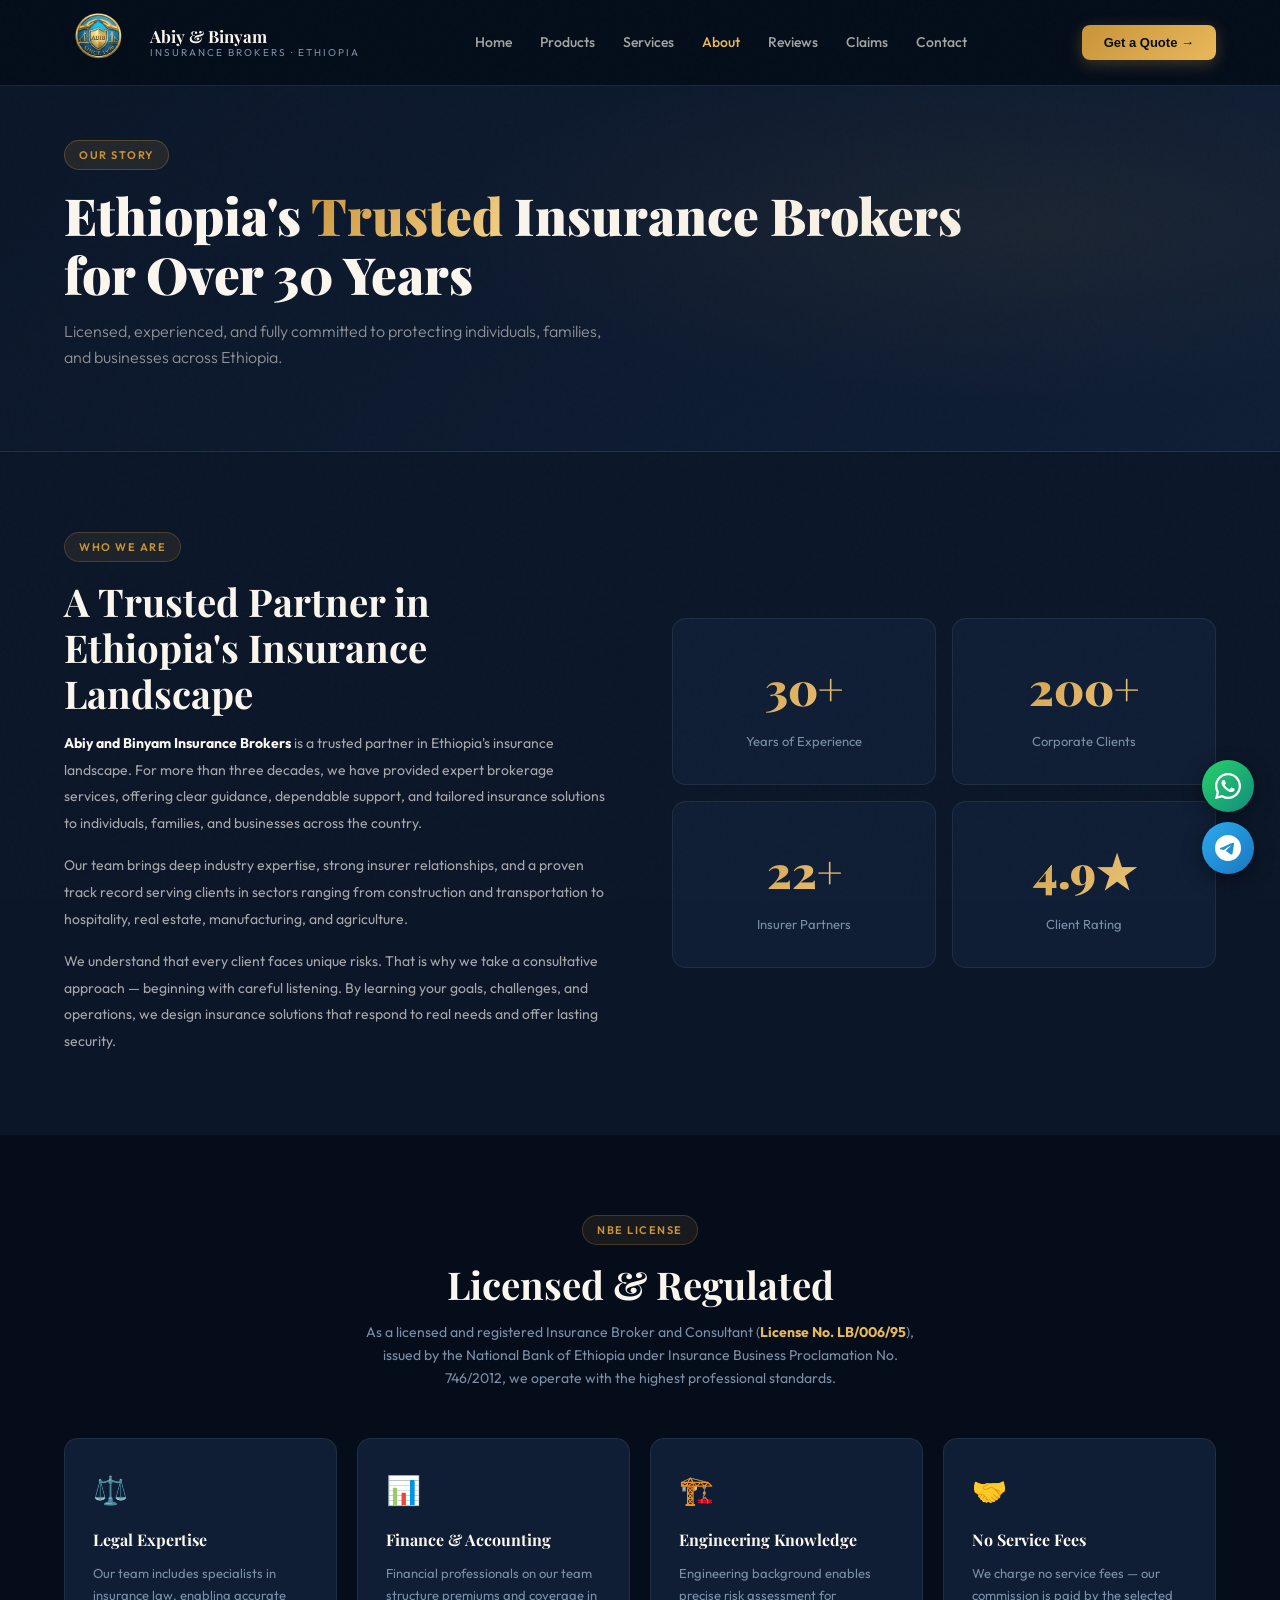
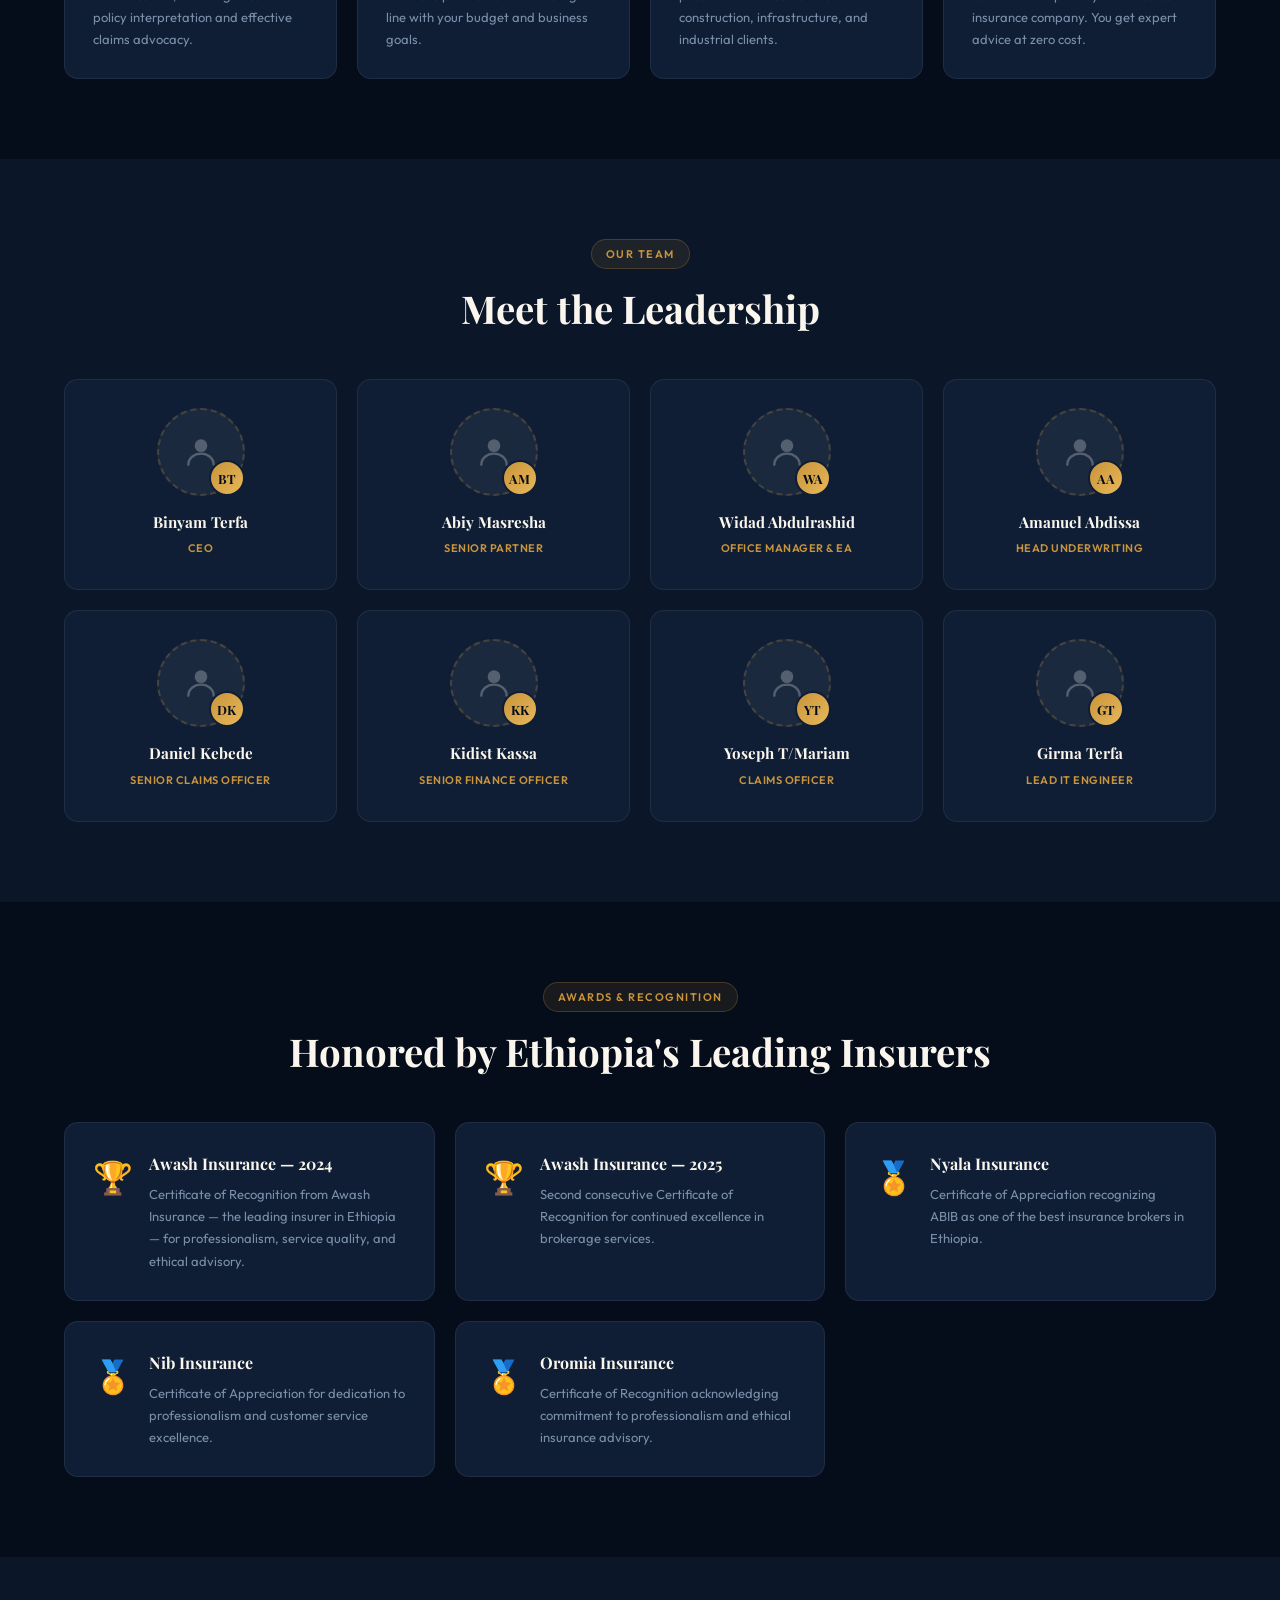
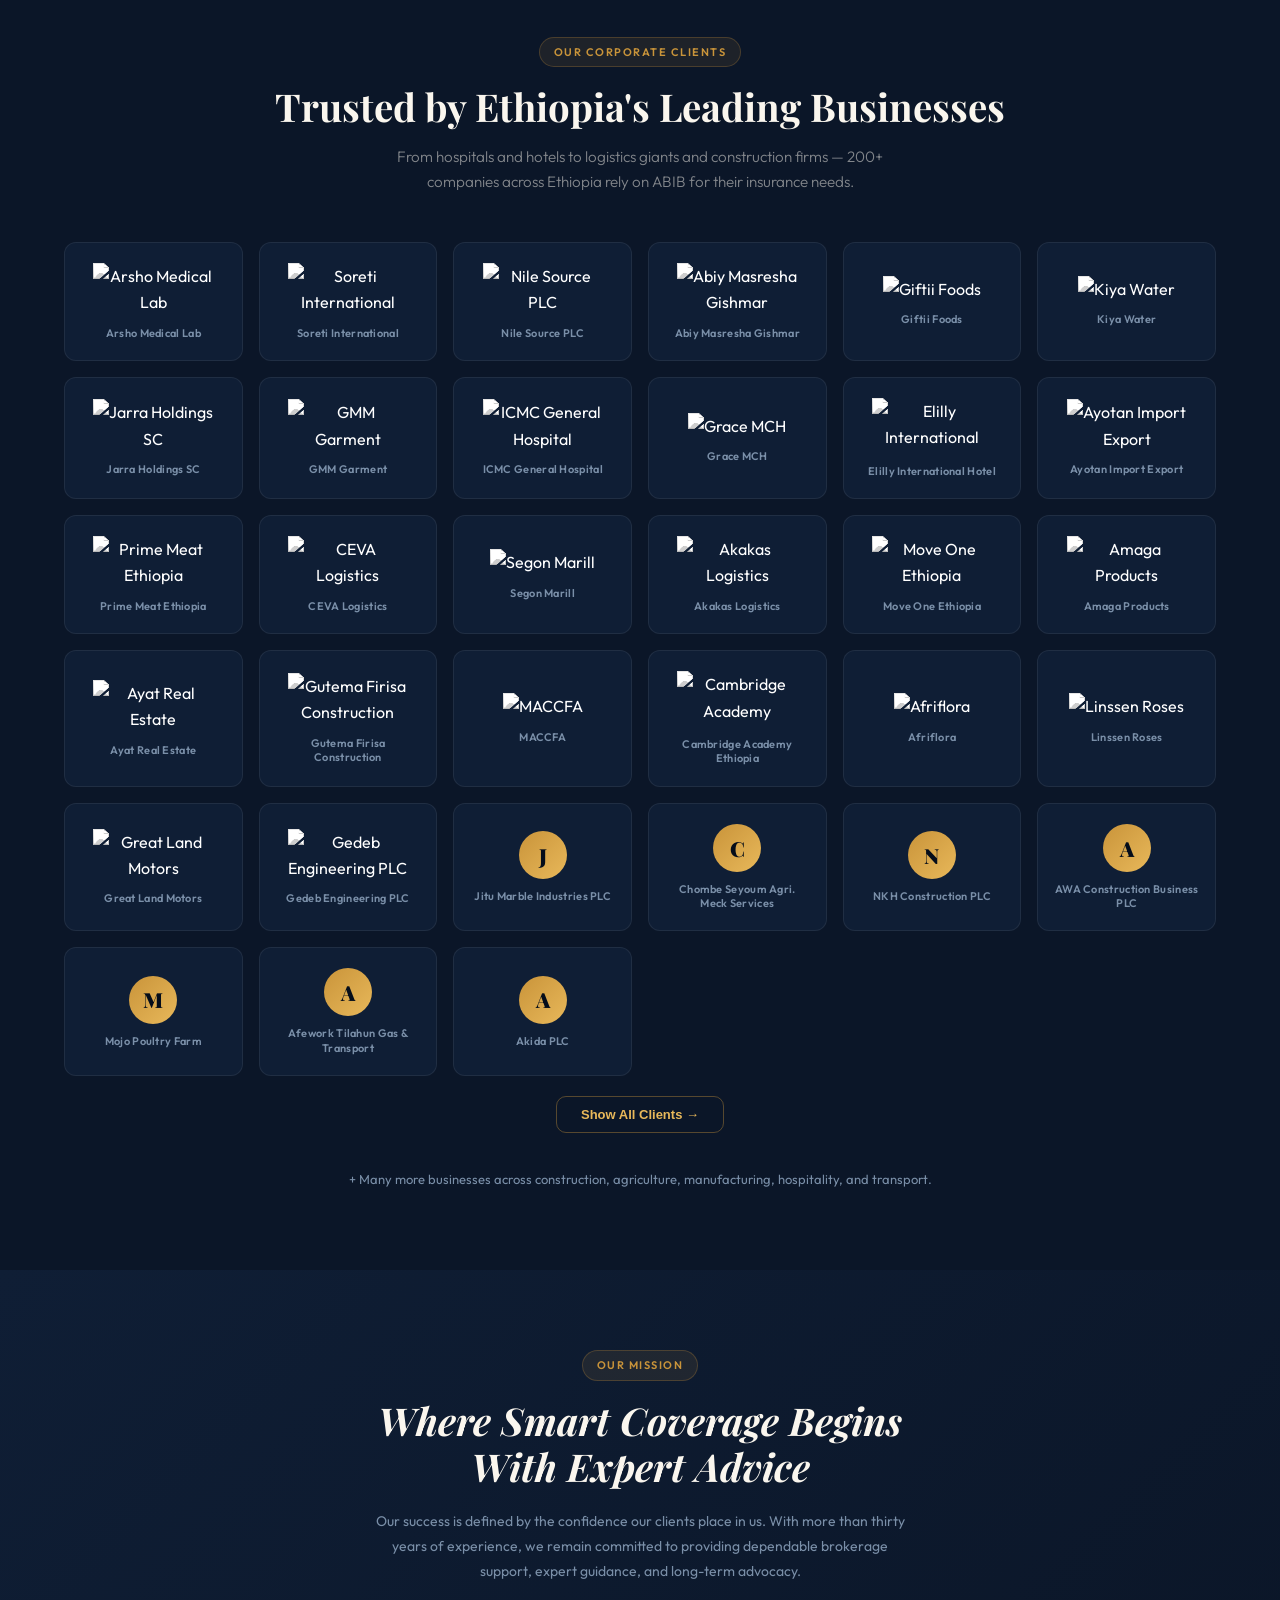
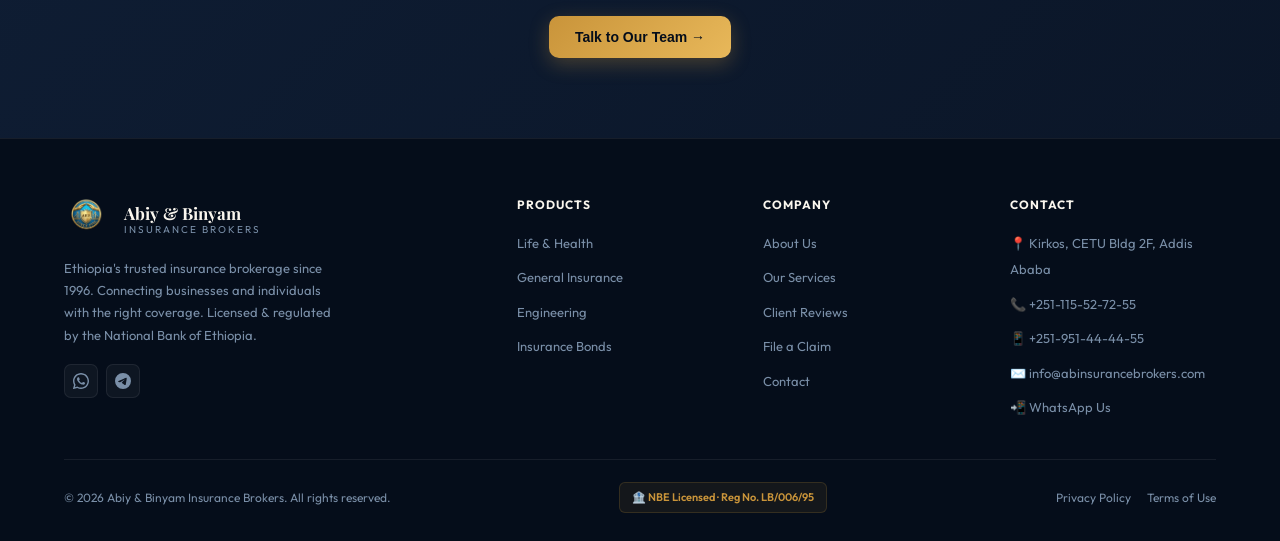
==== commit cb4e7372: "Add files via upload SEO configured" ====
--- a/about.html
+++ b/about.html
@@ -7,7 +7,7 @@
 <meta name="mobile-web-app-capable" content="yes"/>
 <meta name="apple-mobile-web-app-capable" content="yes"/>
 <meta name="apple-mobile-web-app-status-bar-style" content="black-translucent"/>
-<title>About Us — Abiy &amp; Binyam Insurance Brokers</title>
+<title>About Us | Abiy & Binyam Insurance Brokers Ethiopia</title>
 <link rel="preconnect" href="https://fonts.googleapis.com"/>
 <link rel="preconnect" href="https://fonts.gstatic.com" crossorigin/>
 <link href="https://fonts.googleapis.com/css2?family=Playfair+Display:wght@400;700;900&family=Outfit:wght@300;400;500;600;700&display=swap" rel="stylesheet" media="print" onload="this.media='all'"/>
@@ -131,6 +131,80 @@
   .burger    { display:flex !important; }
 }
 @media(max-width:600px){input,select,textarea{font-size:16px!important}}</style>
+  <!-- ── SEO Meta Tags ── -->
+  <meta name="description" content="Meet the team behind Ethiopia's most trusted insurance brokerage. 30+ years of experience, 200+ corporate clients, NBE Licensed since 1996. Kirkos Sub City, Addis Ababa."/>
+  <meta name="keywords" content="insurance broker Ethiopia, insurance Addis Ababa, NBE licensed broker, business insurance Ethiopia, motor insurance Ethiopia, ABIB insurance"/>
+  <meta name="author" content="Abiy & Binyam Insurance Brokers"/>
+  <meta name="robots" content="index, follow"/>
+  <link rel="canonical" href="https://abinsurancebrokers.com/about.html"/>
+
+  <!-- ── Open Graph (WhatsApp / social previews) ── -->
+  <meta property="og:type" content="website"/>
+  <meta property="og:site_name" content="Abiy & Binyam Insurance Brokers"/>
+  <meta property="og:title" content="About ABIB | Ethiopia's Trusted Insurance Brokers Since 1996"/>
+  <meta property="og:description" content="Meet the team behind Ethiopia's most trusted insurance brokerage. 30+ years of experience, 200+ corporate clients, NBE Licensed since 1996. Kirkos Sub City, Addis Ababa."/>
+  <meta property="og:url" content="https://abinsurancebrokers.com/about.html"/>
+  <meta property="og:image" content="https://abinsurancebrokers.com/logo.png"/>
+  <meta property="og:locale" content="en_ET"/>
+
+  <!-- ── Twitter Card ── -->
+  <meta name="twitter:card" content="summary"/>
+  <meta name="twitter:title" content="About ABIB | Ethiopia's Trusted Insurance Brokers Since 1996"/>
+  <meta name="twitter:description" content="Meet the team behind Ethiopia's most trusted insurance brokerage. 30+ years of experience, 200+ corporate clients, NBE Licensed since 1996. Kirkos Sub City, Addis Ababa."/>
+  <meta name="twitter:image" content="https://abinsurancebrokers.com/logo.png"/>
+
+  <!-- ── JSON-LD Structured Data ── -->
+  <script type="application/ld+json">
+  {
+    "@context": "https://schema.org",
+    "@type": "InsuranceAgency",
+    "name": "Abiy & Binyam Insurance Brokers",
+    "alternateName": "ABIB",
+    "description": "Ethiopia's trusted insurance brokerage since 1996. Licensed by the National Bank of Ethiopia. Connecting businesses and individuals with the right coverage from 22+ insurers at zero service fees.",
+    "url": "https://abinsurancebrokers.com",
+    "logo": "https://abinsurancebrokers.com/logo.png",
+    "image": "https://abinsurancebrokers.com/logo.png",
+    "telephone": ["+251115527255", "+251951444455"],
+    "email": "info@abinsurancebrokers.com",
+    "foundingDate": "1996",
+    "areaServed": "Ethiopia",
+    "address": {
+      "@type": "PostalAddress",
+      "streetAddress": "Kirkos Sub City, Woreda 09, CETU Building 2nd Floor",
+      "addressLocality": "Addis Ababa",
+      "addressCountry": "ET"
+    },
+    "geo": {
+      "@type": "GeoCoordinates",
+      "latitude": 9.0182,
+      "longitude": 38.7578
+    },
+    "openingHoursSpecification": {
+      "@type": "OpeningHoursSpecification",
+      "dayOfWeek": ["Monday","Tuesday","Wednesday","Thursday","Friday"],
+      "opens": "08:30",
+      "closes": "17:30"
+    },
+    "sameAs": [
+      "https://t.me/abinsurancebrokers",
+      "https://wa.me/251951444455"
+    ],
+    "hasOfferCatalog": {
+      "@type": "OfferCatalog",
+      "name": "Insurance Products",
+      "itemListElement": [
+        {"@type": "Offer", "itemOffered": {"@type": "Service", "name": "Motor Vehicle Insurance"}},
+        {"@type": "Offer", "itemOffered": {"@type": "Service", "name": "Business Insurance"}},
+        {"@type": "Offer", "itemOffered": {"@type": "Service", "name": "Property Insurance"}},
+        {"@type": "Offer", "itemOffered": {"@type": "Service", "name": "Life & Health Insurance"}},
+        {"@type": "Offer", "itemOffered": {"@type": "Service", "name": "Engineering Insurance"}},
+        {"@type": "Offer", "itemOffered": {"@type": "Service", "name": "Contractors All Risk Insurance"}},
+        {"@type": "Offer", "itemOffered": {"@type": "Service", "name": "Marine & Cargo Insurance"}},
+        {"@type": "Offer", "itemOffered": {"@type": "Service", "name": "Insurance Bonds"}}
+      ]
+    }
+  }
+  </script>
 </head>
 <body>
 <!-- NAV -->
@@ -521,8 +595,12 @@
       </div>
       <p>Ethiopia's trusted insurance brokerage since 1996. Connecting businesses and individuals with the right coverage. Licensed &amp; regulated by the National Bank of Ethiopia.</p>
       <div class="social-links">
-        <div class="social-btn">𝕏</div><div class="social-btn">in</div>
-        <div class="social-btn">f</div><div class="social-btn">📷</div>
+        <a href="https://wa.me/251951444455" target="_blank" class="social-btn social-wa" title="WhatsApp">
+          <svg xmlns="http://www.w3.org/2000/svg" viewBox="0 0 24 24" width="16" height="16" fill="currentColor"><path d="M17.472 14.382c-.297-.149-1.758-.867-2.03-.967-.273-.099-.471-.148-.67.15-.197.297-.767.966-.94 1.164-.173.199-.347.223-.644.075-.297-.15-1.255-.463-2.39-1.475-.883-.788-1.48-1.761-1.653-2.059-.173-.297-.018-.458.13-.606.134-.133.298-.347.446-.52.149-.174.198-.298.298-.497.099-.198.05-.371-.025-.52-.075-.149-.669-1.612-.916-2.207-.242-.579-.487-.5-.669-.51-.173-.008-.371-.01-.57-.01-.198 0-.52.074-.792.372-.272.297-1.04 1.016-1.04 2.479 0 1.462 1.065 2.875 1.213 3.074.149.198 2.096 3.2 5.077 4.487.709.306 1.262.489 1.694.625.712.227 1.36.195 1.871.118.571-.085 1.758-.719 2.006-1.413.248-.694.248-1.289.173-1.413-.074-.124-.272-.198-.57-.347z"/><path d="M12 0C5.373 0 0 5.373 0 12c0 2.124.554 4.118 1.528 5.845L.057 23.428a.5.5 0 0 0 .609.61l5.69-1.485A11.945 11.945 0 0 0 12 24c6.627 0 12-5.373 12-12S18.627 0 12 0zm0 21.882a9.87 9.87 0 0 1-5.031-1.378l-.36-.214-3.733.975.998-3.645-.235-.374A9.861 9.861 0 0 1 2.118 12C2.118 6.533 6.533 2.118 12 2.118c5.467 0 9.882 4.415 9.882 9.882 0 5.467-4.415 9.882-9.882 9.882z"/></svg>
+        </a>
+        <a href="https://t.me/abinsurancebrokers" target="_blank" class="social-btn social-tg" title="Telegram">
+          <svg xmlns="http://www.w3.org/2000/svg" viewBox="0 0 24 24" width="16" height="16" fill="currentColor"><path d="M11.944 0A12 12 0 0 0 0 12a12 12 0 0 0 12 12 12 12 0 0 0 12-12A12 12 0 0 0 12 0a12 12 0 0 0-.056 0zm4.962 7.224c.1-.002.321.023.465.14a.506.506 0 0 1 .171.325c.016.093.036.306.02.472-.18 1.898-.962 6.502-1.36 8.627-.168.9-.499 1.201-.82 1.23-.696.065-1.225-.46-1.9-.902-1.056-.693-1.653-1.124-2.678-1.8-1.185-.78-.417-1.21.258-1.91.177-.184 3.247-2.977 3.307-3.23.007-.032.014-.15-.056-.212s-.174-.041-.249-.024c-.106.024-1.793 1.14-5.061 3.345-.48.33-.913.49-1.302.48-.428-.008-1.252-.241-1.865-.44-.752-.245-1.349-.374-1.297-.789.027-.216.325-.437.893-.663 3.498-1.524 5.83-2.529 6.998-3.014 3.332-1.386 4.025-1.627 4.476-1.635z"/></svg>
+        </a>
       </div>
     </div>
     <div class="footer-col">
